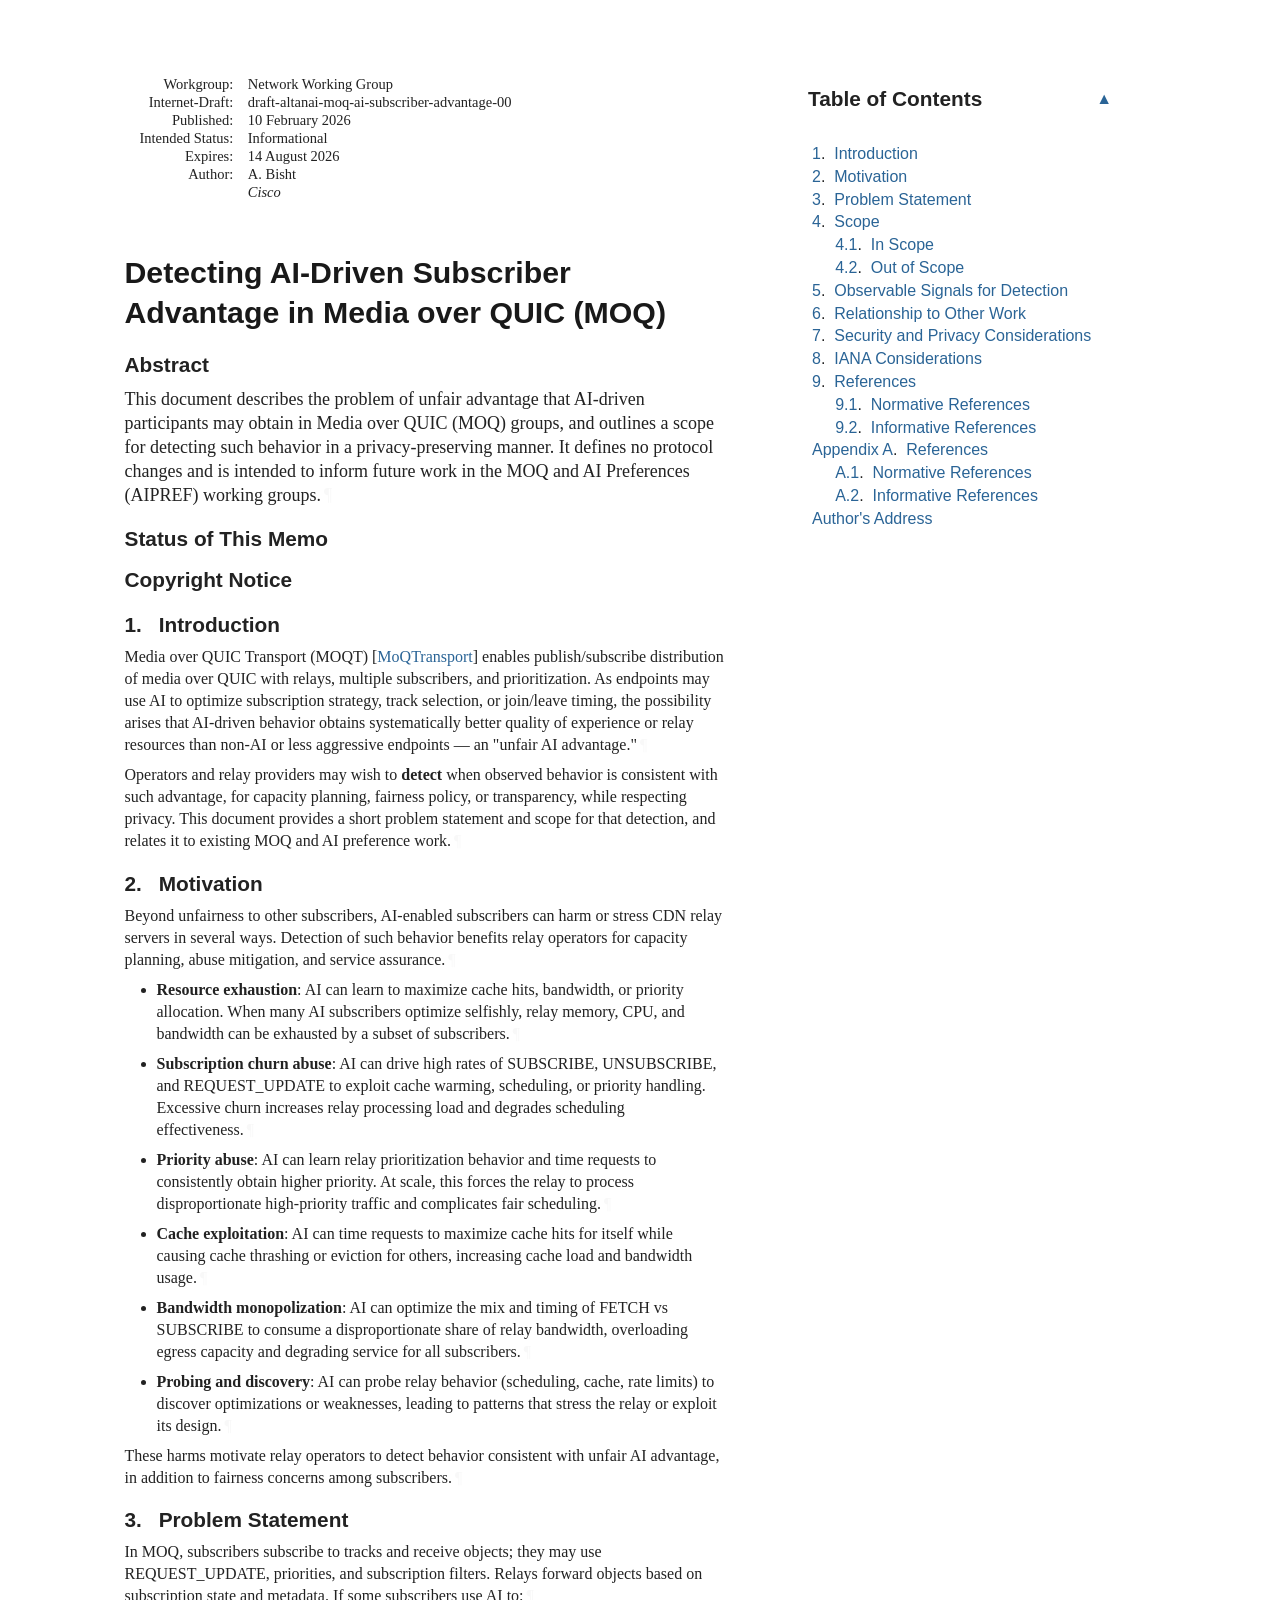
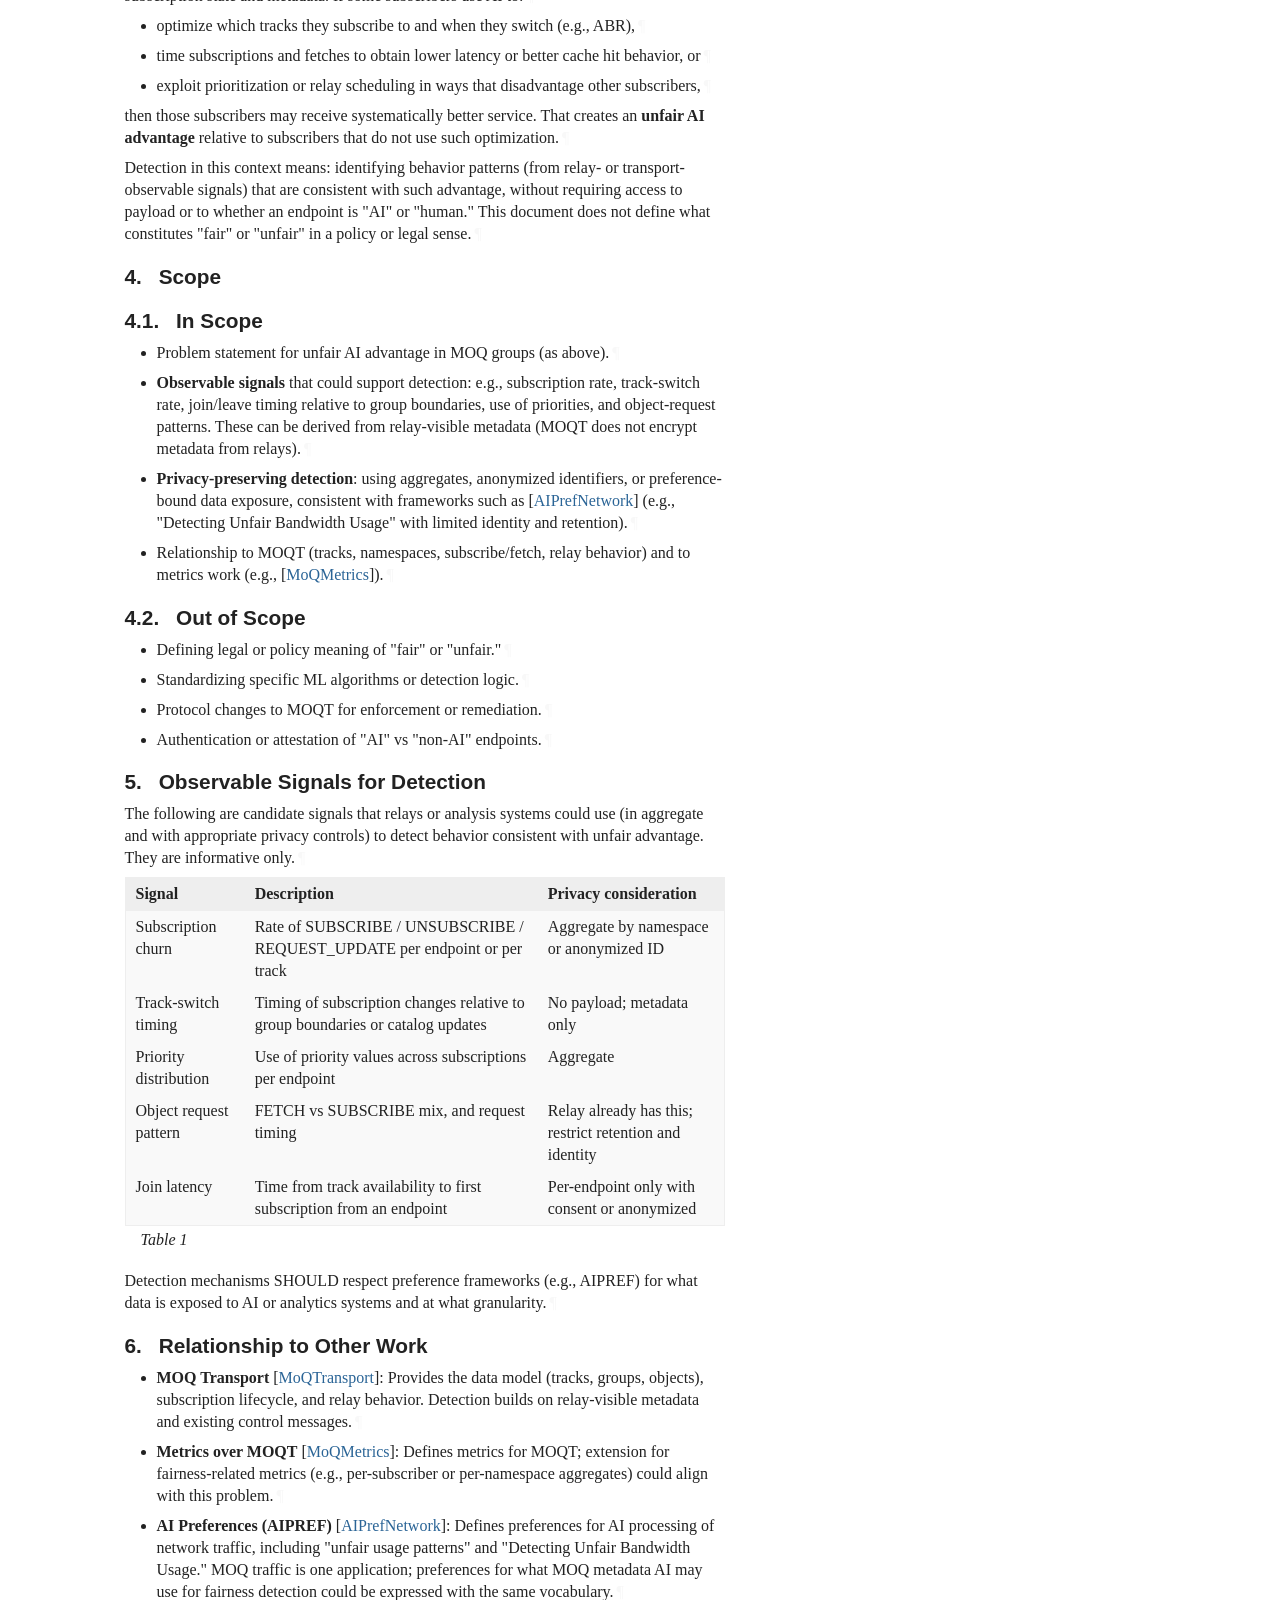
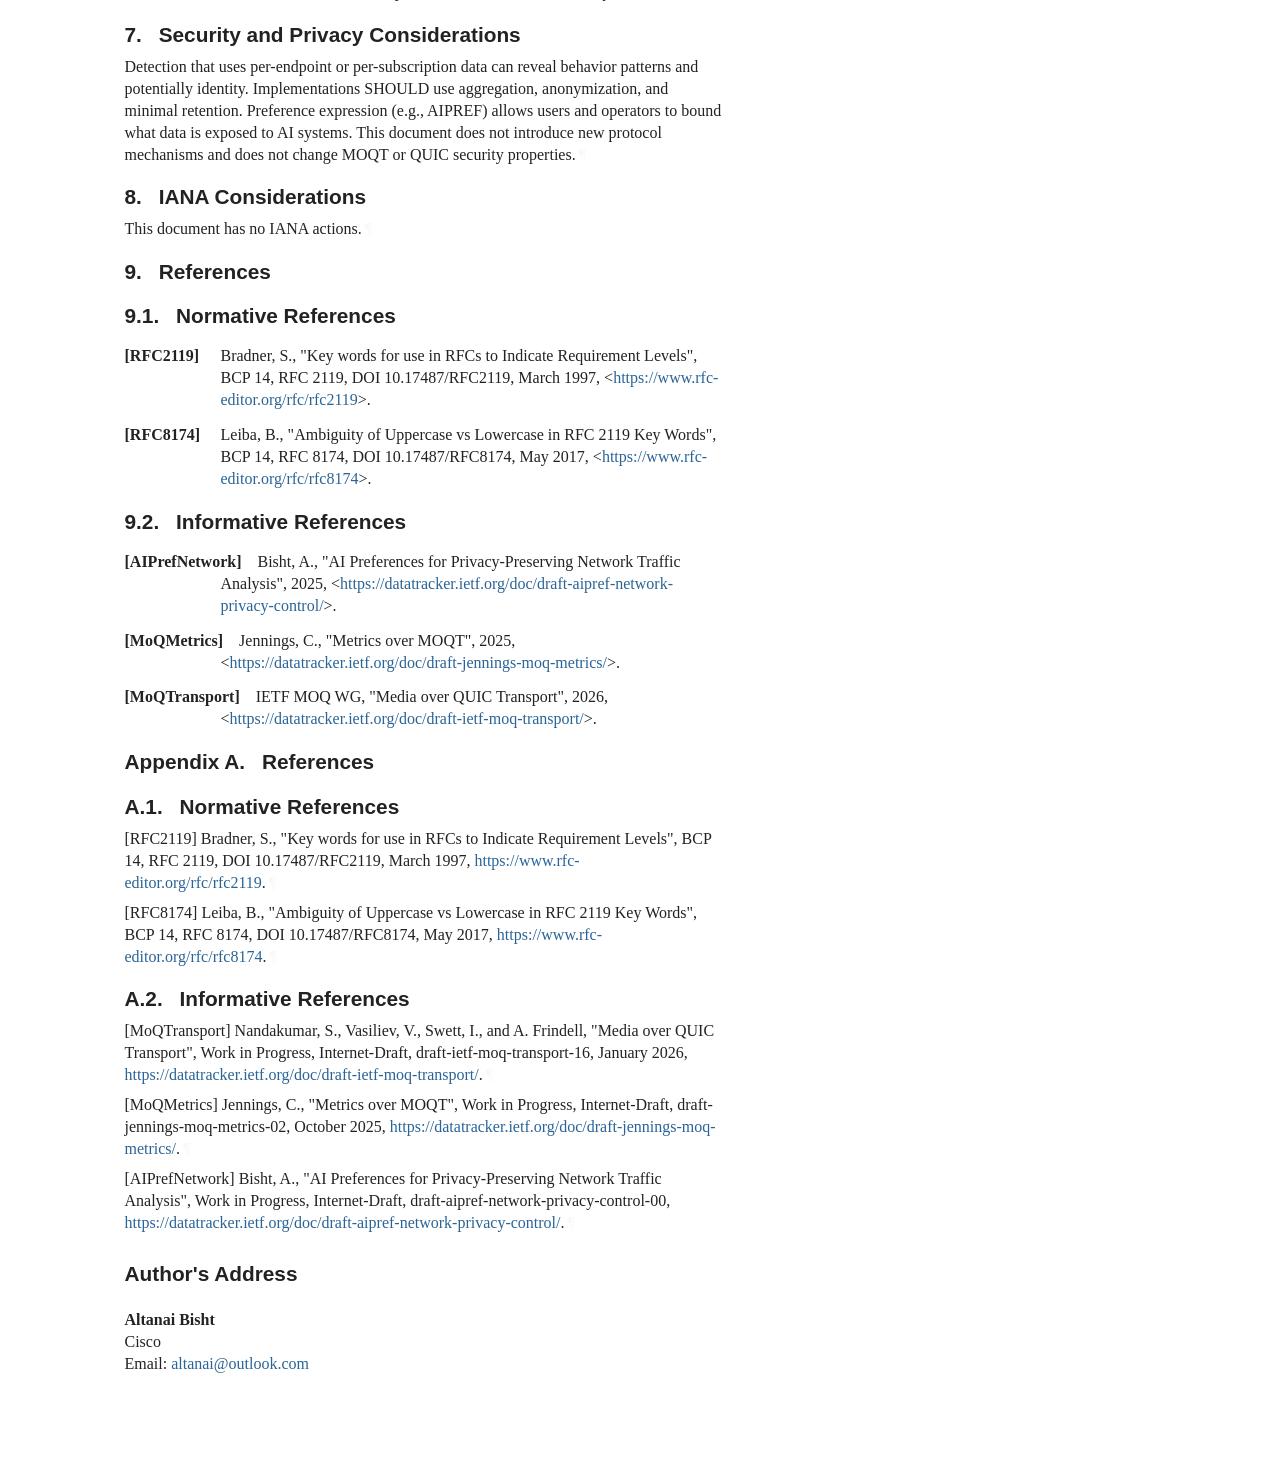
==== draft-altanai-moq-ai-subscriber-advantage.html @ 0e9ff520 "Script updating gh-pages from 00706e1. [ci skip]" ====
<!DOCTYPE html>
<html lang="en" class="Internet-Draft">
<head>
<meta charset="utf-8">
<meta content="Common,Latin" name="scripts">
<meta content="initial-scale=1.0" name="viewport">
<title>Detecting AI-Driven Subscriber Advantage in Media over QUIC (MOQ)</title>
<meta content="Altanai Bisht" name="author">
<meta content="
       This document describes the problem of unfair advantage that AI-driven participants may obtain in Media over QUIC (MOQ) groups, and outlines a scope for detecting such behavior in a privacy-preserving manner. It defines no protocol changes and is intended to inform future work in the MOQ and AI Preferences (AIPREF) working groups. 
    " name="description">
<meta content="xml2rfc 3.31.0" name="generator">
<meta content="MOQ" name="keyword">
<meta content="fairness" name="keyword">
<meta content="AI" name="keyword">
<meta content="media transport" name="keyword">
<meta content="draft-altanai-moq-ai-subscriber-advantage-00" name="ietf.draft">
<!-- Generator version information:
  xml2rfc 3.31.0
    Python 3.12.12
    ConfigArgParse 1.7
    google-i18n-address 3.1.1
    intervaltree 3.2.1
    Jinja2 3.1.6
    lxml 6.0.2
    platformdirs 4.5.1
    pycountry 24.6.1
    PyYAML 6.0.3
    requests 2.32.5
    wcwidth 0.3.0
-->
<link href="draft-altanai-moq-ai-subscriber-advantage.xml" rel="alternate" type="application/rfc+xml">
<link href="#copyright" rel="license">
<style type="text/css">@font-face {
  font-family: 'Lora';
  font-style: italic;
  font-weight: 400;
  font-display: swap;
  src: local('Lora Italic'), local('Lora-Italic'), url('https://martinthomson.github.io/rfc-css/fonts/lora-italic-cyrillic-ext.woff2') format('woff2');
  unicode-range: U+0460-052F, U+1C80-1C88, U+20B4, U+2DE0-2DFF, U+A640-A69F, U+FE2E-FE2F;
}
@font-face {
  font-family: 'Lora';
  font-style: italic;
  font-weight: 400;
  font-display: swap;
  src: local('Lora Italic'), local('Lora-Italic'), url('https://martinthomson.github.io/rfc-css/fonts/lora-italic-cyrillic-ext.woff2') format('woff2');
  unicode-range: U+0400-045F, U+0490-0491, U+04B0-04B1, U+2116;
}
@font-face {
  font-family: 'Lora';
  font-style: italic;
  font-weight: 400;
  font-display: swap;
  src: local('Lora Italic'), local('Lora-Italic'), url('https://martinthomson.github.io/rfc-css/fonts/lora-italic-vietnamese.woff2') format('woff2');
  unicode-range: U+0102-0103, U+0110-0111, U+1EA0-1EF9, U+20AB;
}
@font-face {
  font-family: 'Lora';
  font-style: italic;
  font-weight: 400;
  font-display: swap;
  src: local('Lora Italic'), local('Lora-Italic'), url('https://martinthomson.github.io/rfc-css/fonts/lora-italic-latin-ext.woff2') format('woff2');
  unicode-range: U+0100-024F, U+0259, U+1E00-1EFF, U+2020, U+20A0-20AB, U+20AD-20CF, U+2113, U+2C60-2C7F, U+A720-A7FF;
}

@font-face {
  font-family: 'Lora';
  font-style: italic;
  font-weight: 400;
  font-display: swap;
  src: local('Lora Italic'), local('Lora-Italic'), url('https://martinthomson.github.io/rfc-css/fonts/lora-italic-latin.woff2') format('woff2');
  unicode-range: U+0000-00FF, U+0131, U+0152-0153, U+02BB-02BC, U+02C6, U+02DA, U+02DC, U+2000-206F, U+2074, U+20AC, U+2122, U+2191, U+2193, U+2212, U+2215, U+FEFF, U+FFFD;
}
@font-face {
  font-family: 'Lora';
  font-style: normal;
  font-weight: 400;
  font-display: swap;
  src: local('Lora Regular'), local('Lora-Regular'), url('https://martinthomson.github.io/rfc-css/fonts/lora-regular-cyrillic-ext.woff2') format('woff2');
  unicode-range: U+0460-052F, U+1C80-1C88, U+20B4, U+2DE0-2DFF, U+A640-A69F, U+FE2E-FE2F;
}
@font-face {
  font-family: 'Lora';
  font-style: normal;
  font-weight: 400;
  font-display: swap;
  src: local('Lora Regular'), local('Lora-Regular'), url('https://martinthomson.github.io/rfc-css/fonts/lora-regular-cyrillic.woff2') format('woff2');
  unicode-range: U+0400-045F, U+0490-0491, U+04B0-04B1, U+2116;
}
@font-face {
  font-family: 'Lora';
  font-style: normal;
  font-weight: 400;
  font-display: swap;
  src: local('Lora Regular'), local('Lora-Regular'), url('https://martinthomson.github.io/rfc-css/fonts/lora-regular-vietnamese.woff2') format('woff2');
  unicode-range: U+0102-0103, U+0110-0111, U+1EA0-1EF9, U+20AB;
}
@font-face {
  font-family: 'Lora';
  font-style: normal;
  font-weight: 400;
  font-display: swap;
  src: local('Lora Regular'), local('Lora-Regular'), url('https://martinthomson.github.io/rfc-css/fonts/lora-regular-latin-ext.woff2') format('woff2');
  unicode-range: U+0100-024F, U+0259, U+1E00-1EFF, U+2020, U+20A0-20AB, U+20AD-20CF, U+2113, U+2C60-2C7F, U+A720-A7FF;
}
@font-face {
  font-family: 'Lora';
  font-style: normal;
  font-weight: 400;
  font-display: swap;
  src: local('Lora Regular'), local('Lora-Regular'), url('https://martinthomson.github.io/rfc-css/fonts/lora-regular-latin.woff2') format('woff2');
  unicode-range: U+0000-00FF, U+0131, U+0152-0153, U+02BB-02BC, U+02C6, U+02DA, U+02DC, U+2000-206F, U+2074, U+20AC, U+2122, U+2191, U+2193, U+2212, U+2215, U+FEFF, U+FFFD;
}

@font-face {
  font-family: 'Lora';
  font-style: normal;
  font-weight: 700;
  font-display: swap;
  src: local('Lora Bold'), local('Lora-Bold'), url('https://martinthomson.github.io/rfc-css/fonts/lora-bold-cyrillic-ext.woff2') format('woff2');
  unicode-range: U+0460-052F, U+1C80-1C88, U+20B4, U+2DE0-2DFF, U+A640-A69F, U+FE2E-FE2F;
}
@font-face {
  font-family: 'Lora';
  font-style: normal;
  font-weight: 700;
  font-display: swap;
  src: local('Lora Bold'), local('Lora-Bold'), url('https://martinthomson.github.io/rfc-css/fonts/lora-bold-cyrillic.woff2') format('woff2');
  unicode-range: U+0400-045F, U+0490-0491, U+04B0-04B1, U+2116;
}
@font-face {
  font-family: 'Lora';
  font-style: normal;
  font-weight: 700;
  font-display: swap;
  src: local('Lora Bold'), local('Lora-Bold'), url('https://martinthomson.github.io/rfc-css/fonts/lora-bold-vietnamese.woff2') format('woff2');
  unicode-range: U+0102-0103, U+0110-0111, U+1EA0-1EF9, U+20AB;
}
@font-face {
  font-family: 'Lora';
  font-style: normal;
  font-weight: 700;
  font-display: swap;
  src: local('Lora Bold'), local('Lora-Bold'), url('https://martinthomson.github.io/rfc-css/fonts/lora-bold-latin-ext.woff2') format('woff2');
  unicode-range: U+0100-024F, U+0259, U+1E00-1EFF, U+2020, U+20A0-20AB, U+20AD-20CF, U+2113, U+2C60-2C7F, U+A720-A7FF;
}
@font-face {
  font-family: 'Lora';
  font-style: normal;
  font-weight: 700;
  font-display: swap;
  src: local('Lora Bold'), local('Lora-Bold'), url('https://martinthomson.github.io/rfc-css/fonts/lora-bold-latin.woff2') format('woff2');
  unicode-range: U+0000-00FF, U+0131, U+0152-0153, U+02BB-02BC, U+02C6, U+02DA, U+02DC, U+2000-206F, U+2074, U+20AC, U+2122, U+2191, U+2193, U+2212, U+2215, U+FEFF, U+FFFD;
}
@font-face {
  font-family: 'Lora';
  font-style: normal;
  font-weight: 600;
  font-display: swap;
  src: local('Lora SemiBold'), local('Lora-SemiBold'), url('https://martinthomson.github.io/rfc-css/fonts/lora-semibold-latin.woff2') format('woff2');
  unicode-range: U+0000-00FF, U+0131, U+0152-0153, U+02BB-02BC, U+02C6, U+02DA, U+02DC, U+2000-206F, U+2074, U+20AC, U+2122, U+2191, U+2193, U+2212, U+2215, U+FEFF, U+FFFD;
}

@font-face {
  font-family: 'Oxygen Mono';
  font-style: normal;
  font-weight: 400;
  font-display: swap;
  src: local('Oxygen Mono'), local('OxygenMono-Regular'), url('https://martinthomson.github.io/rfc-css/fonts/oxygenmono-regular-latin-ext.woff2') format('woff2');
  unicode-range: U+0100-02BA, U+02BD-02C5, U+02C7-02CC, U+02CE-02D7, U+02DD-02FF, U+0304, U+0308, U+0329, U+1D00-1DBF, U+1E00-1E9F, U+1EF2-1EFF, U+2020, U+20A0-20AB, U+20AD-20C0, U+2113, U+2C60-2C7F, U+A720-A7FF;
}
@font-face {
  font-family: 'Oxygen Mono';
  font-style: normal;
  font-weight: 400;
  font-display: swap;
  src: local('Oxygen Mono'), local('OxygenMono-Regular'), url('https://martinthomson.github.io/rfc-css/fonts/oxygenmono-regular-latin.woff2') format('woff2');
  unicode-range: U+0000-00FF, U+0131, U+0152-0153, U+02BB-02BC, U+02C6, U+02DA, U+02DC, U+0304, U+0308, U+0329, U+2000-206F, U+20AC, U+2122, U+2191, U+2193, U+2212, U+2215, U+FEFF, U+FFFD;
}
}

@font-face {
  font-family: 'Sofia Sans Semi Condensed';
  font-style: italic;
  font-weight: 1 1000;
  src: url('https://martinthomson.github.io/rfc-css/fonts/sofiasanssemicondensed-italic-cyrillic-ext.woff2') format('woff2');
  unicode-range: U+0460-052F, U+1C80-1C8A, U+20B4, U+2DE0-2DFF, U+A640-A69F, U+FE2E-FE2F;
}
@font-face {
  font-family: 'Sofia Sans Semi Condensed';
  font-style: italic;
  font-weight: 1 1000;
  src: url('https://martinthomson.github.io/rfc-css/fonts/sofiasanssemicondensed-italic-cyrillic.woff2') format('woff2');
  unicode-range: U+0301, U+0400-045F, U+0490-0491, U+04B0-04B1, U+2116;
}
@font-face {
  font-family: 'Sofia Sans Semi Condensed';
  font-style: italic;
  font-weight: 1 1000;
  src: url('https://martinthomson.github.io/rfc-css/fonts/sofiasanssemicondensed-italic-greek.woff2') format('woff2');
  unicode-range: U+0370-0377, U+037A-037F, U+0384-038A, U+038C, U+038E-03A1, U+03A3-03FF;
}
@font-face {
  font-family: 'Sofia Sans Semi Condensed';
  font-style: italic;
  font-weight: 1 1000;
  src: url('https://martinthomson.github.io/rfc-css/fonts/sofiasanssemicondensed-italic-latin-ext.woff2') format('woff2');
  unicode-range: U+0100-02BA, U+02BD-02C5, U+02C7-02CC, U+02CE-02D7, U+02DD-02FF, U+0304, U+0308, U+0329, U+1D00-1DBF, U+1E00-1E9F, U+1EF2-1EFF, U+2020, U+20A0-20AB, U+20AD-20C0, U+2113, U+2C60-2C7F, U+A720-A7FF;
}
@font-face {
  font-family: 'Sofia Sans Semi Condensed';
  font-style: italic;
  font-weight: 1 1000;
  src: url('https://martinthomson.github.io/rfc-css/fonts/sofiasanssemicondensed-italic-latin.woff2') format('woff2');
  unicode-range: U+0000-00FF, U+0131, U+0152-0153, U+02BB-02BC, U+02C6, U+02DA, U+02DC, U+0304, U+0308, U+0329, U+2000-206F, U+20AC, U+2122, U+2191, U+2193, U+2212, U+2215, U+FEFF, U+FFFD;
}
@font-face {
  font-family: 'Sofia Sans Semi Condensed';
  font-style: normal;
  font-weight: 1 1000;
  src: url('https://martinthomson.github.io/rfc-css/fonts/sofiasanssemicondensed-regular-cyrillic-ext.woff2') format('woff2');
  unicode-range: U+0460-052F, U+1C80-1C8A, U+20B4, U+2DE0-2DFF, U+A640-A69F, U+FE2E-FE2F;
}
@font-face {
  font-family: 'Sofia Sans Semi Condensed';
  font-style: normal;
  font-weight: 1 1000;
  src: url('https://martinthomson.github.io/rfc-css/fonts/sofiasanssemicondensed-regular-cyrillic.woff2') format('woff2');
  unicode-range: U+0301, U+0400-045F, U+0490-0491, U+04B0-04B1, U+2116;
}
@font-face {
  font-family: 'Sofia Sans Semi Condensed';
  font-style: normal;
  font-weight: 1 1000;
  src: url('https://martinthomson.github.io/rfc-css/fonts/sofiasanssemicondensed-regular-greek.woff2') format('woff2');
  unicode-range: U+0370-0377, U+037A-037F, U+0384-038A, U+038C, U+038E-03A1, U+03A3-03FF;
}
@font-face {
  font-family: 'Sofia Sans Semi Condensed';
  font-style: normal;
  font-weight: 1 1000;
  src: url('https://martinthomson.github.io/rfc-css/fonts/sofiasanssemicondensed-regular-latin-ext.woff2') format('woff2');
  unicode-range: U+0100-02BA, U+02BD-02C5, U+02C7-02CC, U+02CE-02D7, U+02DD-02FF, U+0304, U+0308, U+0329, U+1D00-1DBF, U+1E00-1E9F, U+1EF2-1EFF, U+2020, U+20A0-20AB, U+20AD-20C0, U+2113, U+2C60-2C7F, U+A720-A7FF;
}
@font-face {
  font-family: 'Sofia Sans Semi Condensed';
  font-style: normal;
  font-weight: 1 1000;
  src: url('https://martinthomson.github.io/rfc-css/fonts/sofiasanssemicondensed-regular-latin.woff2') format('woff2');
  unicode-range: U+0000-00FF, U+0131, U+0152-0153, U+02BB-02BC, U+02C6, U+02DA, U+02DC, U+0304, U+0308, U+0329, U+2000-206F, U+20AC, U+2122, U+2191, U+2193, U+2212, U+2215, U+FEFF, U+FFFD;
}

:root {
  color-scheme: light dark;
  --background-color: #fff;
  --text-color: #222;
  --title-color: #191919;
  --link-color: #2a6496;
  --highlight-color: #f9f9f9;
  --line-color: #eee;
  --pilcrow-weak: #ddd;
  --pilcrow-strong: #bbb;
  --small-font-size: 14.5px;
  --font-mono: 'Oxygen Mono', monospace;
  --font-title: "Sofia Sans Semi Condensed", sans-serif;
  scrollbar-color: #bbb #eee;
}
body {
  max-width: 600px;
  margin: 75px auto;
  padding: 0 5px;
  color: var(--text-color);
  background-color: var(--background-color);
  font: 16px/22px "Lora", serif;
  scroll-behavior: smooth;
}

.ears {
  display: none;
}

/* headings */
section {
  clear: both;
}
.section-number {
  padding-right: 0.5em;
}
h1, h2, h3, h4, h5, h6 {
  font-family: var(--font-title);
  font-weight: 680;
  margin: 0.8em 0 0.3em;
  font-size-adjust: 0.5;
  color: var(--title-color);
}
h1#title {
  font-size: 32px;
  line-height: 40px;
  clear: both;
}
h1#title, h1#rfcnum {
  margin: 1.5em 0 0.2em;
}
h1#rfcnum + h1#title {
  margin: 0.2em 0;
}

h1, h2, h3 {
  font-size: 22px;
  line-height: 27px;
}
h4, h5, h6 {
  font-size: 20px;
  line-height: 24px;
}

/* general structure */
.author {
  padding-bottom: 0.3em;
  vertical-align: top;
}
#abstract+p {
  font-size: 18px;
  line-height: 24px;
}
#abstract+p code, #abstract+p samp, #abstract+p tt {
  font-size: 16px;
  line-height: 0;
}

p {
  padding: 0;
  margin: 0.5em 0;
  text-align: left;
}
div {
  margin: 0;
}
.alignRight.art-text {
  background-color: var(--highlight-color);
  border: 1px solid var(--line-color);
  border-radius: 3px;
  padding: 0.5em 1em 0;
  margin-bottom: 0.5em;
}
.alignRight.art-text pre {
  padding: 0;
  width: auto;
}
.alignRight {
  margin: 1em 0;
}
.alignRight > *:first-child {
  border: none;
  margin: 0;
  float: right;
  clear: both;
}
.alignRight > *:nth-child(2) {
  clear: both;
  display: block;
  border: none;
}
svg {
  display: block;
}
/* font-family isn't space-separated, but =~ will have to do */
svg[font-family~="monospace" i], svg [font-family~="monospace" i] {
  font-family: var(--font-mono);
}
.alignCenter.art-text {
  background-color: var(--highlight-color);
  border: 1px solid var(--line-color);
  border-radius: 3px;
  padding: 0.5em 1em 0;
  margin-bottom: 0.5em;
}
.alignCenter.art-text pre {
  padding: 0;
  width: auto;
}
.alignCenter {
  margin: 1em 0;
}
.alignCenter > *:first-child {
  border: none;
  /* this isn't optimal, but it's an existence proof.  PrinceXML doesn't
     support flexbox yet.
  */
  display: table;
  margin: 0 auto;
}

/* lists */
ol, ul {
  padding: 0;
  margin: 0 0 0.5em 2em;
  & :is(ol, ul) {
    margin-left: 1em;
  }
}
li {
  margin: 0 0 0.25em 0;
}
ul.empty, .ulEmpty {
  list-style-type: none;
  & li {
    margin-top: 0.5em;
  }
}
:is(ul, ol).compact, .ulCompact, .olCompact {
  margin: 0 0 0 2em;
  & li {
    margin: 0;
    & :first-child { margin-top: 0; }
    & :last-child { margin-bottom: 0; }
  }
}

/* definition lists */
dl {
  clear: left;
  --indent: 3ch;
  /* --indent: attr(indent ch); not supported in any browser, but we can dream */
  &.olPercent {
    --indent: 5ch;
    & > dt {
      min-width: calc(var(--indent) - 2ch);
    }
  }
  &.olPercent > dt {
    float: none;
  }

  dl > dd > & {
    margin-top: 0.5em;
    margin-bottom: 0;
  }
}
dl:not(.dlNewline) > dt {
  float: left;
  margin-right: 2ch;
  min-width: 8ch;
}
dl > dd {
  margin-bottom: .8em;
  margin-left: var(--indent) !important; /* stupid element overrides */
  min-height: 2ex;
}
:is(dl.compact, .dlCompact) > dd {
  margin-bottom: 0;
  & > :is(:first-child, .break:first-child + *) {
    margin-top: 0;
  }
  & > :is(:last-child) {
    margin-bottom: 0;
  }
}
:is(dd, span).break {
  display: none;
}

/* links */
a, a[href].selfRef:hover {
  text-decoration: none;
}
a[href] {
  color: var(--link-color);
}
a[href].selfRef, .iref + a[href].internal {
  color: var(--text-color);
}
a[href]:hover {
  text-decoration: underline;
}
a[href].selfRef:hover {
  background-color: var(--highlight-color);
}
a.xref:is(.cite, .auto), :is(#status-of-memo, #copyright) a {
  white-space: nowrap;
}

/* Figures */
tt, code, pre {
  background-color: var(--highlight-color);
  font: 14px/22px var(--font-mono);
}
tt, code {
  /* changing the font for inline elements leads to different ascender
     and descender heights; as we want to retain baseline alignment,
     remove leading to avoid altering the final height of lines
     note: this fails if these blocks take an entire line,
     a different solution would be great */
  line-height: 0;
}
:is(h1, h2, h3, h4, h5, h6) :is(tt, code) {
  font-size: 84%;
}
pre {
  border: 1px solid var(--line-color);
  font-size: 13.5px;
  line-height: 16px;
  letter-spacing: -0.2px;
  margin: 5px;
  padding: 5px;
}
img {
  max-width: 100%;
}
figure {
  margin: 0.5em 0;
  padding: 0;
}
figure blockquote {
  margin: 0.8em 0.4em 0.4em;
}
figcaption, caption {
  font-style: italic;
  margin: 0.5em 1.5em;
  text-align: left;
  caption-side: bottom;
}
@media screen {
  /* Auto-collapse boilerplate. */
  :is(#status-of-memo, #copyright) p {
    margin: -2px 0;
    max-height: 0;
    transition: max-height 2s ease, margin 0.5s ease 0.5s;
    overflow: hidden;
  }
  :is(#status-of-memo, #copyright):hover p,
  :is(#status-of-memo, #copyright) h2:target ~ p {
    margin: 0.5em 0;
    max-height: 500px;
    overflow: auto;
  }
  pre, svg {
    display: inline-block;
    /* In the horizontal direction, sometimes people make over-sized figures.
       Scrollbars for those is therefore necessary: auto adds them as necessary..
       In the vertical direction, the line-height can combine with the font
       asender/descender height to produce scrollbars: hidden avoids that. */
    overflow: auto hidden;
  }
  pre {
    max-width: 100%;
    width: calc(100% - 22px - 1em);
  }
  svg {
    max-width: calc(100% - 22px - 1em);
  }
  figure pre {
    display: block;
    width: calc(100% - 25px);
  }
  :is(pre, svg) + .pilcrow {
    display: inline-block;
    vertical-align: text-bottom;
    padding-bottom: 8px;
  }
}

/* aside, blockquote */
aside, blockquote {
  margin-left: 0;
  padding: 0 2em;
  font-style: italic;
}
blockquote {
  margin: 1em 0;
  border-left: 2px var(--pilcrow-strong) solid;
}
cite {
  display: block;
  text-align: right;
  font-style: italic;
}

/* tables */
table {
  width: auto;
  max-width: 100%;
  margin: 0 0 1em;
  border-collapse: collapse;
}
table.right {
  margin-left: auto;
}
table.center {
  margin-left: auto;
  margin-right: auto;
}
table.left {
  margin-right: auto;
}
table .text-left {
  text-align: left;
}
table .text-center {
  text-align: center;
}
table .text-right {
  text-align: right;
}

thead, tbody {
  border: 1px solid var(--line-color);
}
th, td {
  text-align: left;
  vertical-align: top;
  padding: 5px 10px;
}
th {
  background-color: var(--line-color);
}
:is(tr:nth-child(2n), thead+tbody > tr:nth-child(2n+1)) > td {
  background-color: var(--background-color);
}
:is(tr:nth-child(2n+1), thead+tbody > tr:nth-child(2n)) > td {
  background-color: var(--highlight-color);
}
table caption {
  margin: 0;
  padding: 3px 0 3px 1em;
}
table p {
  margin: 0;
}

/* pilcrow */
a.pilcrow {
  margin-left: 3px;
  opacity: 0.2;
  user-select: none;
  &[href] {
    color: var(--pilcrow-weak);
    &:hover { text-decoration: none; }
  }
}
@media not print {
  :hover > a.pilcrow, a.pilcrow:focus {
    opacity: 1;
  }
  a.pilcrow[href]:hover {
    color: var(--pilcrow-strong);
    background-color: transparent;
  }
}
@media print {
  a.pilcrow {
    display: none;
  }
}

/* misc */
hr {
  border: 0;
  border-top: 1px solid var(--line-color);
}
.bcp14 {
  font-variant: small-caps;
  font-weight: 600;
  font-size: var(--small-font-size);
}
.role {
  font-variant: all-small-caps;
}
sub, sup {
  line-height: 1;
  font-size: 80%;
}

/* info block */
#identifiers {
  margin: 0;
  font-size: var(--small-font-size);
  line-height: 18px;
  --identifier-width: 15ch;
  & dt {
    width: var(--identifier-width);
    min-width: var(--identifier-width);
    clear: left;
    float: left;
    text-align: right;
    margin-right: 1ch;
  }
  & dd {
    margin: 0;
    margin-left: calc(1em + var(--identifier-width)) !important;
    min-width: 5em;
  }
  & .authors {
    & .author {
      display: inline-block;
      margin-right: 1.5em;
    }
    & .org {
      font-style: italic;
    }
  }
}

/* The prepared/rendered info at the very bottom of the page */
.docInfo {
  color: #999;
  font-size: 0.9em;
  font-style: italic;
  margin-top: 2em;
}
.docInfo .prepared {
  float: right;
}

/* table of contents */
#toc {
  padding: 0.75em 0 2em 0;
  margin-bottom: 1em;

  & nav {
    & ul {
      margin: 0 0.5em 0 0;
      padding: 0;
      list-style: none;
    }
    & li {
      line-height: 1.3em;
      margin: 2px 0;
      padding-left: 1.2em;
      text-indent: -1.2em;
    }
  }
  & a.xref {
    white-space: normal;
  }
}

.references {
  & > dt {
    text-align: right;
    font-weight: bold;
    min-width: 10ch;
    margin-right: 1.5ch;
    &:target::before {
      content: "⇒";
      margin: 0 10px 0 -25px;
    }
  }
  & > dd {
    margin-left: 12ch !important;
    overflow: visible;
    & .refInstance {
      margin-bottom: 0.8em;
    }
    & .ascii {
      margin-bottom: 0.25em;
    }
  }
}

#rfc\.index\.index + ul {
  margin-left: 0;
}

/* authors */
address.vcard {
  font-style: normal;
  max-width: 20em;
  margin: 1em auto 1em 0;

  & .nameRole {
    font-weight: 700;
    margin-left: 0;
  }
  & .label {
    margin: 0.5em 0;
  }
  & .type {
    display: none;
  }
  & .alternative-contact {
    margin: 0.5em 0 0.25em 0;
  }
  & .non-ascii {
    margin: 0 0 0 2em;
  }
  & div.left {
    text-align: left;
  }
  & div.right {
    text-align: right;
  }
}

hr.addr {
  border-top: 1px dashed;
  margin: 0;
  color: #ddd;
  max-width: calc(100% - 16px);
}
@media (min-width: 500px) {
  #authors-addresses > section {
    column-count: 2;
    column-gap: 20px;
  }
  #authors-addresses > section > h2 {
    column-span: all;
  }
  /* hack for break-inside: avoid-column */
  #authors-addresses address {
    display: inline-block;
    break-inside: avoid-column;
  }
}

/* Comments */
.rfcEditorRemove p:first-of-type {
  font-style: italic;
}
.cref {
  background-color: rgba(249, 232, 105, 0.3);
  padding: 2px 4px;
}
.crefSource {
  font-style: italic;
}

@media screen {
  #toc nav {
    font-family: var(--font-title);
    font-weight: 360;
    & > ul { margin-bottom: 2em; }
    & ul {
      margin: 0 0 0 4px;
      & :is(p, li) {
        margin: 2px 0;
      }
    }
  }
  #toc a.toplink {
    float: right;
  }
}
@media not screen {
  #toc a.toplink {
    display: none;
  }
}


/* TOC layout for smaller screens */
@media screen and (max-width: 929px) {
  #toc {
    position: fixed;
    z-index: 2;
    top: 0;
    right: 0;
    padding: 1px 0 0 0;
    margin: 0;
    border-bottom: 1px solid #ccc;
    opacity: 0.6;
  }
  #toc h2 {
    margin: 0;
    padding: 2px 0 2px 6px;
    padding-right: 1em;
    font-size: 18px;
    line-height: 24px;
    min-width: 190px;
    text-align: right;
    background-color: #444;
    color: white;
    cursor: pointer;
    &::before { /* css hamburger */
      float: right;
      position: relative;
      width: 1em;
      height: 1px;
      left: -164px;
      margin: 8px 0 0 0;
      background: white none repeat scroll 0 0;
      box-shadow: 0 4px 0 0 white, 0 8px 0 0 white;
      content: "";
    }
  }
  #toc nav {
    display: none;
    background-color: var(--background-color);
    padding: 0.5em 1em 1em;
    overflow: auto;
    overscroll-behavior: contain;
    height: calc(100vh - 48px);
    border-left: 1px solid #ddd;
  }
  #toc.active {
    opacity: 1;
    & nav { display: block; }
  }
  /* Make the collapsed ToC header render white on gray also when it's a link */
  #toc h2 a,
  #toc h2 a:is(:link, :focus, :hover),
  #toc a.toplink,
  #toc a.toplink:hover {
    color: white;
    background-color: #444;
    text-decoration: none;
  }
  #toc a.toplink {
    margin: 2px 0.5em 0;
  }
}

/* TOC layout for wide screens */
@media screen and (min-width: 930px) {
  body {
    padding-right: 360px;
    padding-right: calc(min(180px + 20%, 500px));
  }
  #toc {
    position: fixed;
    bottom: 0;
    right: 0;
    right: calc(50vw - 480px);
    width: 312px;
    margin: 0;
    padding: 0;
    z-index: 1;
  }
  #toc h2 {
    margin: 0;
    padding: 0.25em 1em 1em 0;
  }
  #toc nav {
    display: block;
    height: calc(90vh - 84px);
    bottom: 0;
    padding: 0.5em 0 2em;
    overflow: auto;
    overscroll-behavior: contain;
    scrollbar-width: thin;
  }
  img { /* future proofing */
    max-width: 100%;
    height: auto;
  }
  #toc a.toplink {
    margin: 8px 0.5em 0;
  }
}

/* pagination */
@media print {
  body {
    width: 100%;
  }
  p {
    orphans: 3;
    widows: 3;
  }
  #n-copyright-notice {
    border-bottom: none;
  }
  #toc, #n-introduction {
    page-break-before: always;
  }
  #toc {
    border-top: none;
    padding-top: 0;
  }
  figure, pre, .vcard {
    page-break-inside: avoid;
  }
  h1, h2, h3, h4, h5, h6 {
    page-break-after: avoid;
  }
  :is(h2, h3, h4, h5, h6)+*, dd {
    page-break-before: avoid;
  }
  pre {
    white-space: pre-wrap;
    word-wrap: break-word;
    font-size: 10pt;
  }
  table {
    border: 1px solid #ddd;
  }
  td {
    border-top: 1px solid #ddd;
  }
}

@page :first {
  padding-top: 0;
  @top-left {
    content: normal;
    border: none;
  }
  @top-center {
    content: normal;
    border: none;
  }
  @top-right {
    content: normal;
    border: none;
  }
}

@page {
  size: A4;
  margin-bottom: 45mm;
  padding-top: 20px;
}

/* Dark mode. */
@media (prefers-color-scheme: dark) {
:root {
  --background-color: #121212;
  --text-color: #f0f0f0;
  --title-color: #fff;
  --link-color: #4da4f0;
  --highlight-color: #282828;
  --line-color: #444;
  --pilcrow-weak: #444;
  --pilcrow-strong: #666;
  scrollbar-color: #777 #333;
}
}

/* SVG Trick: a prefix match works because only black and white are allowed */
svg :is([stroke="black"], [stroke^="#000"]) {
  stroke: var(--text-color);
}
svg :is([stroke="white"], [stroke^="#fff"]) {
  stroke: var(--background-color);
}
svg :is([fill="black"], [fill^="#000"], :not([fill])) {
  fill: var(--text-color);
}
svg :is([fill="white"], [fill^="#fff"]) {
  fill: var(--background-color);
}
</style>

</head>
<body class="xml2rfc">
<table class="ears">
<thead><tr>
<td class="left">Internet-Draft</td>
<td class="center">MOQ AI Subscriber Advantage</td>
<td class="right">February 2026</td>
</tr></thead>
<tfoot><tr>
<td class="left">Bisht</td>
<td class="center">Expires 14 August 2026</td>
<td class="right">[Page]</td>
</tr></tfoot>
</table>
<div id="external-metadata" class="document-information"></div>
<div id="internal-metadata" class="document-information">
<dl id="identifiers">
<dt class="label-workgroup">Workgroup:</dt>
<dd class="workgroup">Network Working Group</dd>
<dt class="label-internet-draft">Internet-Draft:</dt>
<dd class="internet-draft">draft-altanai-moq-ai-subscriber-advantage-00</dd>
<dt class="label-published">Published:</dt>
<dd class="published">
<time datetime="2026-02-10" class="published">10 February 2026</time>
    </dd>
<dt class="label-intended-status">Intended Status:</dt>
<dd class="intended-status">Informational</dd>
<dt class="label-expires">Expires:</dt>
<dd class="expires"><time datetime="2026-08-14">14 August 2026</time></dd>
<dt class="label-authors">Author:</dt>
<dd class="authors">
<div class="author">
      <div class="author-name">A. Bisht</div>
<div class="org">Cisco</div>
</div>
</dd>
</dl>
</div>
<h1 id="title">Detecting AI-Driven Subscriber Advantage in Media over QUIC (MOQ)</h1>
<section id="section-abstract">
      <h2 id="abstract"><a href="#abstract" class="selfRef">Abstract</a></h2>
<p id="section-abstract-1">This document describes the problem of unfair advantage that AI-driven participants may obtain in Media over QUIC (MOQ) groups, and outlines a scope for detecting such behavior in a privacy-preserving manner. It defines no protocol changes and is intended to inform future work in the MOQ and AI Preferences (AIPREF) working groups.<a href="#section-abstract-1" class="pilcrow">¶</a></p>
</section>
<div id="status-of-memo">
<section id="section-boilerplate.1">
        <h2 id="name-status-of-this-memo">
<a href="#name-status-of-this-memo" class="section-name selfRef">Status of This Memo</a>
        </h2>
<p id="section-boilerplate.1-1">
        This Internet-Draft is submitted in full conformance with the
        provisions of BCP 78 and BCP 79.<a href="#section-boilerplate.1-1" class="pilcrow">¶</a></p>
<p id="section-boilerplate.1-2">
        Internet-Drafts are working documents of the Internet Engineering Task
        Force (IETF). Note that other groups may also distribute working
        documents as Internet-Drafts. The list of current Internet-Drafts is
        at <span><a href="https://datatracker.ietf.org/drafts/current/">https://datatracker.ietf.org/drafts/current/</a></span>.<a href="#section-boilerplate.1-2" class="pilcrow">¶</a></p>
<p id="section-boilerplate.1-3">
        Internet-Drafts are draft documents valid for a maximum of six months
        and may be updated, replaced, or obsoleted by other documents at any
        time. It is inappropriate to use Internet-Drafts as reference
        material or to cite them other than as "work in progress."<a href="#section-boilerplate.1-3" class="pilcrow">¶</a></p>
<p id="section-boilerplate.1-4">
        This Internet-Draft will expire on 14 August 2026.<a href="#section-boilerplate.1-4" class="pilcrow">¶</a></p>
</section>
</div>
<div id="copyright">
<section id="section-boilerplate.2">
        <h2 id="name-copyright-notice">
<a href="#name-copyright-notice" class="section-name selfRef">Copyright Notice</a>
        </h2>
<p id="section-boilerplate.2-1">
            Copyright (c) 2026 IETF Trust and the persons identified as the
            document authors. All rights reserved.<a href="#section-boilerplate.2-1" class="pilcrow">¶</a></p>
<p id="section-boilerplate.2-2">
            This document is subject to BCP 78 and the IETF Trust's Legal
            Provisions Relating to IETF Documents
            (<span><a href="https://trustee.ietf.org/license-info">https://trustee.ietf.org/license-info</a></span>) in effect on the date of
            publication of this document. Please review these documents
            carefully, as they describe your rights and restrictions with
            respect to this document. Code Components extracted from this
            document must include Revised BSD License text as described in
            Section 4.e of the Trust Legal Provisions and are provided without
            warranty as described in the Revised BSD License.<a href="#section-boilerplate.2-2" class="pilcrow">¶</a></p>
</section>
</div>
<div id="toc">
<section id="section-toc.1">
        <a href="#" onclick="scroll(0,0)" class="toplink">▲</a><h2 id="name-table-of-contents">
<a href="#name-table-of-contents" class="section-name selfRef">Table of Contents</a>
        </h2>
<nav class="toc"><ul class="compact toc ulBare ulEmpty">
<li class="compact toc ulBare ulEmpty" id="section-toc.1-1.1">
            <p id="section-toc.1-1.1.1" class="keepWithNext"><a href="#section-1" class="auto internal xref">1</a>.  <a href="#name-introduction" class="internal xref">Introduction</a></p>
</li>
          <li class="compact toc ulBare ulEmpty" id="section-toc.1-1.2">
            <p id="section-toc.1-1.2.1" class="keepWithNext"><a href="#section-2" class="auto internal xref">2</a>.  <a href="#name-motivation" class="internal xref">Motivation</a></p>
</li>
          <li class="compact toc ulBare ulEmpty" id="section-toc.1-1.3">
            <p id="section-toc.1-1.3.1" class="keepWithNext"><a href="#section-3" class="auto internal xref">3</a>.  <a href="#name-problem-statement" class="internal xref">Problem Statement</a></p>
</li>
          <li class="compact toc ulBare ulEmpty" id="section-toc.1-1.4">
            <p id="section-toc.1-1.4.1"><a href="#section-4" class="auto internal xref">4</a>.  <a href="#name-scope" class="internal xref">Scope</a></p>
<ul class="compact toc ulBare ulEmpty">
<li class="compact toc ulBare ulEmpty" id="section-toc.1-1.4.2.1">
                <p id="section-toc.1-1.4.2.1.1"><a href="#section-4.1" class="auto internal xref">4.1</a>.  <a href="#name-in-scope" class="internal xref">In Scope</a></p>
</li>
              <li class="compact toc ulBare ulEmpty" id="section-toc.1-1.4.2.2">
                <p id="section-toc.1-1.4.2.2.1"><a href="#section-4.2" class="auto internal xref">4.2</a>.  <a href="#name-out-of-scope" class="internal xref">Out of Scope</a></p>
</li>
            </ul>
</li>
          <li class="compact toc ulBare ulEmpty" id="section-toc.1-1.5">
            <p id="section-toc.1-1.5.1"><a href="#section-5" class="auto internal xref">5</a>.  <a href="#name-observable-signals-for-dete" class="internal xref">Observable Signals for Detection</a></p>
</li>
          <li class="compact toc ulBare ulEmpty" id="section-toc.1-1.6">
            <p id="section-toc.1-1.6.1"><a href="#section-6" class="auto internal xref">6</a>.  <a href="#name-relationship-to-other-work" class="internal xref">Relationship to Other Work</a></p>
</li>
          <li class="compact toc ulBare ulEmpty" id="section-toc.1-1.7">
            <p id="section-toc.1-1.7.1"><a href="#section-7" class="auto internal xref">7</a>.  <a href="#name-security-and-privacy-consid" class="internal xref">Security and Privacy Considerations</a></p>
</li>
          <li class="compact toc ulBare ulEmpty" id="section-toc.1-1.8">
            <p id="section-toc.1-1.8.1"><a href="#section-8" class="auto internal xref">8</a>.  <a href="#name-iana-considerations" class="internal xref">IANA Considerations</a></p>
</li>
          <li class="compact toc ulBare ulEmpty" id="section-toc.1-1.9">
            <p id="section-toc.1-1.9.1"><a href="#section-9" class="auto internal xref">9</a>.  <a href="#name-references" class="internal xref">References</a></p>
<ul class="compact toc ulBare ulEmpty">
<li class="compact toc ulBare ulEmpty" id="section-toc.1-1.9.2.1">
                <p id="section-toc.1-1.9.2.1.1"><a href="#section-9.1" class="auto internal xref">9.1</a>.  <a href="#name-normative-references" class="internal xref">Normative References</a></p>
</li>
              <li class="compact toc ulBare ulEmpty" id="section-toc.1-1.9.2.2">
                <p id="section-toc.1-1.9.2.2.1"><a href="#section-9.2" class="auto internal xref">9.2</a>.  <a href="#name-informative-references" class="internal xref">Informative References</a></p>
</li>
            </ul>
</li>
          <li class="compact toc ulBare ulEmpty" id="section-toc.1-1.10">
            <p id="section-toc.1-1.10.1"><a href="#appendix-A" class="auto internal xref">Appendix A</a>.  <a href="#name-references-2" class="internal xref">References</a></p>
<ul class="compact toc ulBare ulEmpty">
<li class="compact toc ulBare ulEmpty" id="section-toc.1-1.10.2.1">
                <p id="section-toc.1-1.10.2.1.1"><a href="#appendix-A.1" class="auto internal xref">A.1</a>.  <a href="#name-normative-references-2" class="internal xref">Normative References</a></p>
</li>
              <li class="compact toc ulBare ulEmpty" id="section-toc.1-1.10.2.2">
                <p id="section-toc.1-1.10.2.2.1"><a href="#appendix-A.2" class="auto internal xref">A.2</a>.  <a href="#name-informative-references-2" class="internal xref">Informative References</a></p>
</li>
            </ul>
</li>
          <li class="compact toc ulBare ulEmpty" id="section-toc.1-1.11">
            <p id="section-toc.1-1.11.1"><a href="#appendix-B" class="auto internal xref"></a><a href="#name-authors-address" class="internal xref">Author's Address</a></p>
</li>
        </ul>
</nav>
</section>
</div>
<div id="introduction">
<section id="section-1">
      <h2 id="name-introduction">
<a href="#section-1" class="section-number selfRef">1. </a><a href="#name-introduction" class="section-name selfRef">Introduction</a>
      </h2>
<p id="section-1-1">Media over QUIC Transport (MOQT) <span>[<a href="#MoQTransport" class="cite xref">MoQTransport</a>]</span> enables publish/subscribe distribution of media over QUIC with relays, multiple subscribers, and prioritization. As endpoints may use AI to optimize subscription strategy, track selection, or join/leave timing, the possibility arises that AI-driven behavior obtains systematically better quality of experience or relay resources than non-AI or less aggressive endpoints — an "unfair AI advantage."<a href="#section-1-1" class="pilcrow">¶</a></p>
<p id="section-1-2">Operators and relay providers may wish to <strong>detect</strong> when observed behavior is consistent with such advantage, for capacity planning, fairness policy, or transparency, while respecting privacy. This document provides a short problem statement and scope for that detection, and relates it to existing MOQ and AI preference work.<a href="#section-1-2" class="pilcrow">¶</a></p>
</section>
</div>
<div id="motivation">
<section id="section-2">
      <h2 id="name-motivation">
<a href="#section-2" class="section-number selfRef">2. </a><a href="#name-motivation" class="section-name selfRef">Motivation</a>
      </h2>
<p id="section-2-1">Beyond unfairness to other subscribers, AI-enabled subscribers can harm or stress CDN relay servers in several ways. Detection of such behavior benefits relay operators for capacity planning, abuse mitigation, and service assurance.<a href="#section-2-1" class="pilcrow">¶</a></p>
<ul class="normal">
<li class="normal" id="section-2-2.1">
          <p id="section-2-2.1.1"><strong>Resource exhaustion</strong>: AI can learn to maximize cache hits, bandwidth, or priority allocation. When many AI subscribers optimize selfishly, relay memory, CPU, and bandwidth can be exhausted by a subset of subscribers.<a href="#section-2-2.1.1" class="pilcrow">¶</a></p>
</li>
        <li class="normal" id="section-2-2.2">
          <p id="section-2-2.2.1"><strong>Subscription churn abuse</strong>: AI can drive high rates of SUBSCRIBE, UNSUBSCRIBE, and REQUEST_UPDATE to exploit cache warming, scheduling, or priority handling. Excessive churn increases relay processing load and degrades scheduling effectiveness.<a href="#section-2-2.2.1" class="pilcrow">¶</a></p>
</li>
        <li class="normal" id="section-2-2.3">
          <p id="section-2-2.3.1"><strong>Priority abuse</strong>: AI can learn relay prioritization behavior and time requests to consistently obtain higher priority. At scale, this forces the relay to process disproportionate high-priority traffic and complicates fair scheduling.<a href="#section-2-2.3.1" class="pilcrow">¶</a></p>
</li>
        <li class="normal" id="section-2-2.4">
          <p id="section-2-2.4.1"><strong>Cache exploitation</strong>: AI can time requests to maximize cache hits for itself while causing cache thrashing or eviction for others, increasing cache load and bandwidth usage.<a href="#section-2-2.4.1" class="pilcrow">¶</a></p>
</li>
        <li class="normal" id="section-2-2.5">
          <p id="section-2-2.5.1"><strong>Bandwidth monopolization</strong>: AI can optimize the mix and timing of FETCH vs SUBSCRIBE to consume a disproportionate share of relay bandwidth, overloading egress capacity and degrading service for all subscribers.<a href="#section-2-2.5.1" class="pilcrow">¶</a></p>
</li>
        <li class="normal" id="section-2-2.6">
          <p id="section-2-2.6.1"><strong>Probing and discovery</strong>: AI can probe relay behavior (scheduling, cache, rate limits) to discover optimizations or weaknesses, leading to patterns that stress the relay or exploit its design.<a href="#section-2-2.6.1" class="pilcrow">¶</a></p>
</li>
      </ul>
<p id="section-2-3">These harms motivate relay operators to detect behavior consistent with unfair AI advantage, in addition to fairness concerns among subscribers.<a href="#section-2-3" class="pilcrow">¶</a></p>
</section>
</div>
<div id="problem-statement">
<section id="section-3">
      <h2 id="name-problem-statement">
<a href="#section-3" class="section-number selfRef">3. </a><a href="#name-problem-statement" class="section-name selfRef">Problem Statement</a>
      </h2>
<p id="section-3-1">In MOQ, subscribers subscribe to tracks and receive objects; they may use REQUEST_UPDATE, priorities, and subscription filters. Relays forward objects based on subscription state and metadata. If some subscribers use AI to:<a href="#section-3-1" class="pilcrow">¶</a></p>
<ul class="normal">
<li class="normal" id="section-3-2.1">
          <p id="section-3-2.1.1">optimize which tracks they subscribe to and when they switch (e.g., ABR),<a href="#section-3-2.1.1" class="pilcrow">¶</a></p>
</li>
        <li class="normal" id="section-3-2.2">
          <p id="section-3-2.2.1">time subscriptions and fetches to obtain lower latency or better cache hit behavior, or<a href="#section-3-2.2.1" class="pilcrow">¶</a></p>
</li>
        <li class="normal" id="section-3-2.3">
          <p id="section-3-2.3.1">exploit prioritization or relay scheduling in ways that disadvantage other subscribers,<a href="#section-3-2.3.1" class="pilcrow">¶</a></p>
</li>
      </ul>
<p id="section-3-3">then those subscribers may receive systematically better service. That creates an <strong>unfair AI advantage</strong> relative to subscribers that do not use such optimization.<a href="#section-3-3" class="pilcrow">¶</a></p>
<p id="section-3-4">Detection in this context means: identifying behavior patterns (from relay- or transport-observable signals) that are consistent with such advantage, without requiring access to payload or to whether an endpoint is "AI" or "human." This document does not define what constitutes "fair" or "unfair" in a policy or legal sense.<a href="#section-3-4" class="pilcrow">¶</a></p>
</section>
</div>
<div id="scope">
<section id="section-4">
      <h2 id="name-scope">
<a href="#section-4" class="section-number selfRef">4. </a><a href="#name-scope" class="section-name selfRef">Scope</a>
      </h2>
<div id="in-scope">
<section id="section-4.1">
        <h3 id="name-in-scope">
<a href="#section-4.1" class="section-number selfRef">4.1. </a><a href="#name-in-scope" class="section-name selfRef">In Scope</a>
        </h3>
<ul class="normal">
<li class="normal" id="section-4.1-1.1">
            <p id="section-4.1-1.1.1">Problem statement for unfair AI advantage in MOQ groups (as above).<a href="#section-4.1-1.1.1" class="pilcrow">¶</a></p>
</li>
          <li class="normal" id="section-4.1-1.2">
            <p id="section-4.1-1.2.1"><strong>Observable signals</strong> that could support detection: e.g., subscription rate, track-switch rate, join/leave timing relative to group boundaries, use of priorities, and object-request patterns. These can be derived from relay-visible metadata (MOQT does not encrypt metadata from relays).<a href="#section-4.1-1.2.1" class="pilcrow">¶</a></p>
</li>
          <li class="normal" id="section-4.1-1.3">
            <p id="section-4.1-1.3.1"><strong>Privacy-preserving detection</strong>: using aggregates, anonymized identifiers, or preference-bound data exposure, consistent with frameworks such as <span>[<a href="#AIPrefNetwork" class="cite xref">AIPrefNetwork</a>]</span> (e.g., "Detecting Unfair Bandwidth Usage" with limited identity and retention).<a href="#section-4.1-1.3.1" class="pilcrow">¶</a></p>
</li>
          <li class="normal" id="section-4.1-1.4">
            <p id="section-4.1-1.4.1">Relationship to MOQT (tracks, namespaces, subscribe/fetch, relay behavior) and to metrics work (e.g., <span>[<a href="#MoQMetrics" class="cite xref">MoQMetrics</a>]</span>).<a href="#section-4.1-1.4.1" class="pilcrow">¶</a></p>
</li>
        </ul>
</section>
</div>
<div id="out-of-scope">
<section id="section-4.2">
        <h3 id="name-out-of-scope">
<a href="#section-4.2" class="section-number selfRef">4.2. </a><a href="#name-out-of-scope" class="section-name selfRef">Out of Scope</a>
        </h3>
<ul class="normal">
<li class="normal" id="section-4.2-1.1">
            <p id="section-4.2-1.1.1">Defining legal or policy meaning of "fair" or "unfair."<a href="#section-4.2-1.1.1" class="pilcrow">¶</a></p>
</li>
          <li class="normal" id="section-4.2-1.2">
            <p id="section-4.2-1.2.1">Standardizing specific ML algorithms or detection logic.<a href="#section-4.2-1.2.1" class="pilcrow">¶</a></p>
</li>
          <li class="normal" id="section-4.2-1.3">
            <p id="section-4.2-1.3.1">Protocol changes to MOQT for enforcement or remediation.<a href="#section-4.2-1.3.1" class="pilcrow">¶</a></p>
</li>
          <li class="normal" id="section-4.2-1.4">
            <p id="section-4.2-1.4.1">Authentication or attestation of "AI" vs "non-AI" endpoints.<a href="#section-4.2-1.4.1" class="pilcrow">¶</a></p>
</li>
        </ul>
</section>
</div>
</section>
</div>
<div id="observable-signals-for-detection">
<section id="section-5">
      <h2 id="name-observable-signals-for-dete">
<a href="#section-5" class="section-number selfRef">5. </a><a href="#name-observable-signals-for-dete" class="section-name selfRef">Observable Signals for Detection</a>
      </h2>
<p id="section-5-1">The following are candidate signals that relays or analysis systems could use (in aggregate and with appropriate privacy controls) to detect behavior consistent with unfair advantage. They are informative only.<a href="#section-5-1" class="pilcrow">¶</a></p>
<table class="center" id="table-1">
        <caption><a href="#table-1" class="selfRef">Table 1</a></caption>
<thead>
          <tr>
            <th class="text-left" rowspan="1" colspan="1">Signal</th>
            <th class="text-left" rowspan="1" colspan="1">Description</th>
            <th class="text-left" rowspan="1" colspan="1">Privacy consideration</th>
          </tr>
        </thead>
        <tbody>
          <tr>
            <td class="text-left" rowspan="1" colspan="1">Subscription churn</td>
            <td class="text-left" rowspan="1" colspan="1">Rate of SUBSCRIBE / UNSUBSCRIBE / REQUEST_UPDATE per endpoint or per track</td>
            <td class="text-left" rowspan="1" colspan="1">Aggregate by namespace or anonymized ID</td>
          </tr>
          <tr>
            <td class="text-left" rowspan="1" colspan="1">Track-switch timing</td>
            <td class="text-left" rowspan="1" colspan="1">Timing of subscription changes relative to group boundaries or catalog updates</td>
            <td class="text-left" rowspan="1" colspan="1">No payload; metadata only</td>
          </tr>
          <tr>
            <td class="text-left" rowspan="1" colspan="1">Priority distribution</td>
            <td class="text-left" rowspan="1" colspan="1">Use of priority values across subscriptions per endpoint</td>
            <td class="text-left" rowspan="1" colspan="1">Aggregate</td>
          </tr>
          <tr>
            <td class="text-left" rowspan="1" colspan="1">Object request pattern</td>
            <td class="text-left" rowspan="1" colspan="1">FETCH vs SUBSCRIBE mix, and request timing</td>
            <td class="text-left" rowspan="1" colspan="1">Relay already has this; restrict retention and identity</td>
          </tr>
          <tr>
            <td class="text-left" rowspan="1" colspan="1">Join latency</td>
            <td class="text-left" rowspan="1" colspan="1">Time from track availability to first subscription from an endpoint</td>
            <td class="text-left" rowspan="1" colspan="1">Per-endpoint only with consent or anonymized</td>
          </tr>
        </tbody>
      </table>
<p id="section-5-3">Detection mechanisms SHOULD respect preference frameworks (e.g., AIPREF) for what data is exposed to AI or analytics systems and at what granularity.<a href="#section-5-3" class="pilcrow">¶</a></p>
</section>
</div>
<div id="relationship-to-other-work">
<section id="section-6">
      <h2 id="name-relationship-to-other-work">
<a href="#section-6" class="section-number selfRef">6. </a><a href="#name-relationship-to-other-work" class="section-name selfRef">Relationship to Other Work</a>
      </h2>
<ul class="normal">
<li class="normal" id="section-6-1.1">
          <p id="section-6-1.1.1"><strong>MOQ Transport</strong> <span>[<a href="#MoQTransport" class="cite xref">MoQTransport</a>]</span>: Provides the data model (tracks, groups, objects), subscription lifecycle, and relay behavior. Detection builds on relay-visible metadata and existing control messages.<a href="#section-6-1.1.1" class="pilcrow">¶</a></p>
</li>
        <li class="normal" id="section-6-1.2">
          <p id="section-6-1.2.1"><strong>Metrics over MOQT</strong> <span>[<a href="#MoQMetrics" class="cite xref">MoQMetrics</a>]</span>: Defines metrics for MOQT; extension for fairness-related metrics (e.g., per-subscriber or per-namespace aggregates) could align with this problem.<a href="#section-6-1.2.1" class="pilcrow">¶</a></p>
</li>
        <li class="normal" id="section-6-1.3">
          <p id="section-6-1.3.1"><strong>AI Preferences (AIPREF)</strong> <span>[<a href="#AIPrefNetwork" class="cite xref">AIPrefNetwork</a>]</span>: Defines preferences for AI processing of network traffic, including "unfair usage patterns" and "Detecting Unfair Bandwidth Usage." MOQ traffic is one application; preferences for what MOQ metadata AI may use for fairness detection could be expressed with the same vocabulary.<a href="#section-6-1.3.1" class="pilcrow">¶</a></p>
</li>
      </ul>
</section>
</div>
<div id="security-and-privacy-considerations">
<section id="section-7">
      <h2 id="name-security-and-privacy-consid">
<a href="#section-7" class="section-number selfRef">7. </a><a href="#name-security-and-privacy-consid" class="section-name selfRef">Security and Privacy Considerations</a>
      </h2>
<p id="section-7-1">Detection that uses per-endpoint or per-subscription data can reveal behavior patterns and potentially identity. Implementations SHOULD use aggregation, anonymization, and minimal retention. Preference expression (e.g., AIPREF) allows users and operators to bound what data is exposed to AI systems. This document does not introduce new protocol mechanisms and does not change MOQT or QUIC security properties.<a href="#section-7-1" class="pilcrow">¶</a></p>
</section>
</div>
<div id="iana-considerations">
<section id="section-8">
      <h2 id="name-iana-considerations">
<a href="#section-8" class="section-number selfRef">8. </a><a href="#name-iana-considerations" class="section-name selfRef">IANA Considerations</a>
      </h2>
<p id="section-8-1">This document has no IANA actions.<a href="#section-8-1" class="pilcrow">¶</a></p>
</section>
</div>
<div id="sec-combined-references">
<section id="section-9">
      <h2 id="name-references">
<a href="#section-9" class="section-number selfRef">9. </a><a href="#name-references" class="section-name selfRef">References</a>
      </h2>
<div id="sec-normative-references">
<section id="section-9.1">
        <h3 id="name-normative-references">
<a href="#section-9.1" class="section-number selfRef">9.1. </a><a href="#name-normative-references" class="section-name selfRef">Normative References</a>
        </h3>
<dl class="references">
<dt id="RFC2119">[RFC2119]</dt>
        <dd>
<span class="refAuthor">Bradner, S.</span>, <span class="refTitle">"Key words for use in RFCs to Indicate Requirement Levels"</span>, <span class="seriesInfo">BCP 14</span>, <span class="seriesInfo">RFC 2119</span>, <span class="seriesInfo">DOI 10.17487/RFC2119</span>, <time datetime="1997-03" class="refDate">March 1997</time>, <span>&lt;<a href="https://www.rfc-editor.org/rfc/rfc2119">https://www.rfc-editor.org/rfc/rfc2119</a>&gt;</span>. </dd>
<dd class="break"></dd>
<dt id="RFC8174">[RFC8174]</dt>
      <dd>
<span class="refAuthor">Leiba, B.</span>, <span class="refTitle">"Ambiguity of Uppercase vs Lowercase in RFC 2119 Key Words"</span>, <span class="seriesInfo">BCP 14</span>, <span class="seriesInfo">RFC 8174</span>, <span class="seriesInfo">DOI 10.17487/RFC8174</span>, <time datetime="2017-05" class="refDate">May 2017</time>, <span>&lt;<a href="https://www.rfc-editor.org/rfc/rfc8174">https://www.rfc-editor.org/rfc/rfc8174</a>&gt;</span>. </dd>
<dd class="break"></dd>
</dl>
</section>
</div>
<div id="sec-informative-references">
<section id="section-9.2">
        <h3 id="name-informative-references">
<a href="#section-9.2" class="section-number selfRef">9.2. </a><a href="#name-informative-references" class="section-name selfRef">Informative References</a>
        </h3>
<dl class="references">
<dt id="AIPrefNetwork">[AIPrefNetwork]</dt>
        <dd>
<span class="refAuthor">Bisht, A.</span>, <span class="refTitle">"AI Preferences for Privacy-Preserving Network Traffic Analysis"</span>, <time datetime="2025" class="refDate">2025</time>, <span>&lt;<a href="https://datatracker.ietf.org/doc/draft-aipref-network-privacy-control/">https://datatracker.ietf.org/doc/draft-aipref-network-privacy-control/</a>&gt;</span>. </dd>
<dd class="break"></dd>
<dt id="MoQMetrics">[MoQMetrics]</dt>
        <dd>
<span class="refAuthor">Jennings, C.</span>, <span class="refTitle">"Metrics over MOQT"</span>, <time datetime="2025" class="refDate">2025</time>, <span>&lt;<a href="https://datatracker.ietf.org/doc/draft-jennings-moq-metrics/">https://datatracker.ietf.org/doc/draft-jennings-moq-metrics/</a>&gt;</span>. </dd>
<dd class="break"></dd>
<dt id="MoQTransport">[MoQTransport]</dt>
      <dd>
<span class="refAuthor">IETF MOQ WG</span>, <span class="refTitle">"Media over QUIC Transport"</span>, <time datetime="2026" class="refDate">2026</time>, <span>&lt;<a href="https://datatracker.ietf.org/doc/draft-ietf-moq-transport/">https://datatracker.ietf.org/doc/draft-ietf-moq-transport/</a>&gt;</span>. </dd>
<dd class="break"></dd>
</dl>
</section>
</div>
</section>
</div>
<div id="references">
<section id="appendix-A">
      <h2 id="name-references-2">
<a href="#appendix-A" class="section-number selfRef">Appendix A. </a><a href="#name-references-2" class="section-name selfRef">References</a>
      </h2>
<div id="normative-references">
<section id="appendix-A.1">
        <h3 id="name-normative-references-2">
<a href="#appendix-A.1" class="section-number selfRef">A.1. </a><a href="#name-normative-references-2" class="section-name selfRef">Normative References</a>
        </h3>
<p id="appendix-A.1-1">[RFC2119] Bradner, S., "Key words for use in RFCs to Indicate Requirement Levels", BCP 14, RFC 2119, DOI 10.17487/RFC2119, March 1997, <a href="https://www.rfc-editor.org/rfc/rfc2119">https://www.rfc-editor.org/rfc/rfc2119</a>.<a href="#appendix-A.1-1" class="pilcrow">¶</a></p>
<p id="appendix-A.1-2">[RFC8174] Leiba, B., "Ambiguity of Uppercase vs Lowercase in RFC 2119 Key Words", BCP 14, RFC 8174, DOI 10.17487/RFC8174, May 2017, <a href="https://www.rfc-editor.org/rfc/rfc8174">https://www.rfc-editor.org/rfc/rfc8174</a>.<a href="#appendix-A.1-2" class="pilcrow">¶</a></p>
</section>
</div>
<div id="informative-references">
<section id="appendix-A.2">
        <h3 id="name-informative-references-2">
<a href="#appendix-A.2" class="section-number selfRef">A.2. </a><a href="#name-informative-references-2" class="section-name selfRef">Informative References</a>
        </h3>
<p id="appendix-A.2-1">[MoQTransport] Nandakumar, S., Vasiliev, V., Swett, I., and A. Frindell, "Media over QUIC Transport", Work in Progress, Internet-Draft, draft-ietf-moq-transport-16, January 2026, <a href="https://datatracker.ietf.org/doc/draft-ietf-moq-transport/">https://datatracker.ietf.org/doc/draft-ietf-moq-transport/</a>.<a href="#appendix-A.2-1" class="pilcrow">¶</a></p>
<p id="appendix-A.2-2">[MoQMetrics] Jennings, C., "Metrics over MOQT", Work in Progress, Internet-Draft, draft-jennings-moq-metrics-02, October 2025, <a href="https://datatracker.ietf.org/doc/draft-jennings-moq-metrics/">https://datatracker.ietf.org/doc/draft-jennings-moq-metrics/</a>.<a href="#appendix-A.2-2" class="pilcrow">¶</a></p>
<p id="appendix-A.2-3">[AIPrefNetwork] Bisht, A., "AI Preferences for Privacy-Preserving Network Traffic Analysis", Work in Progress, Internet-Draft, draft-aipref-network-privacy-control-00, <a href="https://datatracker.ietf.org/doc/draft-aipref-network-privacy-control/">https://datatracker.ietf.org/doc/draft-aipref-network-privacy-control/</a>.<a href="#appendix-A.2-3" class="pilcrow">¶</a></p>
</section>
</div>
</section>
</div>
<div id="authors-addresses">
<section id="appendix-B">
      <h2 id="name-authors-address">
<a href="#name-authors-address" class="section-name selfRef">Author's Address</a>
      </h2>
<address class="vcard">
        <div dir="auto" class="left"><span class="fn nameRole">Altanai Bisht</span></div>
<div dir="auto" class="left"><span class="org">Cisco</span></div>
<div class="email">
<span>Email:</span>
<a href="mailto:altanai@outlook.com" class="email">altanai@outlook.com</a>
</div>
</address>
</section>
</div>
<script>const toc = document.getElementById("toc");
toc.querySelector("h2").addEventListener("click", e => {
  toc.classList.toggle("active");
});
toc.querySelector("nav").addEventListener("click", e => {
  toc.classList.remove("active");
});
</script>
</body>
</html>
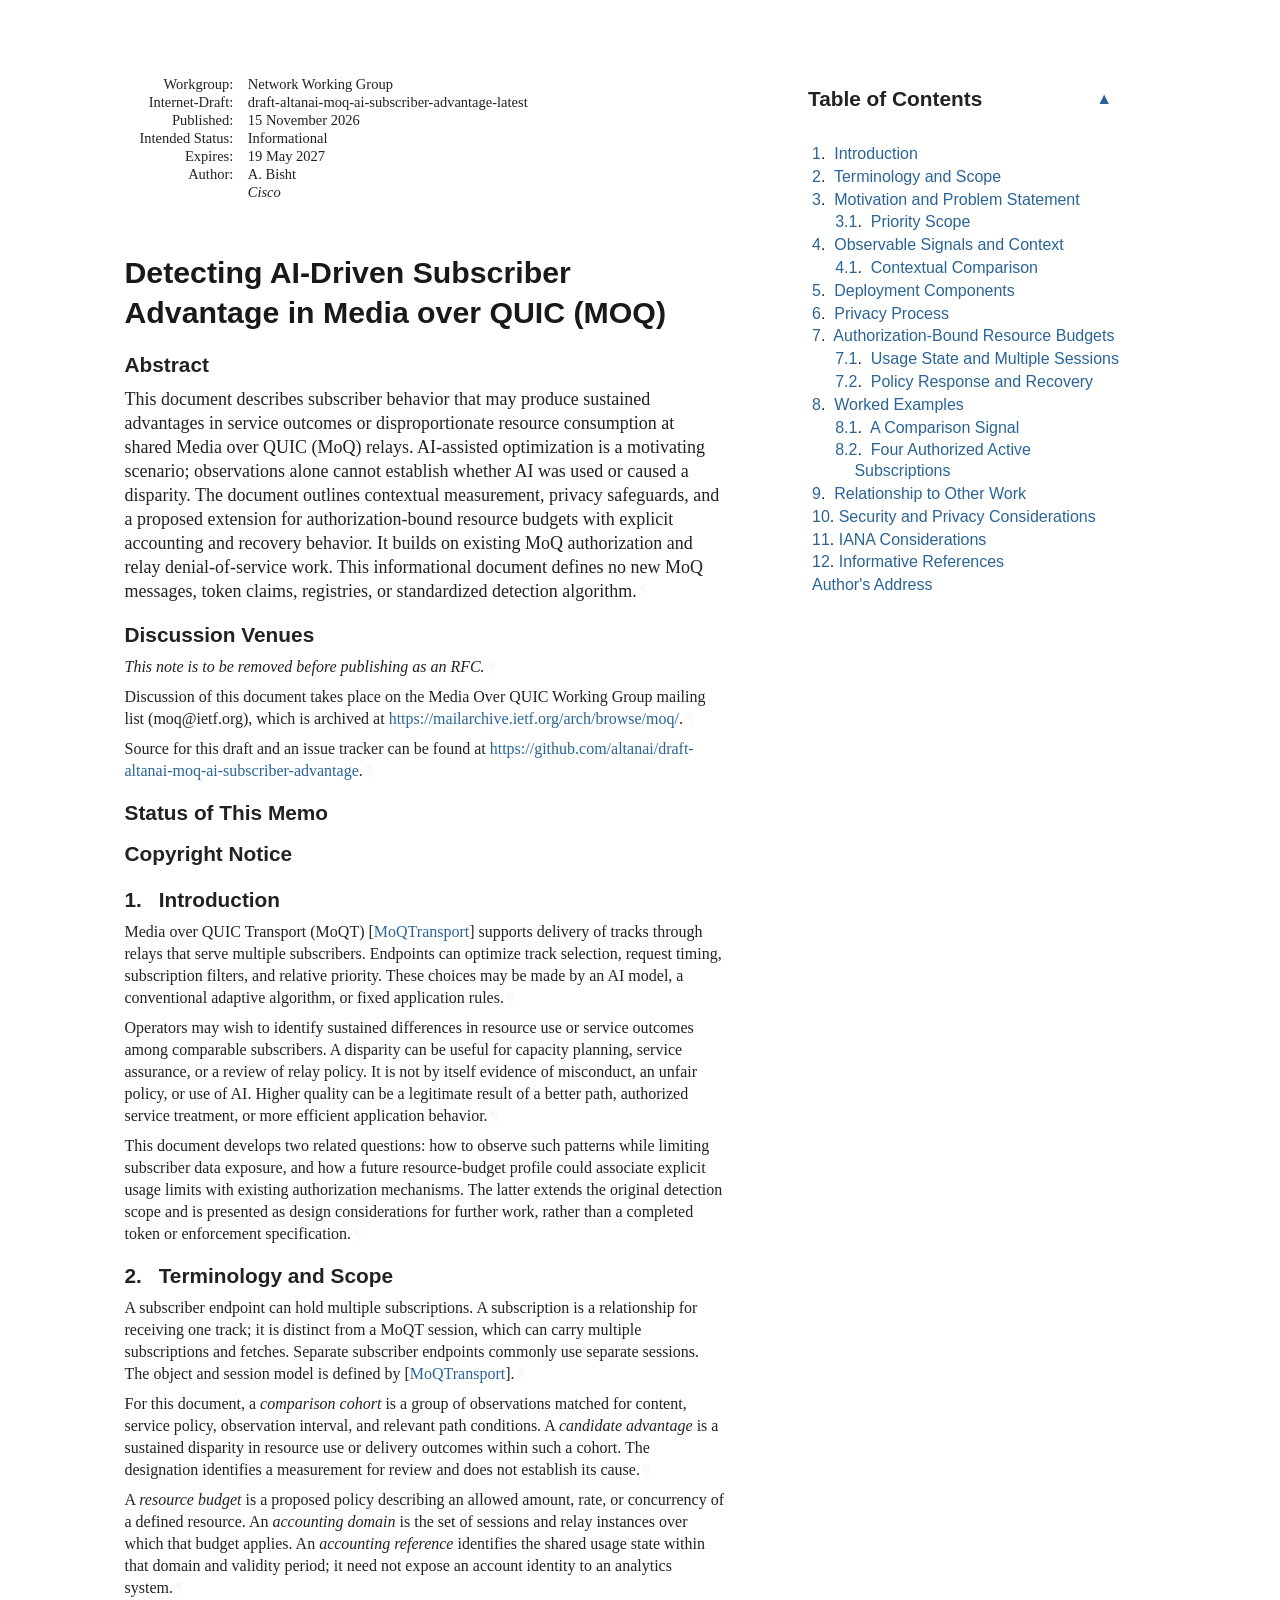
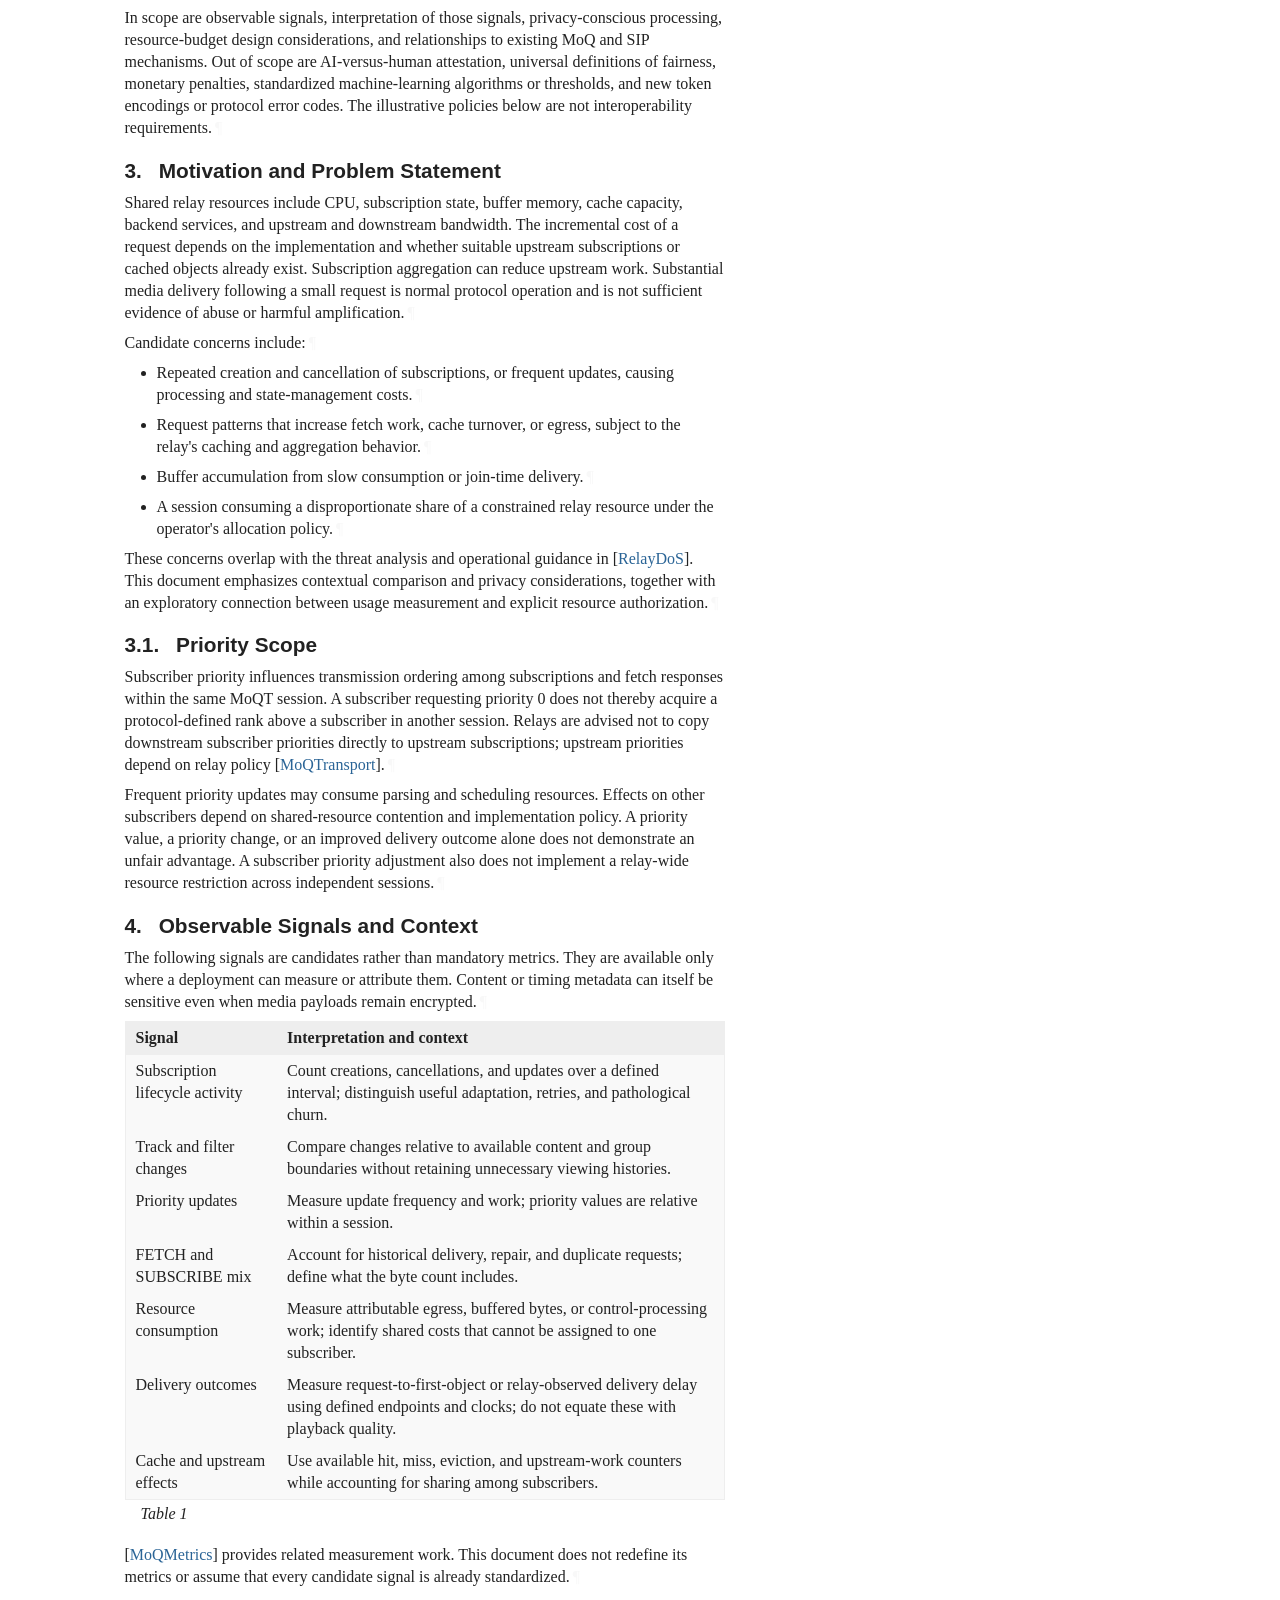
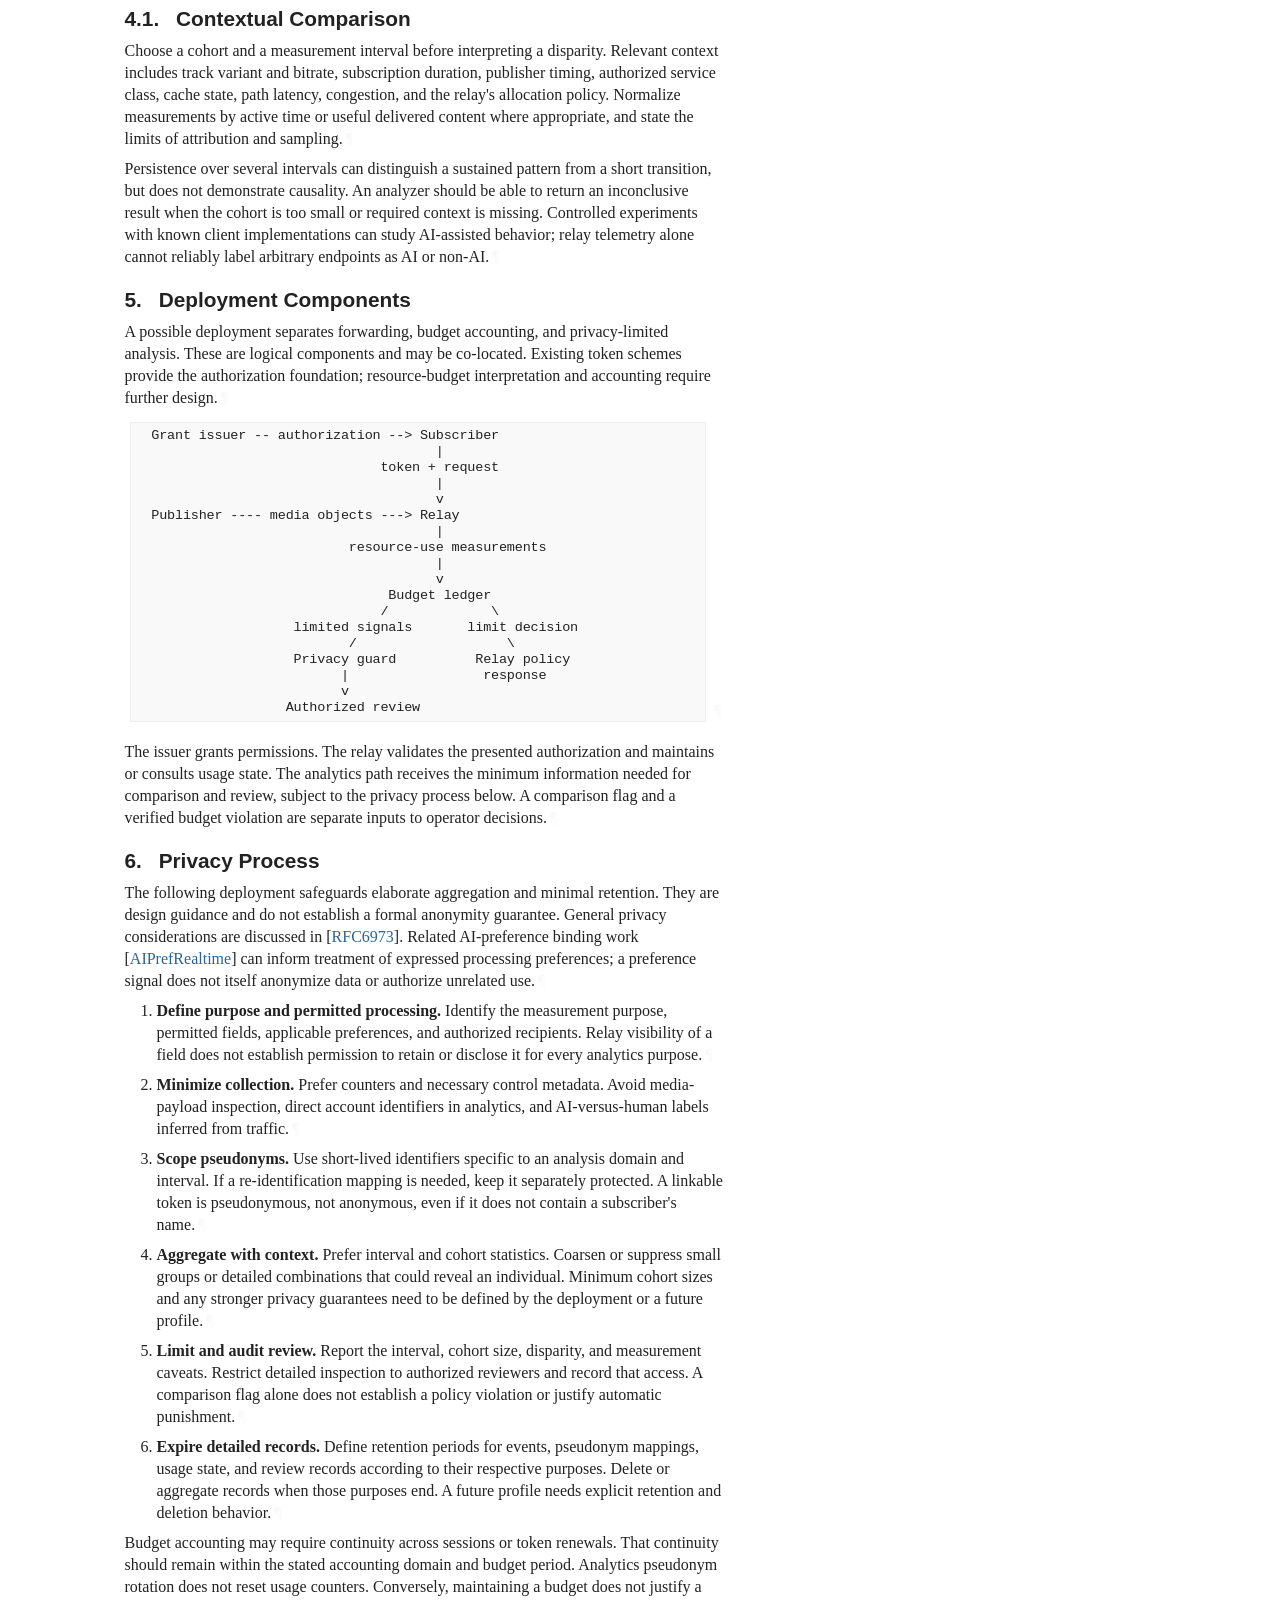
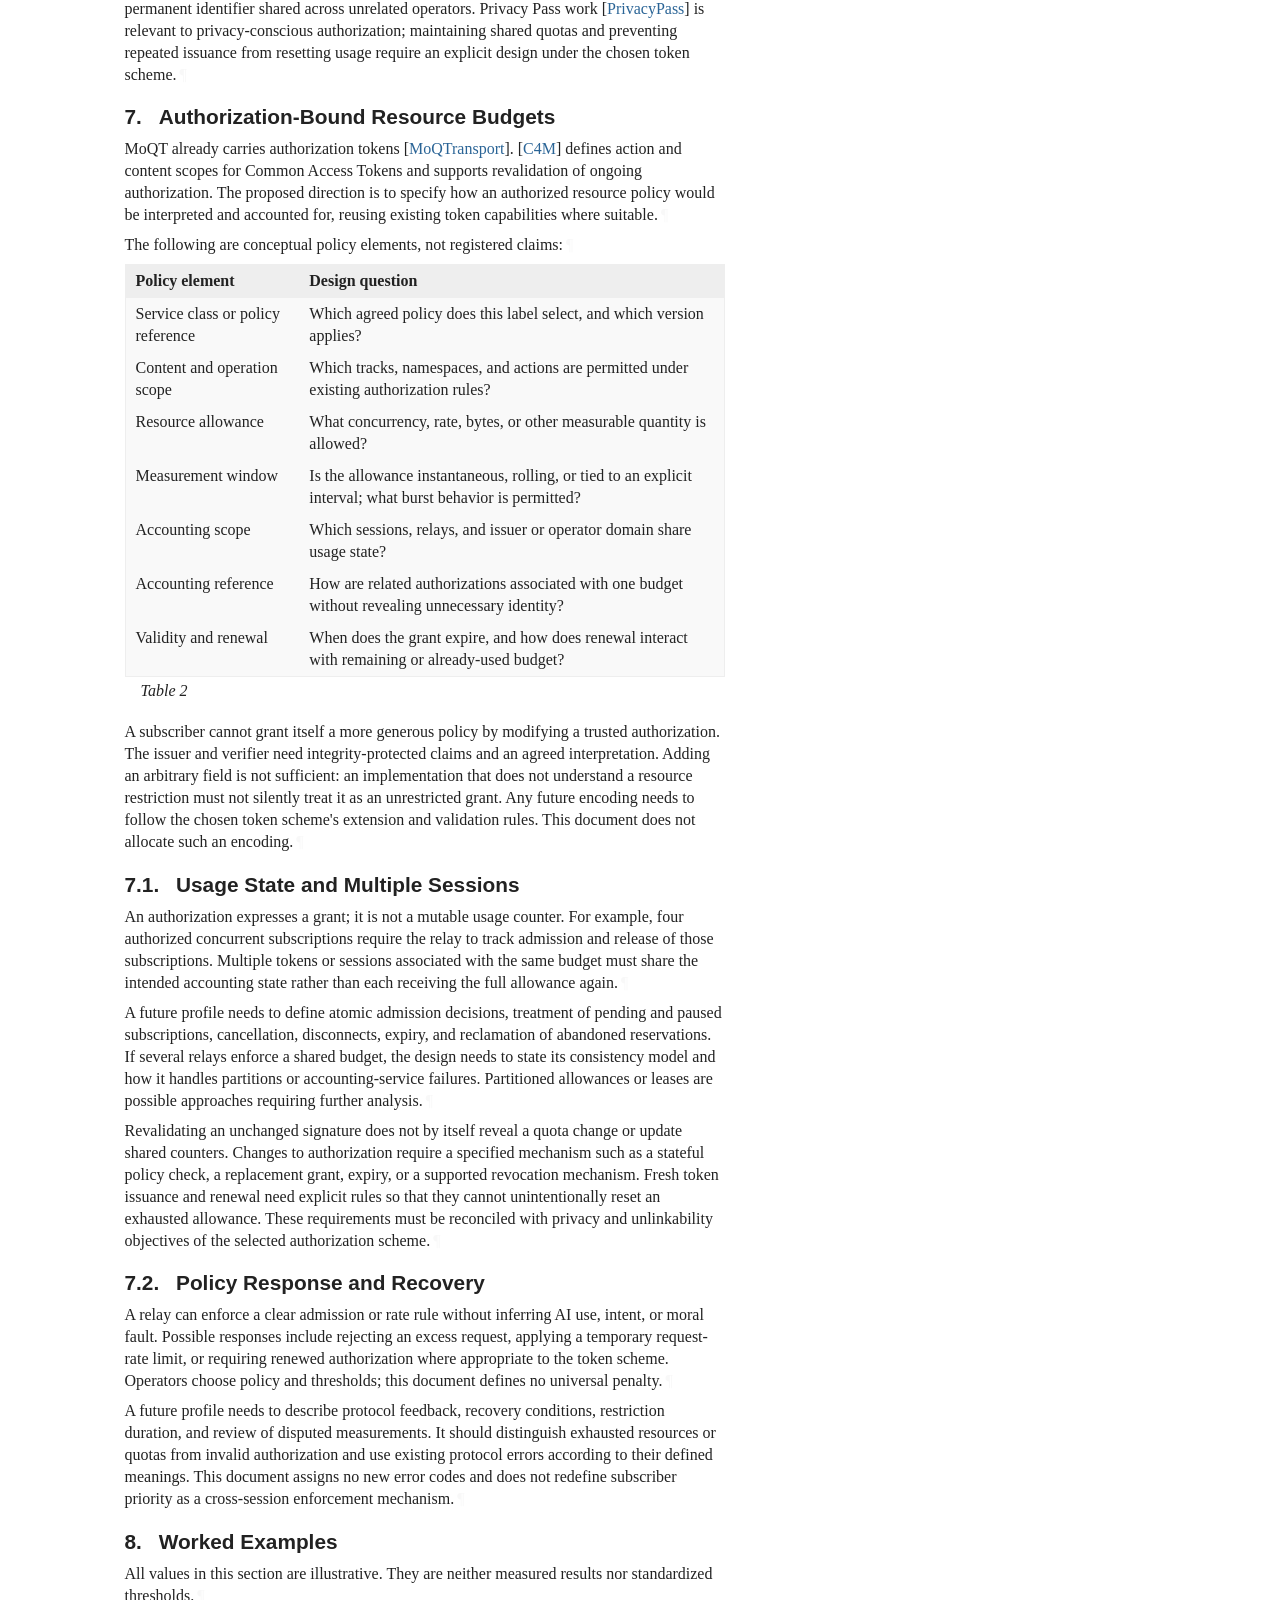
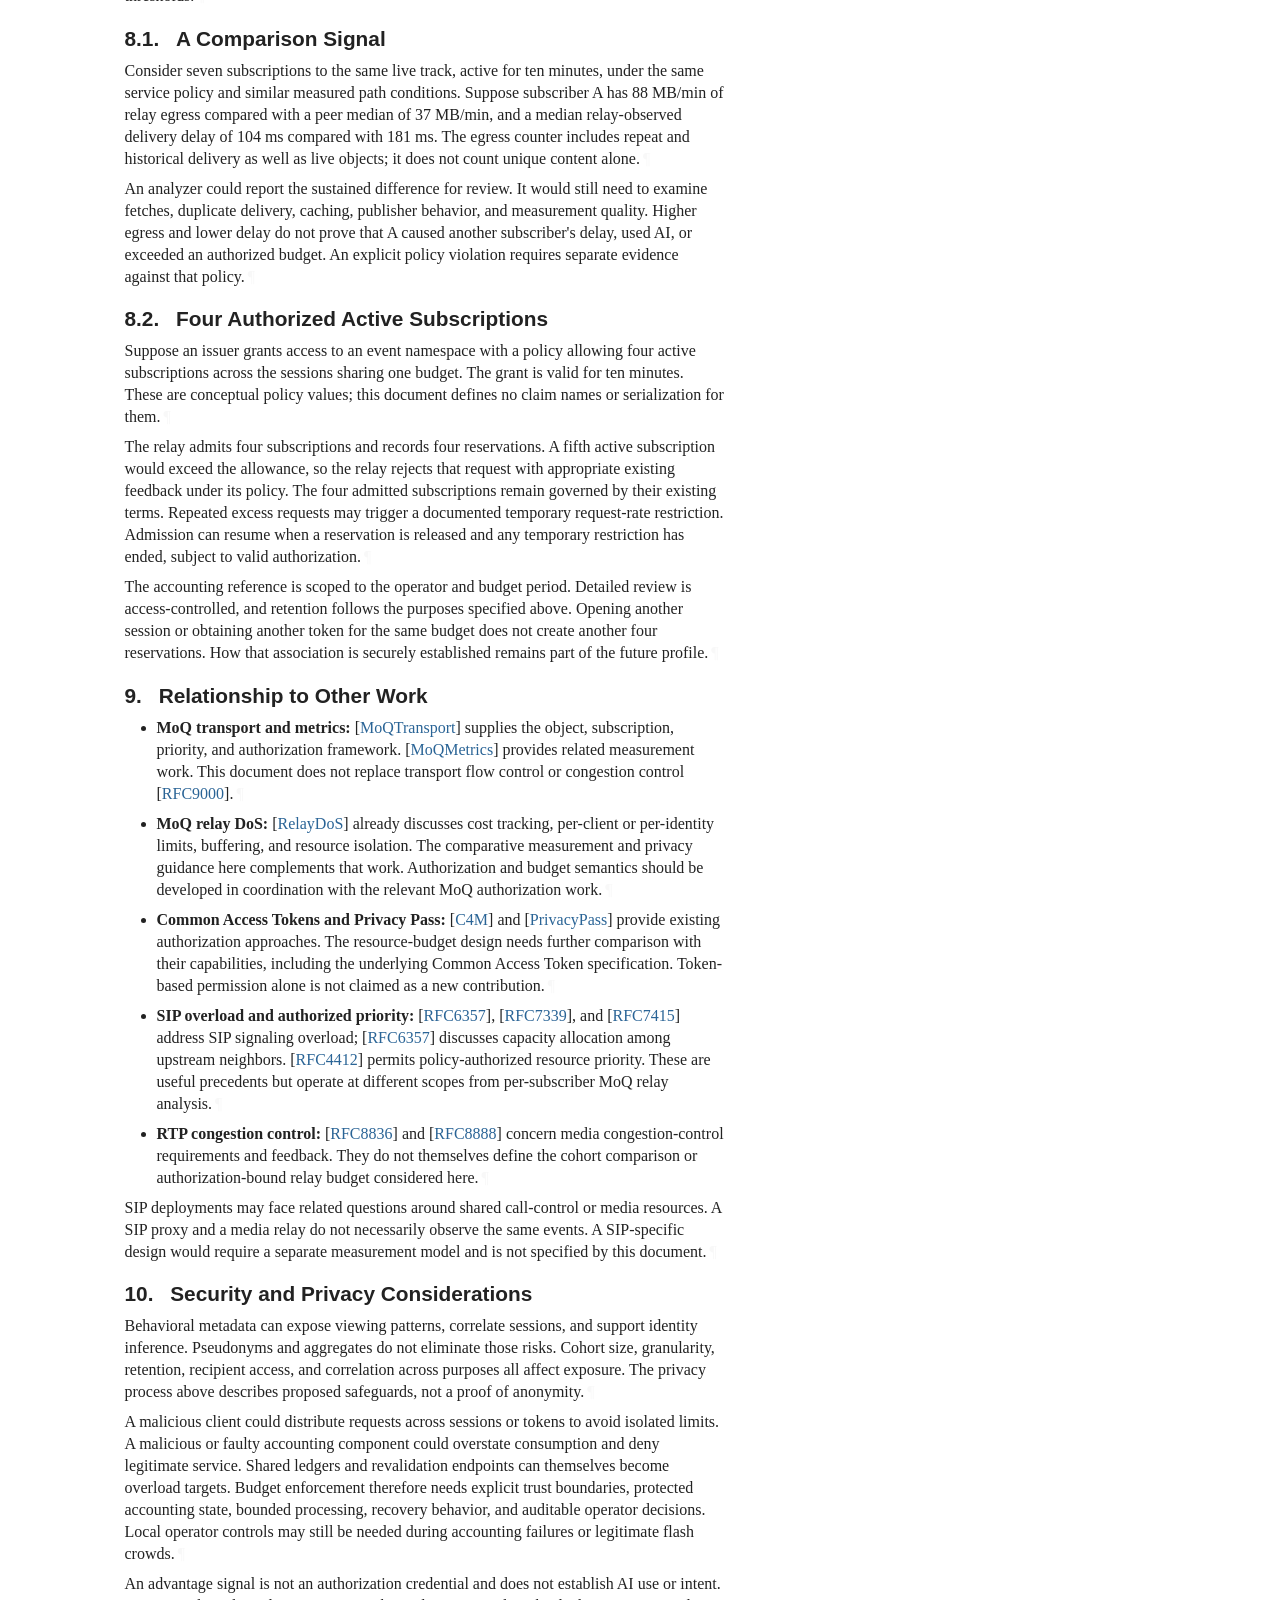
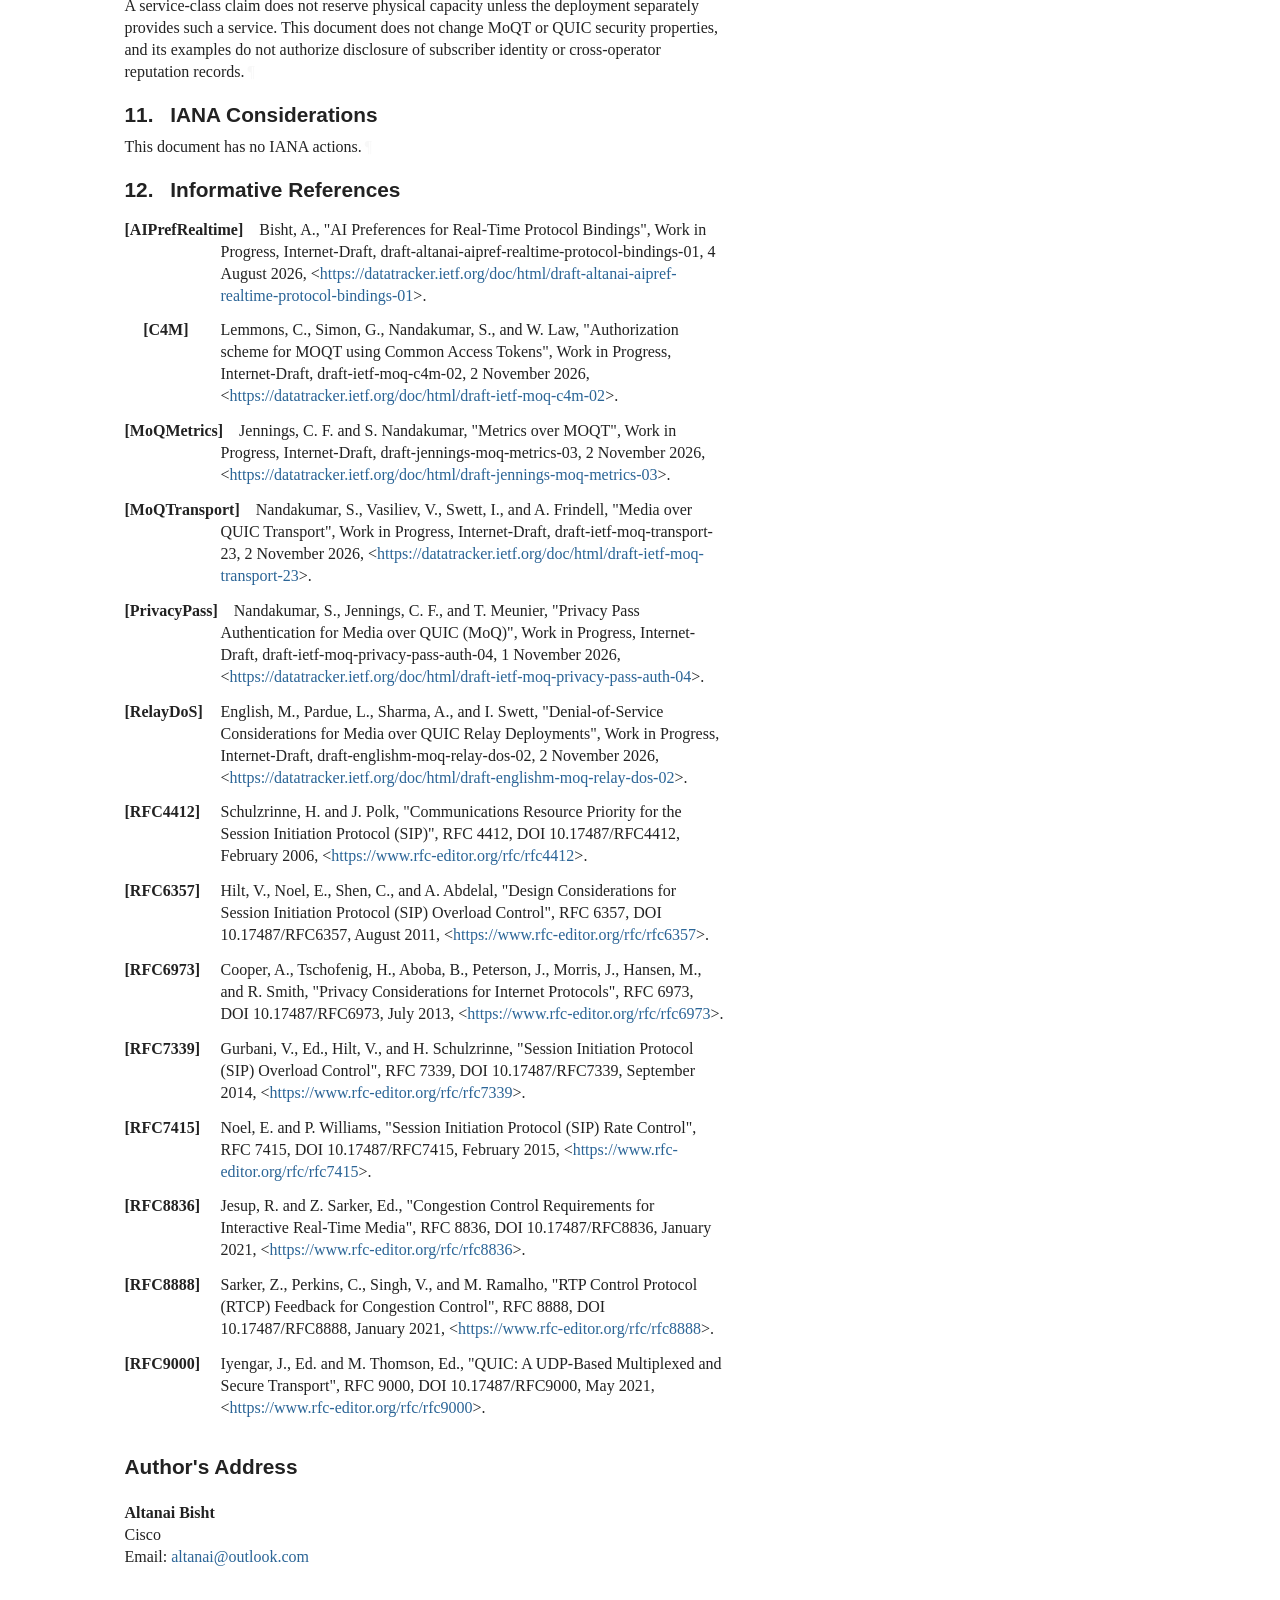
==== commit 7b3573c3: "Script updating gh-pages from d19333d. [ci skip]" ====
--- a/draft-altanai-moq-ai-subscriber-advantage.html
+++ b/draft-altanai-moq-ai-subscriber-advantage.html
@@ -7,27 +7,38 @@
 <title>Detecting AI-Driven Subscriber Advantage in Media over QUIC (MOQ)</title>
 <meta content="Altanai Bisht" name="author">
 <meta content="
-       This document describes the problem of unfair advantage that AI-driven participants may obtain in Media over QUIC (MOQ) groups, and outlines a scope for detecting such behavior in a privacy-preserving manner. It defines no protocol changes and is intended to inform future work in the MOQ and AI Preferences (AIPREF) working groups. 
+       This document describes subscriber behavior that may produce sustained
+advantages in service outcomes or disproportionate resource consumption
+at shared Media over QUIC (MoQ) relays. AI-assisted optimization is a
+motivating scenario; observations alone cannot establish whether AI was
+used or caused a disparity. The document outlines contextual measurement,
+privacy safeguards, and a proposed extension for authorization-bound
+resource budgets with explicit accounting and recovery behavior. It
+builds on existing MoQ authorization and relay denial-of-service work.
+This informational document defines no new MoQ messages, token claims,
+registries, or standardized detection algorithm. 
     " name="description">
-<meta content="xml2rfc 3.31.0" name="generator">
+<meta content="xml2rfc 3.35.0" name="generator">
 <meta content="MOQ" name="keyword">
 <meta content="fairness" name="keyword">
 <meta content="AI" name="keyword">
-<meta content="media transport" name="keyword">
-<meta content="draft-altanai-moq-ai-subscriber-advantage-00" name="ietf.draft">
+<meta content="authorization" name="keyword">
+<meta content="resource budgets" name="keyword">
+<meta content="draft-altanai-moq-ai-subscriber-advantage-latest" name="ietf.draft">
 <!-- Generator version information:
-  xml2rfc 3.31.0
-    Python 3.12.12
-    ConfigArgParse 1.7
+  xml2rfc 3.35.0
+    Python 3.14.10
+    ConfigArgParse 1.9.0
     google-i18n-address 3.1.1
     intervaltree 3.2.1
     Jinja2 3.1.6
-    lxml 6.0.2
-    platformdirs 4.5.1
+    lxml 6.1.1
+    natsort 8.4.0
+    platformdirs 4.14.3
     pycountry 24.6.1
     PyYAML 6.0.3
-    requests 2.32.5
-    wcwidth 0.3.0
+    requests 2.33.1
+    wcwidth 0.9.4
 -->
 <link href="draft-altanai-moq-ai-subscriber-advantage.xml" rel="alternate" type="application/rfc+xml">
 <link href="#copyright" rel="license">
@@ -63,7 +74,6 @@
   src: local('Lora Italic'), local('Lora-Italic'), url('https://martinthomson.github.io/rfc-css/fonts/lora-italic-latin-ext.woff2') format('woff2');
   unicode-range: U+0100-024F, U+0259, U+1E00-1EFF, U+2020, U+20A0-20AB, U+20AD-20CF, U+2113, U+2C60-2C7F, U+A720-A7FF;
 }
-
 @font-face {
   font-family: 'Lora';
   font-style: italic;
@@ -112,7 +122,6 @@
   src: local('Lora Regular'), local('Lora-Regular'), url('https://martinthomson.github.io/rfc-css/fonts/lora-regular-latin.woff2') format('woff2');
   unicode-range: U+0000-00FF, U+0131, U+0152-0153, U+02BB-02BC, U+02C6, U+02DA, U+02DC, U+2000-206F, U+2074, U+20AC, U+2122, U+2191, U+2193, U+2212, U+2215, U+FEFF, U+FFFD;
 }
-
 @font-face {
   font-family: 'Lora';
   font-style: normal;
@@ -177,7 +186,6 @@
   font-display: swap;
   src: local('Oxygen Mono'), local('OxygenMono-Regular'), url('https://martinthomson.github.io/rfc-css/fonts/oxygenmono-regular-latin.woff2') format('woff2');
   unicode-range: U+0000-00FF, U+0131, U+0152-0153, U+02BB-02BC, U+02C6, U+02DA, U+02DC, U+0304, U+0308, U+0329, U+2000-206F, U+20AC, U+2122, U+2191, U+2193, U+2212, U+2215, U+FEFF, U+FFFD;
-}
 }
 
 @font-face {
@@ -294,16 +302,19 @@
   font-size-adjust: 0.5;
   color: var(--title-color);
 }
-h1#title {
-  font-size: 32px;
-  line-height: 40px;
-  clear: both;
-}
-h1#title, h1#rfcnum {
-  margin: 1.5em 0 0.2em;
-}
-h1#rfcnum + h1#title {
-  margin: 0.2em 0;
+h1 {
+  &#title {
+    font-size: 32px;
+    line-height: 40px;
+    clear: both;
+    margin: 1.5em 0 0.2em;
+  }
+  &#rfcnum {
+    margin: 1.5em 0 0.2em;
+    & + h1#title {
+      margin: 0.2em 0;
+    }
+  }
 }
 
 h1, h2, h3 {
@@ -323,10 +334,10 @@
 #abstract+p {
   font-size: 18px;
   line-height: 24px;
-}
-#abstract+p code, #abstract+p samp, #abstract+p tt {
-  font-size: 16px;
-  line-height: 0;
+  & code, & samp, & tt {
+    font-size: 16px;
+    line-height: 0;
+  }
 }
 
 p {
@@ -337,59 +348,59 @@
 div {
   margin: 0;
 }
-.alignRight.art-text {
-  background-color: var(--highlight-color);
-  border: 1px solid var(--line-color);
-  border-radius: 3px;
-  padding: 0.5em 1em 0;
-  margin-bottom: 0.5em;
-}
-.alignRight.art-text pre {
-  padding: 0;
-  width: auto;
-}
 .alignRight {
   margin: 1em 0;
-}
-.alignRight > *:first-child {
-  border: none;
-  margin: 0;
-  float: right;
-  clear: both;
-}
-.alignRight > *:nth-child(2) {
-  clear: both;
-  display: block;
-  border: none;
+  &.art-text {
+    background-color: var(--highlight-color);
+    border: 1px solid var(--line-color);
+    border-radius: 3px;
+    padding: 0.5em 1em 0;
+    margin-bottom: 0.5em;
+    & pre {
+      padding: 0;
+      width: auto;
+    }
+  }
+  & > *:first-child {
+    border: none;
+    margin: 0;
+    float: right;
+    clear: both;
+  }
+  & > *:nth-child(2) {
+    clear: both;
+    display: block;
+    border: none;
+  }
 }
 svg {
   display: block;
-}
-/* font-family isn't space-separated, but =~ will have to do */
-svg[font-family~="monospace" i], svg [font-family~="monospace" i] {
-  font-family: var(--font-mono);
-}
-.alignCenter.art-text {
-  background-color: var(--highlight-color);
-  border: 1px solid var(--line-color);
-  border-radius: 3px;
-  padding: 0.5em 1em 0;
-  margin-bottom: 0.5em;
-}
-.alignCenter.art-text pre {
-  padding: 0;
-  width: auto;
+  /* font-family isn't space-separated, but =~ will have to do */
+  &[font-family~="monospace" i], & [font-family~="monospace" i] {
+    font-family: var(--font-mono);
+  }
 }
 .alignCenter {
   margin: 1em 0;
-}
-.alignCenter > *:first-child {
-  border: none;
-  /* this isn't optimal, but it's an existence proof.  PrinceXML doesn't
-     support flexbox yet.
-  */
-  display: table;
-  margin: 0 auto;
+  &.art-text {
+    background-color: var(--highlight-color);
+    border: 1px solid var(--line-color);
+    border-radius: 3px;
+    padding: 0.5em 1em 0;
+    margin-bottom: 0.5em;
+    & pre {
+      padding: 0;
+      width: auto;
+    }
+  }
+  & > *:first-child {
+    border: none;
+    /* this isn't optimal, but it's an existence proof.  PrinceXML doesn't
+       support flexbox yet.
+    */
+    display: table;
+    margin: 0 auto;
+  }
 }
 
 /* lists */
@@ -427,26 +438,25 @@
     --indent: 5ch;
     & > dt {
       min-width: calc(var(--indent) - 2ch);
-    }
-  }
-  &.olPercent > dt {
-    float: none;
+      float: none;
+    }
   }
 
   dl > dd > & {
     margin-top: 0.5em;
     margin-bottom: 0;
   }
-}
-dl:not(.dlNewline) > dt {
-  float: left;
-  margin-right: 2ch;
-  min-width: 8ch;
-}
-dl > dd {
-  margin-bottom: .8em;
-  margin-left: var(--indent) !important; /* stupid element overrides */
-  min-height: 2ex;
+
+  &:not(.dlNewline) > dt {
+    float: left;
+    margin-right: 2ch;
+    min-width: 8ch;
+  }
+  & > dd {
+    margin-bottom: .8em;
+    margin-left: var(--indent) !important; /* stupid element overrides */
+    min-height: 2ex;
+  }
 }
 :is(dl.compact, .dlCompact) > dd {
   margin-bottom: 0;
@@ -462,20 +472,22 @@
 }
 
 /* links */
-a, a[href].selfRef:hover {
+a {
   text-decoration: none;
-}
-a[href] {
-  color: var(--link-color);
-}
-a[href].selfRef, .iref + a[href].internal {
+  &[href] {
+    color: var(--link-color);
+    &:hover { text-decoration: underline; }
+    &.selfRef {
+      color: var(--text-color);
+      &:hover {
+        text-decoration: none;
+        background-color: var(--highlight-color);
+      }
+    }
+  }
+}
+.iref + a[href].internal {
   color: var(--text-color);
-}
-a[href]:hover {
-  text-decoration: underline;
-}
-a[href].selfRef:hover {
-  background-color: var(--highlight-color);
 }
 a.xref:is(.cite, .auto), :is(#status-of-memo, #copyright) a {
   white-space: nowrap;
@@ -511,9 +523,9 @@
 figure {
   margin: 0.5em 0;
   padding: 0;
-}
-figure blockquote {
-  margin: 0.8em 0.4em 0.4em;
+  & blockquote {
+    margin: 0.8em 0.4em 0.4em;
+  }
 }
 figcaption, caption {
   font-style: italic;
@@ -523,17 +535,19 @@
 }
 @media screen {
   /* Auto-collapse boilerplate. */
-  :is(#status-of-memo, #copyright) p {
-    margin: -2px 0;
-    max-height: 0;
-    transition: max-height 2s ease, margin 0.5s ease 0.5s;
-    overflow: hidden;
-  }
-  :is(#status-of-memo, #copyright):hover p,
-  :is(#status-of-memo, #copyright) h2:target ~ p {
-    margin: 0.5em 0;
-    max-height: 500px;
-    overflow: auto;
+  :is(#status-of-memo, #copyright) {
+    & p {
+      margin: -2px 0;
+      max-height: 0;
+      transition: max-height 2s ease, margin 0.5s ease 0.5s;
+      overflow: hidden;
+    }
+    &:hover p,
+    & h2:target ~ p {
+      margin: 0.5em 0;
+      max-height: 500px;
+      overflow: auto;
+    }
   }
   pre, svg {
     display: inline-block;
@@ -583,25 +597,17 @@
   max-width: 100%;
   margin: 0 0 1em;
   border-collapse: collapse;
-}
-table.right {
-  margin-left: auto;
-}
-table.center {
-  margin-left: auto;
-  margin-right: auto;
-}
-table.left {
-  margin-right: auto;
-}
-table .text-left {
-  text-align: left;
-}
-table .text-center {
-  text-align: center;
-}
-table .text-right {
-  text-align: right;
+  &.right { margin-left: auto; }
+  &.center { margin-left: auto; margin-right: auto; }
+  &.left { margin-right: auto; }
+  & .text-left { text-align: left; }
+  & .text-center { text-align: center; }
+  & .text-right { text-align: right; }
+  & caption {
+    margin: 0;
+    padding: 3px 0 3px 1em;
+  }
+  & p { margin: 0; }
 }
 
 thead, tbody {
@@ -620,13 +626,6 @@
 }
 :is(tr:nth-child(2n+1), thead+tbody > tr:nth-child(2n)) > td {
   background-color: var(--highlight-color);
-}
-table caption {
-  margin: 0;
-  padding: 3px 0 3px 1em;
-}
-table p {
-  margin: 0;
 }
 
 /* pilcrow */
@@ -638,18 +637,16 @@
     color: var(--pilcrow-weak);
     &:hover { text-decoration: none; }
   }
-}
-@media not print {
-  :hover > a.pilcrow, a.pilcrow:focus {
-    opacity: 1;
-  }
-  a.pilcrow[href]:hover {
-    color: var(--pilcrow-strong);
-    background-color: transparent;
-  }
-}
-@media print {
-  a.pilcrow {
+  @media not print {
+    :hover > &, &:focus {
+      opacity: 1;
+    }
+    &[href]:hover {
+      color: var(--pilcrow-strong);
+      background-color: transparent;
+    }
+  }
+  @media print {
     display: none;
   }
 }
@@ -708,9 +705,9 @@
   font-size: 0.9em;
   font-style: italic;
   margin-top: 2em;
-}
-.docInfo .prepared {
-  float: right;
+  & .prepared {
+    float: right;
+  }
 }
 
 /* table of contents */
@@ -800,23 +797,27 @@
   max-width: calc(100% - 16px);
 }
 @media (min-width: 500px) {
-  #authors-addresses > section {
-    column-count: 2;
-    column-gap: 20px;
-  }
-  #authors-addresses > section > h2 {
-    column-span: all;
-  }
-  /* hack for break-inside: avoid-column */
-  #authors-addresses address {
-    display: inline-block;
-    break-inside: avoid-column;
+  #authors-addresses {
+    & > section {
+      column-count: 2;
+      column-gap: 20px;
+    }
+    & > section > h2 {
+      column-span: all;
+    }
+    /* hack for break-inside: avoid-column */
+    & address {
+      display: inline-block;
+      break-inside: avoid-column;
+    }
   }
 }
 
 /* Comments */
-.rfcEditorRemove p:first-of-type {
-  font-style: italic;
+.rfcEditorRemove {
+  & p:first-of-type {
+    font-style: italic;
+  }
 }
 .cref {
   background-color: rgba(249, 232, 105, 0.3);
@@ -827,19 +828,21 @@
 }
 
 @media screen {
-  #toc nav {
-    font-family: var(--font-title);
-    font-weight: 360;
-    & > ul { margin-bottom: 2em; }
-    & ul {
-      margin: 0 0 0 4px;
-      & :is(p, li) {
-        margin: 2px 0;
+  #toc {
+    & nav {
+      font-family: var(--font-title);
+      font-weight: 360;
+      & > ul { margin-bottom: 2em; }
+      & ul {
+        margin: 0 0 0 4px;
+        & :is(p, li) {
+          margin: 2px 0;
+        }
       }
     }
-  }
-  #toc a.toplink {
-    float: right;
+    & a.toplink {
+      float: right;
+    }
   }
 }
 @media not screen {
@@ -860,54 +863,54 @@
     margin: 0;
     border-bottom: 1px solid #ccc;
     opacity: 0.6;
-  }
-  #toc h2 {
-    margin: 0;
-    padding: 2px 0 2px 6px;
-    padding-right: 1em;
-    font-size: 18px;
-    line-height: 24px;
-    min-width: 190px;
-    text-align: right;
-    background-color: #444;
-    color: white;
-    cursor: pointer;
-    &::before { /* css hamburger */
-      float: right;
-      position: relative;
-      width: 1em;
-      height: 1px;
-      left: -164px;
-      margin: 8px 0 0 0;
-      background: white none repeat scroll 0 0;
-      box-shadow: 0 4px 0 0 white, 0 8px 0 0 white;
-      content: "";
-    }
-  }
-  #toc nav {
-    display: none;
-    background-color: var(--background-color);
-    padding: 0.5em 1em 1em;
-    overflow: auto;
-    overscroll-behavior: contain;
-    height: calc(100vh - 48px);
-    border-left: 1px solid #ddd;
-  }
-  #toc.active {
-    opacity: 1;
-    & nav { display: block; }
-  }
-  /* Make the collapsed ToC header render white on gray also when it's a link */
-  #toc h2 a,
-  #toc h2 a:is(:link, :focus, :hover),
-  #toc a.toplink,
-  #toc a.toplink:hover {
-    color: white;
-    background-color: #444;
-    text-decoration: none;
-  }
-  #toc a.toplink {
-    margin: 2px 0.5em 0;
+    & h2 {
+      margin: 0;
+      padding: 2px 0 2px 6px;
+      padding-right: 1em;
+      font-size: 18px;
+      line-height: 24px;
+      min-width: 190px;
+      text-align: right;
+      background-color: #444;
+      color: white;
+      cursor: pointer;
+      &::before { /* css hamburger */
+        float: right;
+        position: relative;
+        width: 1em;
+        height: 1px;
+        left: -164px;
+        margin: 8px 0 0 0;
+        background: white none repeat scroll 0 0;
+        box-shadow: 0 4px 0 0 white, 0 8px 0 0 white;
+        content: "";
+      }
+    }
+    & nav {
+      display: none;
+      background-color: var(--background-color);
+      padding: 0.5em 1em 1em;
+      overflow: auto;
+      overscroll-behavior: contain;
+      height: calc(100vh - 48px);
+      border-left: 1px solid #ddd;
+    }
+    &.active {
+      opacity: 1;
+      & nav { display: block; }
+    }
+    /* Make the collapsed ToC header render white on gray also when it's a link */
+    & h2 a,
+    & h2 a:is(:link, :focus, :hover),
+    & a.toplink,
+    & a.toplink:hover {
+      color: white;
+      background-color: #444;
+      text-decoration: none;
+    }
+    & a.toplink {
+      margin: 2px 0.5em 0;
+    }
   }
 }
 
@@ -926,26 +929,26 @@
     margin: 0;
     padding: 0;
     z-index: 1;
-  }
-  #toc h2 {
-    margin: 0;
-    padding: 0.25em 1em 1em 0;
-  }
-  #toc nav {
-    display: block;
-    height: calc(90vh - 84px);
-    bottom: 0;
-    padding: 0.5em 0 2em;
-    overflow: auto;
-    overscroll-behavior: contain;
-    scrollbar-width: thin;
+    & h2 {
+      margin: 0;
+      padding: 0.25em 1em 1em 0;
+    }
+    & nav {
+      display: block;
+      height: calc(90vh - 84px);
+      bottom: 0;
+      padding: 0.5em 0 2em;
+      overflow: auto;
+      overscroll-behavior: contain;
+      scrollbar-width: thin;
+    }
+    & a.toplink {
+      margin: 8px 0.5em 0;
+    }
   }
   img { /* future proofing */
     max-width: 100%;
     height: auto;
-  }
-  #toc a.toplink {
-    margin: 8px 0.5em 0;
   }
 }
 
@@ -961,12 +964,13 @@
   #n-copyright-notice {
     border-bottom: none;
   }
-  #toc, #n-introduction {
+  #toc {
     page-break-before: always;
-  }
-  #toc {
     border-top: none;
     padding-top: 0;
+  }
+  #n-introduction {
+    page-break-before: always;
   }
   figure, pre, .vcard {
     page-break-inside: avoid;
@@ -1028,17 +1032,19 @@
 }
 
 /* SVG Trick: a prefix match works because only black and white are allowed */
-svg :is([stroke="black"], [stroke^="#000"]) {
-  stroke: var(--text-color);
-}
-svg :is([stroke="white"], [stroke^="#fff"]) {
-  stroke: var(--background-color);
-}
-svg :is([fill="black"], [fill^="#000"], :not([fill])) {
-  fill: var(--text-color);
-}
-svg :is([fill="white"], [fill^="#fff"]) {
-  fill: var(--background-color);
+svg {
+  & :is([stroke="black"], [stroke^="#000"]) {
+    stroke: var(--text-color);
+  }
+  & :is([stroke="white"], [stroke^="#fff"]) {
+    stroke: var(--background-color);
+  }
+  & :is([fill="black"], [fill^="#000"], :not([fill], [fill] *)) {
+    fill: var(--text-color);
+  }
+  & :is([fill="white"], [fill^="#fff"]) {
+    fill: var(--background-color);
+  }
 }
 </style>
 
@@ -1047,12 +1053,12 @@
 <table class="ears">
 <thead><tr>
 <td class="left">Internet-Draft</td>
-<td class="center">MOQ AI Subscriber Advantage</td>
-<td class="right">February 2026</td>
+<td class="center">MOQ Subscriber Advantage</td>
+<td class="right">November 2026</td>
 </tr></thead>
 <tfoot><tr>
 <td class="left">Bisht</td>
-<td class="center">Expires 14 August 2026</td>
+<td class="center">Expires 19 May 2027</td>
 <td class="right">[Page]</td>
 </tr></tfoot>
 </table>
@@ -1062,15 +1068,15 @@
 <dt class="label-workgroup">Workgroup:</dt>
 <dd class="workgroup">Network Working Group</dd>
 <dt class="label-internet-draft">Internet-Draft:</dt>
-<dd class="internet-draft">draft-altanai-moq-ai-subscriber-advantage-00</dd>
+<dd class="internet-draft">draft-altanai-moq-ai-subscriber-advantage-latest</dd>
 <dt class="label-published">Published:</dt>
 <dd class="published">
-<time datetime="2026-02-10" class="published">10 February 2026</time>
+<time datetime="2026-11-15" class="published">15 November 2026</time>
     </dd>
 <dt class="label-intended-status">Intended Status:</dt>
 <dd class="intended-status">Informational</dd>
 <dt class="label-expires">Expires:</dt>
-<dd class="expires"><time datetime="2026-08-14">14 August 2026</time></dd>
+<dd class="expires"><time datetime="2027-05-19">19 May 2027</time></dd>
 <dt class="label-authors">Author:</dt>
 <dd class="authors">
 <div class="author">
@@ -1083,7 +1089,27 @@
 <h1 id="title">Detecting AI-Driven Subscriber Advantage in Media over QUIC (MOQ)</h1>
 <section id="section-abstract">
       <h2 id="abstract"><a href="#abstract" class="selfRef">Abstract</a></h2>
-<p id="section-abstract-1">This document describes the problem of unfair advantage that AI-driven participants may obtain in Media over QUIC (MOQ) groups, and outlines a scope for detecting such behavior in a privacy-preserving manner. It defines no protocol changes and is intended to inform future work in the MOQ and AI Preferences (AIPREF) working groups.<a href="#section-abstract-1" class="pilcrow">¶</a></p>
+<p id="section-abstract-1">This document describes subscriber behavior that may produce sustained
+advantages in service outcomes or disproportionate resource consumption
+at shared Media over QUIC (MoQ) relays. AI-assisted optimization is a
+motivating scenario; observations alone cannot establish whether AI was
+used or caused a disparity. The document outlines contextual measurement,
+privacy safeguards, and a proposed extension for authorization-bound
+resource budgets with explicit accounting and recovery behavior. It
+builds on existing MoQ authorization and relay denial-of-service work.
+This informational document defines no new MoQ messages, token claims,
+registries, or standardized detection algorithm.<a href="#section-abstract-1" class="pilcrow">¶</a></p>
+</section>
+<section class="note rfcEditorRemove" id="section-note.1">
+      <h2 id="name-discussion-venues">
+<a href="#name-discussion-venues" class="section-name selfRef">Discussion Venues</a>
+      </h2>
+<p id="section-note.1-1">This note is to be removed before publishing as an RFC.<a href="#section-note.1-1" class="pilcrow">¶</a></p>
+<p id="section-note.1-2">Discussion of this document takes place on the
+    Media Over QUIC Working Group mailing list (moq@ietf.org),
+    which is archived at <span><a href="https://mailarchive.ietf.org/arch/browse/moq/">https://mailarchive.ietf.org/arch/browse/moq/</a></span>.<a href="#section-note.1-2" class="pilcrow">¶</a></p>
+<p id="section-note.1-3">Source for this draft and an issue tracker can be found at
+    <span><a href="https://github.com/altanai/draft-altanai-moq-ai-subscriber-advantage">https://github.com/altanai/draft-altanai-moq-ai-subscriber-advantage</a></span>.<a href="#section-note.1-3" class="pilcrow">¶</a></p>
 </section>
 <div id="status-of-memo">
 <section id="section-boilerplate.1">
@@ -1104,7 +1130,7 @@
         time. It is inappropriate to use Internet-Drafts as reference
         material or to cite them other than as "work in progress."<a href="#section-boilerplate.1-3" class="pilcrow">¶</a></p>
 <p id="section-boilerplate.1-4">
-        This Internet-Draft will expire on 14 August 2026.<a href="#section-boilerplate.1-4" class="pilcrow">¶</a></p>
+        This Internet-Draft will expire on 19 May 2027.<a href="#section-boilerplate.1-4" class="pilcrow">¶</a></p>
 </section>
 </div>
 <div id="copyright">
@@ -1137,58 +1163,66 @@
             <p id="section-toc.1-1.1.1" class="keepWithNext"><a href="#section-1" class="auto internal xref">1</a>.  <a href="#name-introduction" class="internal xref">Introduction</a></p>
 </li>
           <li class="compact toc ulBare ulEmpty" id="section-toc.1-1.2">
-            <p id="section-toc.1-1.2.1" class="keepWithNext"><a href="#section-2" class="auto internal xref">2</a>.  <a href="#name-motivation" class="internal xref">Motivation</a></p>
+            <p id="section-toc.1-1.2.1" class="keepWithNext"><a href="#section-2" class="auto internal xref">2</a>.  <a href="#name-terminology-and-scope" class="internal xref">Terminology and Scope</a></p>
 </li>
           <li class="compact toc ulBare ulEmpty" id="section-toc.1-1.3">
-            <p id="section-toc.1-1.3.1" class="keepWithNext"><a href="#section-3" class="auto internal xref">3</a>.  <a href="#name-problem-statement" class="internal xref">Problem Statement</a></p>
+            <p id="section-toc.1-1.3.1"><a href="#section-3" class="auto internal xref">3</a>.  <a href="#name-motivation-and-problem-stat" class="internal xref">Motivation and Problem Statement</a></p>
+<ul class="compact toc ulBare ulEmpty">
+<li class="compact toc ulBare ulEmpty" id="section-toc.1-1.3.2.1">
+                <p id="section-toc.1-1.3.2.1.1" class="keepWithNext"><a href="#section-3.1" class="auto internal xref">3.1</a>.  <a href="#name-priority-scope" class="internal xref">Priority Scope</a></p>
+</li>
+            </ul>
 </li>
           <li class="compact toc ulBare ulEmpty" id="section-toc.1-1.4">
-            <p id="section-toc.1-1.4.1"><a href="#section-4" class="auto internal xref">4</a>.  <a href="#name-scope" class="internal xref">Scope</a></p>
+            <p id="section-toc.1-1.4.1"><a href="#section-4" class="auto internal xref">4</a>.  <a href="#name-observable-signals-and-cont" class="internal xref">Observable Signals and Context</a></p>
 <ul class="compact toc ulBare ulEmpty">
 <li class="compact toc ulBare ulEmpty" id="section-toc.1-1.4.2.1">
-                <p id="section-toc.1-1.4.2.1.1"><a href="#section-4.1" class="auto internal xref">4.1</a>.  <a href="#name-in-scope" class="internal xref">In Scope</a></p>
-</li>
-              <li class="compact toc ulBare ulEmpty" id="section-toc.1-1.4.2.2">
-                <p id="section-toc.1-1.4.2.2.1"><a href="#section-4.2" class="auto internal xref">4.2</a>.  <a href="#name-out-of-scope" class="internal xref">Out of Scope</a></p>
+                <p id="section-toc.1-1.4.2.1.1"><a href="#section-4.1" class="auto internal xref">4.1</a>.  <a href="#name-contextual-comparison" class="internal xref">Contextual Comparison</a></p>
 </li>
             </ul>
 </li>
           <li class="compact toc ulBare ulEmpty" id="section-toc.1-1.5">
-            <p id="section-toc.1-1.5.1"><a href="#section-5" class="auto internal xref">5</a>.  <a href="#name-observable-signals-for-dete" class="internal xref">Observable Signals for Detection</a></p>
+            <p id="section-toc.1-1.5.1"><a href="#section-5" class="auto internal xref">5</a>.  <a href="#name-deployment-components" class="internal xref">Deployment Components</a></p>
 </li>
           <li class="compact toc ulBare ulEmpty" id="section-toc.1-1.6">
-            <p id="section-toc.1-1.6.1"><a href="#section-6" class="auto internal xref">6</a>.  <a href="#name-relationship-to-other-work" class="internal xref">Relationship to Other Work</a></p>
+            <p id="section-toc.1-1.6.1"><a href="#section-6" class="auto internal xref">6</a>.  <a href="#name-privacy-process" class="internal xref">Privacy Process</a></p>
 </li>
           <li class="compact toc ulBare ulEmpty" id="section-toc.1-1.7">
-            <p id="section-toc.1-1.7.1"><a href="#section-7" class="auto internal xref">7</a>.  <a href="#name-security-and-privacy-consid" class="internal xref">Security and Privacy Considerations</a></p>
+            <p id="section-toc.1-1.7.1"><a href="#section-7" class="auto internal xref">7</a>.  <a href="#name-authorization-bound-resourc" class="internal xref">Authorization-Bound Resource Budgets</a></p>
+<ul class="compact toc ulBare ulEmpty">
+<li class="compact toc ulBare ulEmpty" id="section-toc.1-1.7.2.1">
+                <p id="section-toc.1-1.7.2.1.1"><a href="#section-7.1" class="auto internal xref">7.1</a>.  <a href="#name-usage-state-and-multiple-se" class="internal xref">Usage State and Multiple Sessions</a></p>
+</li>
+              <li class="compact toc ulBare ulEmpty" id="section-toc.1-1.7.2.2">
+                <p id="section-toc.1-1.7.2.2.1"><a href="#section-7.2" class="auto internal xref">7.2</a>.  <a href="#name-policy-response-and-recover" class="internal xref">Policy Response and Recovery</a></p>
+</li>
+            </ul>
 </li>
           <li class="compact toc ulBare ulEmpty" id="section-toc.1-1.8">
-            <p id="section-toc.1-1.8.1"><a href="#section-8" class="auto internal xref">8</a>.  <a href="#name-iana-considerations" class="internal xref">IANA Considerations</a></p>
+            <p id="section-toc.1-1.8.1"><a href="#section-8" class="auto internal xref">8</a>.  <a href="#name-worked-examples" class="internal xref">Worked Examples</a></p>
+<ul class="compact toc ulBare ulEmpty">
+<li class="compact toc ulBare ulEmpty" id="section-toc.1-1.8.2.1">
+                <p id="section-toc.1-1.8.2.1.1"><a href="#section-8.1" class="auto internal xref">8.1</a>.  <a href="#name-a-comparison-signal" class="internal xref">A Comparison Signal</a></p>
+</li>
+              <li class="compact toc ulBare ulEmpty" id="section-toc.1-1.8.2.2">
+                <p id="section-toc.1-1.8.2.2.1"><a href="#section-8.2" class="auto internal xref">8.2</a>.  <a href="#name-four-authorized-active-subs" class="internal xref">Four Authorized Active Subscriptions</a></p>
+</li>
+            </ul>
 </li>
           <li class="compact toc ulBare ulEmpty" id="section-toc.1-1.9">
-            <p id="section-toc.1-1.9.1"><a href="#section-9" class="auto internal xref">9</a>.  <a href="#name-references" class="internal xref">References</a></p>
-<ul class="compact toc ulBare ulEmpty">
-<li class="compact toc ulBare ulEmpty" id="section-toc.1-1.9.2.1">
-                <p id="section-toc.1-1.9.2.1.1"><a href="#section-9.1" class="auto internal xref">9.1</a>.  <a href="#name-normative-references" class="internal xref">Normative References</a></p>
-</li>
-              <li class="compact toc ulBare ulEmpty" id="section-toc.1-1.9.2.2">
-                <p id="section-toc.1-1.9.2.2.1"><a href="#section-9.2" class="auto internal xref">9.2</a>.  <a href="#name-informative-references" class="internal xref">Informative References</a></p>
-</li>
-            </ul>
+            <p id="section-toc.1-1.9.1"><a href="#section-9" class="auto internal xref">9</a>.  <a href="#name-relationship-to-other-work" class="internal xref">Relationship to Other Work</a></p>
 </li>
           <li class="compact toc ulBare ulEmpty" id="section-toc.1-1.10">
-            <p id="section-toc.1-1.10.1"><a href="#appendix-A" class="auto internal xref">Appendix A</a>.  <a href="#name-references-2" class="internal xref">References</a></p>
-<ul class="compact toc ulBare ulEmpty">
-<li class="compact toc ulBare ulEmpty" id="section-toc.1-1.10.2.1">
-                <p id="section-toc.1-1.10.2.1.1"><a href="#appendix-A.1" class="auto internal xref">A.1</a>.  <a href="#name-normative-references-2" class="internal xref">Normative References</a></p>
-</li>
-              <li class="compact toc ulBare ulEmpty" id="section-toc.1-1.10.2.2">
-                <p id="section-toc.1-1.10.2.2.1"><a href="#appendix-A.2" class="auto internal xref">A.2</a>.  <a href="#name-informative-references-2" class="internal xref">Informative References</a></p>
-</li>
-            </ul>
+            <p id="section-toc.1-1.10.1"><a href="#section-10" class="auto internal xref">10</a>. <a href="#name-security-and-privacy-consid" class="internal xref">Security and Privacy Considerations</a></p>
 </li>
           <li class="compact toc ulBare ulEmpty" id="section-toc.1-1.11">
-            <p id="section-toc.1-1.11.1"><a href="#appendix-B" class="auto internal xref"></a><a href="#name-authors-address" class="internal xref">Author's Address</a></p>
+            <p id="section-toc.1-1.11.1"><a href="#section-11" class="auto internal xref">11</a>. <a href="#name-iana-considerations" class="internal xref">IANA Considerations</a></p>
+</li>
+          <li class="compact toc ulBare ulEmpty" id="section-toc.1-1.12">
+            <p id="section-toc.1-1.12.1"><a href="#section-12" class="auto internal xref">12</a>. <a href="#name-informative-references" class="internal xref">Informative References</a></p>
+</li>
+          <li class="compact toc ulBare ulEmpty" id="section-toc.1-1.13">
+            <p id="section-toc.1-1.13.1"><a href="#appendix-A" class="auto internal xref"></a><a href="#name-authors-address" class="internal xref">Author's Address</a></p>
 </li>
         </ul>
 </nav>
@@ -1199,262 +1233,579 @@
       <h2 id="name-introduction">
 <a href="#section-1" class="section-number selfRef">1. </a><a href="#name-introduction" class="section-name selfRef">Introduction</a>
       </h2>
-<p id="section-1-1">Media over QUIC Transport (MOQT) <span>[<a href="#MoQTransport" class="cite xref">MoQTransport</a>]</span> enables publish/subscribe distribution of media over QUIC with relays, multiple subscribers, and prioritization. As endpoints may use AI to optimize subscription strategy, track selection, or join/leave timing, the possibility arises that AI-driven behavior obtains systematically better quality of experience or relay resources than non-AI or less aggressive endpoints — an "unfair AI advantage."<a href="#section-1-1" class="pilcrow">¶</a></p>
-<p id="section-1-2">Operators and relay providers may wish to <strong>detect</strong> when observed behavior is consistent with such advantage, for capacity planning, fairness policy, or transparency, while respecting privacy. This document provides a short problem statement and scope for that detection, and relates it to existing MOQ and AI preference work.<a href="#section-1-2" class="pilcrow">¶</a></p>
-</section>
-</div>
-<div id="motivation">
+<p id="section-1-1">Media over QUIC Transport (MoQT) <span>[<a href="#MoQTransport" class="cite xref">MoQTransport</a>]</span> supports delivery of
+tracks through relays that serve multiple subscribers. Endpoints can
+optimize track selection, request timing, subscription filters, and
+relative priority. These choices may be made by an AI model, a
+conventional adaptive algorithm, or fixed application rules.<a href="#section-1-1" class="pilcrow">¶</a></p>
+<p id="section-1-2">Operators may wish to identify sustained differences in resource use
+or service outcomes among comparable subscribers. A disparity can be
+useful for capacity planning, service assurance, or a review of relay
+policy. It is not by itself evidence of misconduct, an unfair policy,
+or use of AI. Higher quality can be a legitimate result of a better path,
+authorized service treatment, or more efficient application behavior.<a href="#section-1-2" class="pilcrow">¶</a></p>
+<p id="section-1-3">This document develops two related questions: how to observe such
+patterns while limiting subscriber data exposure, and how a future
+resource-budget profile could associate explicit usage limits with
+existing authorization mechanisms. The latter extends the original
+detection scope and is presented as design considerations for further
+work, rather than a completed token or enforcement specification.<a href="#section-1-3" class="pilcrow">¶</a></p>
+</section>
+</div>
+<div id="terminology-and-scope">
 <section id="section-2">
-      <h2 id="name-motivation">
-<a href="#section-2" class="section-number selfRef">2. </a><a href="#name-motivation" class="section-name selfRef">Motivation</a>
+      <h2 id="name-terminology-and-scope">
+<a href="#section-2" class="section-number selfRef">2. </a><a href="#name-terminology-and-scope" class="section-name selfRef">Terminology and Scope</a>
       </h2>
-<p id="section-2-1">Beyond unfairness to other subscribers, AI-enabled subscribers can harm or stress CDN relay servers in several ways. Detection of such behavior benefits relay operators for capacity planning, abuse mitigation, and service assurance.<a href="#section-2-1" class="pilcrow">¶</a></p>
+<p id="section-2-1">A subscriber endpoint can hold multiple subscriptions. A subscription
+is a relationship for receiving one track; it is distinct from a MoQT
+session, which can carry multiple subscriptions and fetches. Separate
+subscriber endpoints commonly use separate sessions. The object and
+session model is defined by <span>[<a href="#MoQTransport" class="cite xref">MoQTransport</a>]</span>.<a href="#section-2-1" class="pilcrow">¶</a></p>
+<p id="section-2-2">For this document, a <em>comparison cohort</em> is a group of observations
+matched for content, service policy, observation interval, and relevant
+path conditions. A <em>candidate advantage</em> is a sustained disparity in
+resource use or delivery outcomes within such a cohort. The designation
+identifies a measurement for review and does not establish its cause.<a href="#section-2-2" class="pilcrow">¶</a></p>
+<p id="section-2-3">A <em>resource budget</em> is a proposed policy describing an allowed amount,
+rate, or concurrency of a defined resource. An <em>accounting domain</em> is the
+set of sessions and relay instances over which that budget applies.
+An <em>accounting reference</em> identifies the shared usage state within that
+domain and validity period; it need not expose an account identity to an
+analytics system.<a href="#section-2-3" class="pilcrow">¶</a></p>
+<p id="section-2-4">In scope are observable signals, interpretation of those signals,
+privacy-conscious processing, resource-budget design considerations,
+and relationships to existing MoQ and SIP mechanisms. Out of scope are
+AI-versus-human attestation, universal definitions of fairness, monetary
+penalties, standardized machine-learning algorithms or thresholds, and
+new token encodings or protocol error codes. The illustrative policies
+below are not interoperability requirements.<a href="#section-2-4" class="pilcrow">¶</a></p>
+</section>
+</div>
+<div id="motivation-and-problem-statement">
+<section id="section-3">
+      <h2 id="name-motivation-and-problem-stat">
+<a href="#section-3" class="section-number selfRef">3. </a><a href="#name-motivation-and-problem-stat" class="section-name selfRef">Motivation and Problem Statement</a>
+      </h2>
+<p id="section-3-1">Shared relay resources include CPU, subscription state, buffer memory,
+cache capacity, backend services, and upstream and downstream bandwidth.
+The incremental cost of a request depends on the implementation and
+whether suitable upstream subscriptions or cached objects already exist.
+Subscription aggregation can reduce upstream work. Substantial media
+delivery following a small request is normal protocol operation and is
+not sufficient evidence of abuse or harmful amplification.<a href="#section-3-1" class="pilcrow">¶</a></p>
+<p id="section-3-2">Candidate concerns include:<a href="#section-3-2" class="pilcrow">¶</a></p>
 <ul class="normal">
-<li class="normal" id="section-2-2.1">
-          <p id="section-2-2.1.1"><strong>Resource exhaustion</strong>: AI can learn to maximize cache hits, bandwidth, or priority allocation. When many AI subscribers optimize selfishly, relay memory, CPU, and bandwidth can be exhausted by a subset of subscribers.<a href="#section-2-2.1.1" class="pilcrow">¶</a></p>
-</li>
-        <li class="normal" id="section-2-2.2">
-          <p id="section-2-2.2.1"><strong>Subscription churn abuse</strong>: AI can drive high rates of SUBSCRIBE, UNSUBSCRIBE, and REQUEST_UPDATE to exploit cache warming, scheduling, or priority handling. Excessive churn increases relay processing load and degrades scheduling effectiveness.<a href="#section-2-2.2.1" class="pilcrow">¶</a></p>
-</li>
-        <li class="normal" id="section-2-2.3">
-          <p id="section-2-2.3.1"><strong>Priority abuse</strong>: AI can learn relay prioritization behavior and time requests to consistently obtain higher priority. At scale, this forces the relay to process disproportionate high-priority traffic and complicates fair scheduling.<a href="#section-2-2.3.1" class="pilcrow">¶</a></p>
-</li>
-        <li class="normal" id="section-2-2.4">
-          <p id="section-2-2.4.1"><strong>Cache exploitation</strong>: AI can time requests to maximize cache hits for itself while causing cache thrashing or eviction for others, increasing cache load and bandwidth usage.<a href="#section-2-2.4.1" class="pilcrow">¶</a></p>
-</li>
-        <li class="normal" id="section-2-2.5">
-          <p id="section-2-2.5.1"><strong>Bandwidth monopolization</strong>: AI can optimize the mix and timing of FETCH vs SUBSCRIBE to consume a disproportionate share of relay bandwidth, overloading egress capacity and degrading service for all subscribers.<a href="#section-2-2.5.1" class="pilcrow">¶</a></p>
-</li>
-        <li class="normal" id="section-2-2.6">
-          <p id="section-2-2.6.1"><strong>Probing and discovery</strong>: AI can probe relay behavior (scheduling, cache, rate limits) to discover optimizations or weaknesses, leading to patterns that stress the relay or exploit its design.<a href="#section-2-2.6.1" class="pilcrow">¶</a></p>
+<li class="normal" id="section-3-3.1">
+          <p id="section-3-3.1.1">Repeated creation and cancellation of subscriptions, or frequent
+updates, causing processing and state-management costs.<a href="#section-3-3.1.1" class="pilcrow">¶</a></p>
+</li>
+        <li class="normal" id="section-3-3.2">
+          <p id="section-3-3.2.1">Request patterns that increase fetch work, cache turnover, or egress,
+subject to the relay's caching and aggregation behavior.<a href="#section-3-3.2.1" class="pilcrow">¶</a></p>
+</li>
+        <li class="normal" id="section-3-3.3">
+          <p id="section-3-3.3.1">Buffer accumulation from slow consumption or join-time delivery.<a href="#section-3-3.3.1" class="pilcrow">¶</a></p>
+</li>
+        <li class="normal" id="section-3-3.4">
+          <p id="section-3-3.4.1">A session consuming a disproportionate share of a constrained relay
+resource under the operator's allocation policy.<a href="#section-3-3.4.1" class="pilcrow">¶</a></p>
 </li>
       </ul>
-<p id="section-2-3">These harms motivate relay operators to detect behavior consistent with unfair AI advantage, in addition to fairness concerns among subscribers.<a href="#section-2-3" class="pilcrow">¶</a></p>
-</section>
-</div>
-<div id="problem-statement">
-<section id="section-3">
-      <h2 id="name-problem-statement">
-<a href="#section-3" class="section-number selfRef">3. </a><a href="#name-problem-statement" class="section-name selfRef">Problem Statement</a>
+<p id="section-3-4">These concerns overlap with the threat analysis and operational guidance
+in <span>[<a href="#RelayDoS" class="cite xref">RelayDoS</a>]</span>. This document emphasizes contextual comparison and
+privacy considerations, together with an exploratory connection between
+usage measurement and explicit resource authorization.<a href="#section-3-4" class="pilcrow">¶</a></p>
+<div id="priority-scope">
+<section id="section-3.1">
+        <h3 id="name-priority-scope">
+<a href="#section-3.1" class="section-number selfRef">3.1. </a><a href="#name-priority-scope" class="section-name selfRef">Priority Scope</a>
+        </h3>
+<p id="section-3.1-1">Subscriber priority influences transmission ordering among subscriptions
+and fetch responses within the same MoQT session. A subscriber requesting
+priority 0 does not thereby acquire a protocol-defined rank above a
+subscriber in another session. Relays are advised not to copy downstream
+subscriber priorities directly to upstream subscriptions; upstream
+priorities depend on relay policy <span>[<a href="#MoQTransport" class="cite xref">MoQTransport</a>]</span>.<a href="#section-3.1-1" class="pilcrow">¶</a></p>
+<p id="section-3.1-2">Frequent priority updates may consume parsing and scheduling resources.
+Effects on other subscribers depend on shared-resource contention and
+implementation policy. A priority value, a priority change, or an improved
+delivery outcome alone does not demonstrate an unfair advantage. A
+subscriber priority adjustment also does not implement a relay-wide
+resource restriction across independent sessions.<a href="#section-3.1-2" class="pilcrow">¶</a></p>
+</section>
+</div>
+</section>
+</div>
+<div id="observable-signals-and-context">
+<section id="section-4">
+      <h2 id="name-observable-signals-and-cont">
+<a href="#section-4" class="section-number selfRef">4. </a><a href="#name-observable-signals-and-cont" class="section-name selfRef">Observable Signals and Context</a>
       </h2>
-<p id="section-3-1">In MOQ, subscribers subscribe to tracks and receive objects; they may use REQUEST_UPDATE, priorities, and subscription filters. Relays forward objects based on subscription state and metadata. If some subscribers use AI to:<a href="#section-3-1" class="pilcrow">¶</a></p>
-<ul class="normal">
-<li class="normal" id="section-3-2.1">
-          <p id="section-3-2.1.1">optimize which tracks they subscribe to and when they switch (e.g., ABR),<a href="#section-3-2.1.1" class="pilcrow">¶</a></p>
-</li>
-        <li class="normal" id="section-3-2.2">
-          <p id="section-3-2.2.1">time subscriptions and fetches to obtain lower latency or better cache hit behavior, or<a href="#section-3-2.2.1" class="pilcrow">¶</a></p>
-</li>
-        <li class="normal" id="section-3-2.3">
-          <p id="section-3-2.3.1">exploit prioritization or relay scheduling in ways that disadvantage other subscribers,<a href="#section-3-2.3.1" class="pilcrow">¶</a></p>
-</li>
-      </ul>
-<p id="section-3-3">then those subscribers may receive systematically better service. That creates an <strong>unfair AI advantage</strong> relative to subscribers that do not use such optimization.<a href="#section-3-3" class="pilcrow">¶</a></p>
-<p id="section-3-4">Detection in this context means: identifying behavior patterns (from relay- or transport-observable signals) that are consistent with such advantage, without requiring access to payload or to whether an endpoint is "AI" or "human." This document does not define what constitutes "fair" or "unfair" in a policy or legal sense.<a href="#section-3-4" class="pilcrow">¶</a></p>
-</section>
-</div>
-<div id="scope">
-<section id="section-4">
-      <h2 id="name-scope">
-<a href="#section-4" class="section-number selfRef">4. </a><a href="#name-scope" class="section-name selfRef">Scope</a>
-      </h2>
-<div id="in-scope">
-<section id="section-4.1">
-        <h3 id="name-in-scope">
-<a href="#section-4.1" class="section-number selfRef">4.1. </a><a href="#name-in-scope" class="section-name selfRef">In Scope</a>
-        </h3>
-<ul class="normal">
-<li class="normal" id="section-4.1-1.1">
-            <p id="section-4.1-1.1.1">Problem statement for unfair AI advantage in MOQ groups (as above).<a href="#section-4.1-1.1.1" class="pilcrow">¶</a></p>
-</li>
-          <li class="normal" id="section-4.1-1.2">
-            <p id="section-4.1-1.2.1"><strong>Observable signals</strong> that could support detection: e.g., subscription rate, track-switch rate, join/leave timing relative to group boundaries, use of priorities, and object-request patterns. These can be derived from relay-visible metadata (MOQT does not encrypt metadata from relays).<a href="#section-4.1-1.2.1" class="pilcrow">¶</a></p>
-</li>
-          <li class="normal" id="section-4.1-1.3">
-            <p id="section-4.1-1.3.1"><strong>Privacy-preserving detection</strong>: using aggregates, anonymized identifiers, or preference-bound data exposure, consistent with frameworks such as <span>[<a href="#AIPrefNetwork" class="cite xref">AIPrefNetwork</a>]</span> (e.g., "Detecting Unfair Bandwidth Usage" with limited identity and retention).<a href="#section-4.1-1.3.1" class="pilcrow">¶</a></p>
-</li>
-          <li class="normal" id="section-4.1-1.4">
-            <p id="section-4.1-1.4.1">Relationship to MOQT (tracks, namespaces, subscribe/fetch, relay behavior) and to metrics work (e.g., <span>[<a href="#MoQMetrics" class="cite xref">MoQMetrics</a>]</span>).<a href="#section-4.1-1.4.1" class="pilcrow">¶</a></p>
-</li>
-        </ul>
-</section>
-</div>
-<div id="out-of-scope">
-<section id="section-4.2">
-        <h3 id="name-out-of-scope">
-<a href="#section-4.2" class="section-number selfRef">4.2. </a><a href="#name-out-of-scope" class="section-name selfRef">Out of Scope</a>
-        </h3>
-<ul class="normal">
-<li class="normal" id="section-4.2-1.1">
-            <p id="section-4.2-1.1.1">Defining legal or policy meaning of "fair" or "unfair."<a href="#section-4.2-1.1.1" class="pilcrow">¶</a></p>
-</li>
-          <li class="normal" id="section-4.2-1.2">
-            <p id="section-4.2-1.2.1">Standardizing specific ML algorithms or detection logic.<a href="#section-4.2-1.2.1" class="pilcrow">¶</a></p>
-</li>
-          <li class="normal" id="section-4.2-1.3">
-            <p id="section-4.2-1.3.1">Protocol changes to MOQT for enforcement or remediation.<a href="#section-4.2-1.3.1" class="pilcrow">¶</a></p>
-</li>
-          <li class="normal" id="section-4.2-1.4">
-            <p id="section-4.2-1.4.1">Authentication or attestation of "AI" vs "non-AI" endpoints.<a href="#section-4.2-1.4.1" class="pilcrow">¶</a></p>
-</li>
-        </ul>
-</section>
-</div>
-</section>
-</div>
-<div id="observable-signals-for-detection">
-<section id="section-5">
-      <h2 id="name-observable-signals-for-dete">
-<a href="#section-5" class="section-number selfRef">5. </a><a href="#name-observable-signals-for-dete" class="section-name selfRef">Observable Signals for Detection</a>
-      </h2>
-<p id="section-5-1">The following are candidate signals that relays or analysis systems could use (in aggregate and with appropriate privacy controls) to detect behavior consistent with unfair advantage. They are informative only.<a href="#section-5-1" class="pilcrow">¶</a></p>
+<p id="section-4-1">The following signals are candidates rather than mandatory metrics.
+They are available only where a deployment can measure or attribute them.
+Content or timing metadata can itself be sensitive even when media
+payloads remain encrypted.<a href="#section-4-1" class="pilcrow">¶</a></p>
 <table class="center" id="table-1">
         <caption><a href="#table-1" class="selfRef">Table 1</a></caption>
 <thead>
           <tr>
             <th class="text-left" rowspan="1" colspan="1">Signal</th>
-            <th class="text-left" rowspan="1" colspan="1">Description</th>
-            <th class="text-left" rowspan="1" colspan="1">Privacy consideration</th>
+            <th class="text-left" rowspan="1" colspan="1">Interpretation and context</th>
           </tr>
         </thead>
         <tbody>
           <tr>
-            <td class="text-left" rowspan="1" colspan="1">Subscription churn</td>
-            <td class="text-left" rowspan="1" colspan="1">Rate of SUBSCRIBE / UNSUBSCRIBE / REQUEST_UPDATE per endpoint or per track</td>
-            <td class="text-left" rowspan="1" colspan="1">Aggregate by namespace or anonymized ID</td>
+            <td class="text-left" rowspan="1" colspan="1">Subscription lifecycle activity</td>
+            <td class="text-left" rowspan="1" colspan="1">Count creations, cancellations, and updates over a defined interval; distinguish useful adaptation, retries, and pathological churn.</td>
           </tr>
           <tr>
-            <td class="text-left" rowspan="1" colspan="1">Track-switch timing</td>
-            <td class="text-left" rowspan="1" colspan="1">Timing of subscription changes relative to group boundaries or catalog updates</td>
-            <td class="text-left" rowspan="1" colspan="1">No payload; metadata only</td>
+            <td class="text-left" rowspan="1" colspan="1">Track and filter changes</td>
+            <td class="text-left" rowspan="1" colspan="1">Compare changes relative to available content and group boundaries without retaining unnecessary viewing histories.</td>
           </tr>
           <tr>
-            <td class="text-left" rowspan="1" colspan="1">Priority distribution</td>
-            <td class="text-left" rowspan="1" colspan="1">Use of priority values across subscriptions per endpoint</td>
-            <td class="text-left" rowspan="1" colspan="1">Aggregate</td>
+            <td class="text-left" rowspan="1" colspan="1">Priority updates</td>
+            <td class="text-left" rowspan="1" colspan="1">Measure update frequency and work; priority values are relative within a session.</td>
           </tr>
           <tr>
-            <td class="text-left" rowspan="1" colspan="1">Object request pattern</td>
-            <td class="text-left" rowspan="1" colspan="1">FETCH vs SUBSCRIBE mix, and request timing</td>
-            <td class="text-left" rowspan="1" colspan="1">Relay already has this; restrict retention and identity</td>
+            <td class="text-left" rowspan="1" colspan="1">FETCH and SUBSCRIBE mix</td>
+            <td class="text-left" rowspan="1" colspan="1">Account for historical delivery, repair, and duplicate requests; define what the byte count includes.</td>
           </tr>
           <tr>
-            <td class="text-left" rowspan="1" colspan="1">Join latency</td>
-            <td class="text-left" rowspan="1" colspan="1">Time from track availability to first subscription from an endpoint</td>
-            <td class="text-left" rowspan="1" colspan="1">Per-endpoint only with consent or anonymized</td>
+            <td class="text-left" rowspan="1" colspan="1">Resource consumption</td>
+            <td class="text-left" rowspan="1" colspan="1">Measure attributable egress, buffered bytes, or control-processing work; identify shared costs that cannot be assigned to one subscriber.</td>
+          </tr>
+          <tr>
+            <td class="text-left" rowspan="1" colspan="1">Delivery outcomes</td>
+            <td class="text-left" rowspan="1" colspan="1">Measure request-to-first-object or relay-observed delivery delay using defined endpoints and clocks; do not equate these with playback quality.</td>
+          </tr>
+          <tr>
+            <td class="text-left" rowspan="1" colspan="1">Cache and upstream effects</td>
+            <td class="text-left" rowspan="1" colspan="1">Use available hit, miss, eviction, and upstream-work counters while accounting for sharing among subscribers.</td>
           </tr>
         </tbody>
       </table>
-<p id="section-5-3">Detection mechanisms SHOULD respect preference frameworks (e.g., AIPREF) for what data is exposed to AI or analytics systems and at what granularity.<a href="#section-5-3" class="pilcrow">¶</a></p>
+<p id="section-4-3"><span>[<a href="#MoQMetrics" class="cite xref">MoQMetrics</a>]</span> provides related measurement work. This document does not
+redefine its metrics or assume that every candidate signal is already
+standardized.<a href="#section-4-3" class="pilcrow">¶</a></p>
+<div id="contextual-comparison">
+<section id="section-4.1">
+        <h3 id="name-contextual-comparison">
+<a href="#section-4.1" class="section-number selfRef">4.1. </a><a href="#name-contextual-comparison" class="section-name selfRef">Contextual Comparison</a>
+        </h3>
+<p id="section-4.1-1">Choose a cohort and a measurement interval before interpreting a
+disparity. Relevant context includes track variant and bitrate,
+subscription duration, publisher timing, authorized service class,
+cache state, path latency, congestion, and the relay's allocation policy.
+Normalize measurements by active time or useful delivered content where
+appropriate, and state the limits of attribution and sampling.<a href="#section-4.1-1" class="pilcrow">¶</a></p>
+<p id="section-4.1-2">Persistence over several intervals can distinguish a sustained pattern
+from a short transition, but does not demonstrate causality. An analyzer
+should be able to return an inconclusive result when the cohort is too
+small or required context is missing. Controlled experiments with known
+client implementations can study AI-assisted behavior; relay telemetry
+alone cannot reliably label arbitrary endpoints as AI or non-AI.<a href="#section-4.1-2" class="pilcrow">¶</a></p>
+</section>
+</div>
+</section>
+</div>
+<div id="deployment-components">
+<section id="section-5">
+      <h2 id="name-deployment-components">
+<a href="#section-5" class="section-number selfRef">5. </a><a href="#name-deployment-components" class="section-name selfRef">Deployment Components</a>
+      </h2>
+<p id="section-5-1">A possible deployment separates forwarding, budget accounting, and
+privacy-limited analysis. These are logical components and may be
+co-located. Existing token schemes provide the authorization foundation;
+resource-budget interpretation and accounting require further design.<a href="#section-5-1" class="pilcrow">¶</a></p>
+<div class="alignLeft art-text artwork" id="section-5-2">
+<pre>
+  Grant issuer -- authorization --&gt; Subscriber
+                                      |
+                               token + request
+                                      |
+                                      v
+  Publisher ---- media objects ---&gt; Relay
+                                      |
+                           resource-use measurements
+                                      |
+                                      v
+                                Budget ledger
+                               /             \
+                    limited signals       limit decision
+                           /                   \
+                    Privacy guard          Relay policy
+                          |                 response
+                          v
+                   Authorized review
+</pre><a href="#section-5-2" class="pilcrow">¶</a>
+</div>
+<p id="section-5-3">The issuer grants permissions. The relay validates the presented
+authorization and maintains or consults usage state. The analytics path
+receives the minimum information needed for comparison and review,
+subject to the privacy process below. A comparison flag and a verified
+budget violation are separate inputs to operator decisions.<a href="#section-5-3" class="pilcrow">¶</a></p>
+</section>
+</div>
+<div id="privacy-process">
+<section id="section-6">
+      <h2 id="name-privacy-process">
+<a href="#section-6" class="section-number selfRef">6. </a><a href="#name-privacy-process" class="section-name selfRef">Privacy Process</a>
+      </h2>
+<p id="section-6-1">The following deployment safeguards elaborate aggregation and minimal
+retention. They are design guidance and do not establish a formal
+anonymity guarantee. General privacy considerations are discussed in
+<span>[<a href="#RFC6973" class="cite xref">RFC6973</a>]</span>. Related AI-preference binding work <span>[<a href="#AIPrefRealtime" class="cite xref">AIPrefRealtime</a>]</span> can
+inform treatment of expressed processing preferences; a preference
+signal does not itself anonymize data or authorize unrelated use.<a href="#section-6-1" class="pilcrow">¶</a></p>
+<ol start="1" type="1" class="normal type-1" id="section-6-2">
+<li id="section-6-2.1">
+          <p id="section-6-2.1.1"><strong>Define purpose and permitted processing.</strong> Identify the measurement
+purpose, permitted fields, applicable preferences, and authorized
+recipients. Relay visibility of a field does not establish permission
+to retain or disclose it for every analytics purpose.<a href="#section-6-2.1.1" class="pilcrow">¶</a></p>
+</li>
+        <li id="section-6-2.2">
+          <p id="section-6-2.2.1"><strong>Minimize collection.</strong> Prefer counters and necessary control
+metadata. Avoid media-payload inspection, direct account identifiers
+in analytics, and AI-versus-human labels inferred from traffic.<a href="#section-6-2.2.1" class="pilcrow">¶</a></p>
+</li>
+        <li id="section-6-2.3">
+          <p id="section-6-2.3.1"><strong>Scope pseudonyms.</strong> Use short-lived identifiers specific to an
+analysis domain and interval. If a re-identification mapping is
+needed, keep it separately protected. A linkable token is pseudonymous,
+not anonymous, even if it does not contain a subscriber's name.<a href="#section-6-2.3.1" class="pilcrow">¶</a></p>
+</li>
+        <li id="section-6-2.4">
+          <p id="section-6-2.4.1"><strong>Aggregate with context.</strong> Prefer interval and cohort statistics.
+Coarsen or suppress small groups or detailed combinations that could
+reveal an individual. Minimum cohort sizes and any stronger privacy
+guarantees need to be defined by the deployment or a future profile.<a href="#section-6-2.4.1" class="pilcrow">¶</a></p>
+</li>
+        <li id="section-6-2.5">
+          <p id="section-6-2.5.1"><strong>Limit and audit review.</strong> Report the interval, cohort size, disparity,
+and measurement caveats. Restrict detailed inspection to authorized
+reviewers and record that access. A comparison flag alone does not
+establish a policy violation or justify automatic punishment.<a href="#section-6-2.5.1" class="pilcrow">¶</a></p>
+</li>
+        <li id="section-6-2.6">
+          <p id="section-6-2.6.1"><strong>Expire detailed records.</strong> Define retention periods for events,
+pseudonym mappings, usage state, and review records according to their
+respective purposes. Delete or aggregate records when those purposes
+end. A future profile needs explicit retention and deletion behavior.<a href="#section-6-2.6.1" class="pilcrow">¶</a></p>
+</li>
+      </ol>
+<p id="section-6-3">Budget accounting may require continuity across sessions or token
+renewals. That continuity should remain within the stated accounting
+domain and budget period. Analytics pseudonym rotation does not reset
+usage counters. Conversely, maintaining a budget does not justify a
+permanent identifier shared across unrelated operators. Privacy Pass
+work <span>[<a href="#PrivacyPass" class="cite xref">PrivacyPass</a>]</span> is relevant to privacy-conscious authorization;
+maintaining shared quotas and preventing repeated issuance from resetting
+usage require an explicit design under the chosen token scheme.<a href="#section-6-3" class="pilcrow">¶</a></p>
+</section>
+</div>
+<div id="authorization-bound-resource-budgets">
+<section id="section-7">
+      <h2 id="name-authorization-bound-resourc">
+<a href="#section-7" class="section-number selfRef">7. </a><a href="#name-authorization-bound-resourc" class="section-name selfRef">Authorization-Bound Resource Budgets</a>
+      </h2>
+<p id="section-7-1">MoQT already carries authorization tokens <span>[<a href="#MoQTransport" class="cite xref">MoQTransport</a>]</span>. <span>[<a href="#C4M" class="cite xref">C4M</a>]</span>
+defines action and content scopes for Common Access Tokens and supports
+revalidation of ongoing authorization. The proposed direction is to
+specify how an authorized resource policy would be interpreted and
+accounted for, reusing existing token capabilities where suitable.<a href="#section-7-1" class="pilcrow">¶</a></p>
+<p id="section-7-2">The following are conceptual policy elements, not registered claims:<a href="#section-7-2" class="pilcrow">¶</a></p>
+<table class="center" id="table-2">
+        <caption><a href="#table-2" class="selfRef">Table 2</a></caption>
+<thead>
+          <tr>
+            <th class="text-left" rowspan="1" colspan="1">Policy element</th>
+            <th class="text-left" rowspan="1" colspan="1">Design question</th>
+          </tr>
+        </thead>
+        <tbody>
+          <tr>
+            <td class="text-left" rowspan="1" colspan="1">Service class or policy reference</td>
+            <td class="text-left" rowspan="1" colspan="1">Which agreed policy does this label select, and which version applies?</td>
+          </tr>
+          <tr>
+            <td class="text-left" rowspan="1" colspan="1">Content and operation scope</td>
+            <td class="text-left" rowspan="1" colspan="1">Which tracks, namespaces, and actions are permitted under existing authorization rules?</td>
+          </tr>
+          <tr>
+            <td class="text-left" rowspan="1" colspan="1">Resource allowance</td>
+            <td class="text-left" rowspan="1" colspan="1">What concurrency, rate, bytes, or other measurable quantity is allowed?</td>
+          </tr>
+          <tr>
+            <td class="text-left" rowspan="1" colspan="1">Measurement window</td>
+            <td class="text-left" rowspan="1" colspan="1">Is the allowance instantaneous, rolling, or tied to an explicit interval; what burst behavior is permitted?</td>
+          </tr>
+          <tr>
+            <td class="text-left" rowspan="1" colspan="1">Accounting scope</td>
+            <td class="text-left" rowspan="1" colspan="1">Which sessions, relays, and issuer or operator domain share usage state?</td>
+          </tr>
+          <tr>
+            <td class="text-left" rowspan="1" colspan="1">Accounting reference</td>
+            <td class="text-left" rowspan="1" colspan="1">How are related authorizations associated with one budget without revealing unnecessary identity?</td>
+          </tr>
+          <tr>
+            <td class="text-left" rowspan="1" colspan="1">Validity and renewal</td>
+            <td class="text-left" rowspan="1" colspan="1">When does the grant expire, and how does renewal interact with remaining or already-used budget?</td>
+          </tr>
+        </tbody>
+      </table>
+<p id="section-7-4">A subscriber cannot grant itself a more generous policy by modifying a
+trusted authorization. The issuer and verifier need integrity-protected
+claims and an agreed interpretation. Adding an arbitrary field is not
+sufficient: an implementation that does not understand a resource
+restriction must not silently treat it as an unrestricted grant.
+Any future encoding needs to follow the chosen token scheme's extension
+and validation rules. This document does not allocate such an encoding.<a href="#section-7-4" class="pilcrow">¶</a></p>
+<div id="usage-state-and-multiple-sessions">
+<section id="section-7.1">
+        <h3 id="name-usage-state-and-multiple-se">
+<a href="#section-7.1" class="section-number selfRef">7.1. </a><a href="#name-usage-state-and-multiple-se" class="section-name selfRef">Usage State and Multiple Sessions</a>
+        </h3>
+<p id="section-7.1-1">An authorization expresses a grant; it is not a mutable usage counter.
+For example, four authorized concurrent subscriptions require the relay
+to track admission and release of those subscriptions. Multiple tokens
+or sessions associated with the same budget must share the intended
+accounting state rather than each receiving the full allowance again.<a href="#section-7.1-1" class="pilcrow">¶</a></p>
+<p id="section-7.1-2">A future profile needs to define atomic admission decisions, treatment
+of pending and paused subscriptions, cancellation, disconnects, expiry,
+and reclamation of abandoned reservations. If several relays enforce a
+shared budget, the design needs to state its consistency model and how
+it handles partitions or accounting-service failures. Partitioned
+allowances or leases are possible approaches requiring further analysis.<a href="#section-7.1-2" class="pilcrow">¶</a></p>
+<p id="section-7.1-3">Revalidating an unchanged signature does not by itself reveal a quota
+change or update shared counters. Changes to authorization require a
+specified mechanism such as a stateful policy check, a replacement grant,
+expiry, or a supported revocation mechanism. Fresh token issuance and
+renewal need explicit rules so that they cannot unintentionally reset an
+exhausted allowance. These requirements must be reconciled with privacy
+and unlinkability objectives of the selected authorization scheme.<a href="#section-7.1-3" class="pilcrow">¶</a></p>
+</section>
+</div>
+<div id="policy-response-and-recovery">
+<section id="section-7.2">
+        <h3 id="name-policy-response-and-recover">
+<a href="#section-7.2" class="section-number selfRef">7.2. </a><a href="#name-policy-response-and-recover" class="section-name selfRef">Policy Response and Recovery</a>
+        </h3>
+<p id="section-7.2-1">A relay can enforce a clear admission or rate rule without inferring AI
+use, intent, or moral fault. Possible responses include rejecting an
+excess request, applying a temporary request-rate limit, or requiring
+renewed authorization where appropriate to the token scheme. Operators
+choose policy and thresholds; this document defines no universal penalty.<a href="#section-7.2-1" class="pilcrow">¶</a></p>
+<p id="section-7.2-2">A future profile needs to describe protocol feedback, recovery conditions,
+restriction duration, and review of disputed measurements. It should
+distinguish exhausted resources or quotas from invalid authorization and
+use existing protocol errors according to their defined meanings. This
+document assigns no new error codes and does not redefine subscriber
+priority as a cross-session enforcement mechanism.<a href="#section-7.2-2" class="pilcrow">¶</a></p>
+</section>
+</div>
+</section>
+</div>
+<div id="worked-examples">
+<section id="section-8">
+      <h2 id="name-worked-examples">
+<a href="#section-8" class="section-number selfRef">8. </a><a href="#name-worked-examples" class="section-name selfRef">Worked Examples</a>
+      </h2>
+<p id="section-8-1">All values in this section are illustrative. They are neither measured
+results nor standardized thresholds.<a href="#section-8-1" class="pilcrow">¶</a></p>
+<div id="a-comparison-signal">
+<section id="section-8.1">
+        <h3 id="name-a-comparison-signal">
+<a href="#section-8.1" class="section-number selfRef">8.1. </a><a href="#name-a-comparison-signal" class="section-name selfRef">A Comparison Signal</a>
+        </h3>
+<p id="section-8.1-1">Consider seven subscriptions to the same live track, active for ten
+minutes, under the same service policy and similar measured path
+conditions. Suppose subscriber A has 88 MB/min of relay egress compared
+with a peer median of 37 MB/min, and a median relay-observed delivery
+delay of 104 ms compared with 181 ms. The egress counter includes repeat
+and historical delivery as well as live objects; it does not count
+unique content alone.<a href="#section-8.1-1" class="pilcrow">¶</a></p>
+<p id="section-8.1-2">An analyzer could report the sustained difference for review. It would
+still need to examine fetches, duplicate delivery, caching, publisher
+behavior, and measurement quality. Higher egress and lower delay do not
+prove that A caused another subscriber's delay, used AI, or exceeded an
+authorized budget. An explicit policy violation requires separate
+evidence against that policy.<a href="#section-8.1-2" class="pilcrow">¶</a></p>
+</section>
+</div>
+<div id="four-authorized-active-subscriptions">
+<section id="section-8.2">
+        <h3 id="name-four-authorized-active-subs">
+<a href="#section-8.2" class="section-number selfRef">8.2. </a><a href="#name-four-authorized-active-subs" class="section-name selfRef">Four Authorized Active Subscriptions</a>
+        </h3>
+<p id="section-8.2-1">Suppose an issuer grants access to an event namespace with a policy
+allowing four active subscriptions across the sessions sharing one
+budget. The grant is valid for ten minutes. These are conceptual policy
+values; this document defines no claim names or serialization for them.<a href="#section-8.2-1" class="pilcrow">¶</a></p>
+<p id="section-8.2-2">The relay admits four subscriptions and records four reservations. A
+fifth active subscription would exceed the allowance, so the relay
+rejects that request with appropriate existing feedback under its policy.
+The four admitted subscriptions remain governed by their existing terms.
+Repeated excess requests may trigger a documented temporary request-rate
+restriction. Admission can resume when a reservation is released and any
+temporary restriction has ended, subject to valid authorization.<a href="#section-8.2-2" class="pilcrow">¶</a></p>
+<p id="section-8.2-3">The accounting reference is scoped to the operator and budget period.
+Detailed review is access-controlled, and retention follows the purposes
+specified above. Opening another session or obtaining another token for
+the same budget does not create another four reservations. How that
+association is securely established remains part of the future profile.<a href="#section-8.2-3" class="pilcrow">¶</a></p>
+</section>
+</div>
 </section>
 </div>
 <div id="relationship-to-other-work">
-<section id="section-6">
+<section id="section-9">
       <h2 id="name-relationship-to-other-work">
-<a href="#section-6" class="section-number selfRef">6. </a><a href="#name-relationship-to-other-work" class="section-name selfRef">Relationship to Other Work</a>
+<a href="#section-9" class="section-number selfRef">9. </a><a href="#name-relationship-to-other-work" class="section-name selfRef">Relationship to Other Work</a>
       </h2>
 <ul class="normal">
-<li class="normal" id="section-6-1.1">
-          <p id="section-6-1.1.1"><strong>MOQ Transport</strong> <span>[<a href="#MoQTransport" class="cite xref">MoQTransport</a>]</span>: Provides the data model (tracks, groups, objects), subscription lifecycle, and relay behavior. Detection builds on relay-visible metadata and existing control messages.<a href="#section-6-1.1.1" class="pilcrow">¶</a></p>
-</li>
-        <li class="normal" id="section-6-1.2">
-          <p id="section-6-1.2.1"><strong>Metrics over MOQT</strong> <span>[<a href="#MoQMetrics" class="cite xref">MoQMetrics</a>]</span>: Defines metrics for MOQT; extension for fairness-related metrics (e.g., per-subscriber or per-namespace aggregates) could align with this problem.<a href="#section-6-1.2.1" class="pilcrow">¶</a></p>
-</li>
-        <li class="normal" id="section-6-1.3">
-          <p id="section-6-1.3.1"><strong>AI Preferences (AIPREF)</strong> <span>[<a href="#AIPrefNetwork" class="cite xref">AIPrefNetwork</a>]</span>: Defines preferences for AI processing of network traffic, including "unfair usage patterns" and "Detecting Unfair Bandwidth Usage." MOQ traffic is one application; preferences for what MOQ metadata AI may use for fairness detection could be expressed with the same vocabulary.<a href="#section-6-1.3.1" class="pilcrow">¶</a></p>
+<li class="normal" id="section-9-1.1">
+          <p id="section-9-1.1.1"><strong>MoQ transport and metrics:</strong> <span>[<a href="#MoQTransport" class="cite xref">MoQTransport</a>]</span> supplies the object,
+subscription, priority, and authorization framework. <span>[<a href="#MoQMetrics" class="cite xref">MoQMetrics</a>]</span>
+provides related measurement work. This document does not replace
+transport flow control or congestion control <span>[<a href="#RFC9000" class="cite xref">RFC9000</a>]</span>.<a href="#section-9-1.1.1" class="pilcrow">¶</a></p>
+</li>
+        <li class="normal" id="section-9-1.2">
+          <p id="section-9-1.2.1"><strong>MoQ relay DoS:</strong> <span>[<a href="#RelayDoS" class="cite xref">RelayDoS</a>]</span> already discusses cost tracking,
+per-client or per-identity limits, buffering, and resource isolation.
+The comparative measurement and privacy guidance here complements
+that work. Authorization and budget semantics should be developed in
+coordination with the relevant MoQ authorization work.<a href="#section-9-1.2.1" class="pilcrow">¶</a></p>
+</li>
+        <li class="normal" id="section-9-1.3">
+          <p id="section-9-1.3.1"><strong>Common Access Tokens and Privacy Pass:</strong> <span>[<a href="#C4M" class="cite xref">C4M</a>]</span> and <span>[<a href="#PrivacyPass" class="cite xref">PrivacyPass</a>]</span>
+provide existing authorization approaches. The resource-budget design
+needs further comparison with their capabilities, including the
+underlying Common Access Token specification. Token-based permission
+alone is not claimed as a new contribution.<a href="#section-9-1.3.1" class="pilcrow">¶</a></p>
+</li>
+        <li class="normal" id="section-9-1.4">
+          <p id="section-9-1.4.1"><strong>SIP overload and authorized priority:</strong> <span>[<a href="#RFC6357" class="cite xref">RFC6357</a>]</span>, <span>[<a href="#RFC7339" class="cite xref">RFC7339</a>]</span>, and
+<span>[<a href="#RFC7415" class="cite xref">RFC7415</a>]</span> address SIP signaling overload; <span>[<a href="#RFC6357" class="cite xref">RFC6357</a>]</span> discusses
+capacity allocation among upstream neighbors. <span>[<a href="#RFC4412" class="cite xref">RFC4412</a>]</span> permits
+policy-authorized resource priority. These are useful precedents but
+operate at different scopes from per-subscriber MoQ relay analysis.<a href="#section-9-1.4.1" class="pilcrow">¶</a></p>
+</li>
+        <li class="normal" id="section-9-1.5">
+          <p id="section-9-1.5.1"><strong>RTP congestion control:</strong> <span>[<a href="#RFC8836" class="cite xref">RFC8836</a>]</span> and <span>[<a href="#RFC8888" class="cite xref">RFC8888</a>]</span> concern media
+congestion-control requirements and feedback. They do not themselves
+define the cohort comparison or authorization-bound relay budget
+considered here.<a href="#section-9-1.5.1" class="pilcrow">¶</a></p>
 </li>
       </ul>
+<p id="section-9-2">SIP deployments may face related questions around shared call-control
+or media resources. A SIP proxy and a media relay do not necessarily
+observe the same events. A SIP-specific design would require a separate
+measurement model and is not specified by this document.<a href="#section-9-2" class="pilcrow">¶</a></p>
 </section>
 </div>
 <div id="security-and-privacy-considerations">
-<section id="section-7">
+<section id="section-10">
       <h2 id="name-security-and-privacy-consid">
-<a href="#section-7" class="section-number selfRef">7. </a><a href="#name-security-and-privacy-consid" class="section-name selfRef">Security and Privacy Considerations</a>
+<a href="#section-10" class="section-number selfRef">10. </a><a href="#name-security-and-privacy-consid" class="section-name selfRef">Security and Privacy Considerations</a>
       </h2>
-<p id="section-7-1">Detection that uses per-endpoint or per-subscription data can reveal behavior patterns and potentially identity. Implementations SHOULD use aggregation, anonymization, and minimal retention. Preference expression (e.g., AIPREF) allows users and operators to bound what data is exposed to AI systems. This document does not introduce new protocol mechanisms and does not change MOQT or QUIC security properties.<a href="#section-7-1" class="pilcrow">¶</a></p>
+<p id="section-10-1">Behavioral metadata can expose viewing patterns, correlate sessions,
+and support identity inference. Pseudonyms and aggregates do not
+eliminate those risks. Cohort size, granularity, retention, recipient
+access, and correlation across purposes all affect exposure. The privacy
+process above describes proposed safeguards, not a proof of anonymity.<a href="#section-10-1" class="pilcrow">¶</a></p>
+<p id="section-10-2">A malicious client could distribute requests across sessions or tokens
+to avoid isolated limits. A malicious or faulty accounting component
+could overstate consumption and deny legitimate service. Shared ledgers
+and revalidation endpoints can themselves become overload targets.
+Budget enforcement therefore needs explicit trust boundaries, protected
+accounting state, bounded processing, recovery behavior, and auditable
+operator decisions. Local operator controls may still be needed during
+accounting failures or legitimate flash crowds.<a href="#section-10-2" class="pilcrow">¶</a></p>
+<p id="section-10-3">An advantage signal is not an authorization credential and does not
+establish AI use or intent. A service-class claim does not reserve
+physical capacity unless the deployment separately provides such a
+service. This document does not change MoQT or QUIC security properties,
+and its examples do not authorize disclosure of subscriber identity or
+cross-operator reputation records.<a href="#section-10-3" class="pilcrow">¶</a></p>
 </section>
 </div>
 <div id="iana-considerations">
-<section id="section-8">
+<section id="section-11">
       <h2 id="name-iana-considerations">
-<a href="#section-8" class="section-number selfRef">8. </a><a href="#name-iana-considerations" class="section-name selfRef">IANA Considerations</a>
+<a href="#section-11" class="section-number selfRef">11. </a><a href="#name-iana-considerations" class="section-name selfRef">IANA Considerations</a>
       </h2>
-<p id="section-8-1">This document has no IANA actions.<a href="#section-8-1" class="pilcrow">¶</a></p>
-</section>
-</div>
-<div id="sec-combined-references">
-<section id="section-9">
-      <h2 id="name-references">
-<a href="#section-9" class="section-number selfRef">9. </a><a href="#name-references" class="section-name selfRef">References</a>
+<p id="section-11-1">This document has no IANA actions.<a href="#section-11-1" class="pilcrow">¶</a></p>
+</section>
+</div>
+<div id="sec-informative-references">
+<section id="section-12">
+      <h2 id="name-informative-references">
+<a href="#section-12" class="section-number selfRef">12. </a><a href="#name-informative-references" class="section-name selfRef">Informative References</a>
       </h2>
-<div id="sec-normative-references">
-<section id="section-9.1">
-        <h3 id="name-normative-references">
-<a href="#section-9.1" class="section-number selfRef">9.1. </a><a href="#name-normative-references" class="section-name selfRef">Normative References</a>
-        </h3>
 <dl class="references">
-<dt id="RFC2119">[RFC2119]</dt>
-        <dd>
-<span class="refAuthor">Bradner, S.</span>, <span class="refTitle">"Key words for use in RFCs to Indicate Requirement Levels"</span>, <span class="seriesInfo">BCP 14</span>, <span class="seriesInfo">RFC 2119</span>, <span class="seriesInfo">DOI 10.17487/RFC2119</span>, <time datetime="1997-03" class="refDate">March 1997</time>, <span>&lt;<a href="https://www.rfc-editor.org/rfc/rfc2119">https://www.rfc-editor.org/rfc/rfc2119</a>&gt;</span>. </dd>
+<dt id="AIPrefRealtime">[AIPrefRealtime]</dt>
+      <dd>
+<span class="refAuthor">Bisht, A.</span>, <span class="refTitle">"AI Preferences for Real-Time Protocol Bindings"</span>, <span class="refContent">Work in Progress</span>, <span class="seriesInfo">Internet-Draft, draft-altanai-aipref-realtime-protocol-bindings-01</span>, <time datetime="2026-08-04" class="refDate">4 August 2026</time>, <span>&lt;<a href="https://datatracker.ietf.org/doc/html/draft-altanai-aipref-realtime-protocol-bindings-01">https://datatracker.ietf.org/doc/html/draft-altanai-aipref-realtime-protocol-bindings-01</a>&gt;</span>. </dd>
 <dd class="break"></dd>
-<dt id="RFC8174">[RFC8174]</dt>
+<dt id="C4M">[C4M]</dt>
       <dd>
-<span class="refAuthor">Leiba, B.</span>, <span class="refTitle">"Ambiguity of Uppercase vs Lowercase in RFC 2119 Key Words"</span>, <span class="seriesInfo">BCP 14</span>, <span class="seriesInfo">RFC 8174</span>, <span class="seriesInfo">DOI 10.17487/RFC8174</span>, <time datetime="2017-05" class="refDate">May 2017</time>, <span>&lt;<a href="https://www.rfc-editor.org/rfc/rfc8174">https://www.rfc-editor.org/rfc/rfc8174</a>&gt;</span>. </dd>
-<dd class="break"></dd>
-</dl>
-</section>
-</div>
-<div id="sec-informative-references">
-<section id="section-9.2">
-        <h3 id="name-informative-references">
-<a href="#section-9.2" class="section-number selfRef">9.2. </a><a href="#name-informative-references" class="section-name selfRef">Informative References</a>
-        </h3>
-<dl class="references">
-<dt id="AIPrefNetwork">[AIPrefNetwork]</dt>
-        <dd>
-<span class="refAuthor">Bisht, A.</span>, <span class="refTitle">"AI Preferences for Privacy-Preserving Network Traffic Analysis"</span>, <time datetime="2025" class="refDate">2025</time>, <span>&lt;<a href="https://datatracker.ietf.org/doc/draft-aipref-network-privacy-control/">https://datatracker.ietf.org/doc/draft-aipref-network-privacy-control/</a>&gt;</span>. </dd>
+<span class="refAuthor">Lemmons, C.</span>, <span class="refAuthor">Simon, G.</span>, <span class="refAuthor">Nandakumar, S.</span>, and <span class="refAuthor">W. Law</span>, <span class="refTitle">"Authorization scheme for MOQT using Common Access Tokens"</span>, <span class="refContent">Work in Progress</span>, <span class="seriesInfo">Internet-Draft, draft-ietf-moq-c4m-02</span>, <time datetime="2026-11-02" class="refDate">2 November 2026</time>, <span>&lt;<a href="https://datatracker.ietf.org/doc/html/draft-ietf-moq-c4m-02">https://datatracker.ietf.org/doc/html/draft-ietf-moq-c4m-02</a>&gt;</span>. </dd>
 <dd class="break"></dd>
 <dt id="MoQMetrics">[MoQMetrics]</dt>
-        <dd>
-<span class="refAuthor">Jennings, C.</span>, <span class="refTitle">"Metrics over MOQT"</span>, <time datetime="2025" class="refDate">2025</time>, <span>&lt;<a href="https://datatracker.ietf.org/doc/draft-jennings-moq-metrics/">https://datatracker.ietf.org/doc/draft-jennings-moq-metrics/</a>&gt;</span>. </dd>
+      <dd>
+<span class="refAuthor">Jennings, C. F.</span> and <span class="refAuthor">S. Nandakumar</span>, <span class="refTitle">"Metrics over MOQT"</span>, <span class="refContent">Work in Progress</span>, <span class="seriesInfo">Internet-Draft, draft-jennings-moq-metrics-03</span>, <time datetime="2026-11-02" class="refDate">2 November 2026</time>, <span>&lt;<a href="https://datatracker.ietf.org/doc/html/draft-jennings-moq-metrics-03">https://datatracker.ietf.org/doc/html/draft-jennings-moq-metrics-03</a>&gt;</span>. </dd>
 <dd class="break"></dd>
 <dt id="MoQTransport">[MoQTransport]</dt>
       <dd>
-<span class="refAuthor">IETF MOQ WG</span>, <span class="refTitle">"Media over QUIC Transport"</span>, <time datetime="2026" class="refDate">2026</time>, <span>&lt;<a href="https://datatracker.ietf.org/doc/draft-ietf-moq-transport/">https://datatracker.ietf.org/doc/draft-ietf-moq-transport/</a>&gt;</span>. </dd>
+<span class="refAuthor">Nandakumar, S.</span>, <span class="refAuthor">Vasiliev, V.</span>, <span class="refAuthor">Swett, I.</span>, and <span class="refAuthor">A. Frindell</span>, <span class="refTitle">"Media over QUIC Transport"</span>, <span class="refContent">Work in Progress</span>, <span class="seriesInfo">Internet-Draft, draft-ietf-moq-transport-23</span>, <time datetime="2026-11-02" class="refDate">2 November 2026</time>, <span>&lt;<a href="https://datatracker.ietf.org/doc/html/draft-ietf-moq-transport-23">https://datatracker.ietf.org/doc/html/draft-ietf-moq-transport-23</a>&gt;</span>. </dd>
+<dd class="break"></dd>
+<dt id="PrivacyPass">[PrivacyPass]</dt>
+      <dd>
+<span class="refAuthor">Nandakumar, S.</span>, <span class="refAuthor">Jennings, C. F.</span>, and <span class="refAuthor">T. Meunier</span>, <span class="refTitle">"Privacy Pass Authentication for Media over QUIC (MoQ)"</span>, <span class="refContent">Work in Progress</span>, <span class="seriesInfo">Internet-Draft, draft-ietf-moq-privacy-pass-auth-04</span>, <time datetime="2026-11-01" class="refDate">1 November 2026</time>, <span>&lt;<a href="https://datatracker.ietf.org/doc/html/draft-ietf-moq-privacy-pass-auth-04">https://datatracker.ietf.org/doc/html/draft-ietf-moq-privacy-pass-auth-04</a>&gt;</span>. </dd>
+<dd class="break"></dd>
+<dt id="RelayDoS">[RelayDoS]</dt>
+      <dd>
+<span class="refAuthor">English, M.</span>, <span class="refAuthor">Pardue, L.</span>, <span class="refAuthor">Sharma, A.</span>, and <span class="refAuthor">I. Swett</span>, <span class="refTitle">"Denial-of-Service Considerations for Media over QUIC Relay Deployments"</span>, <span class="refContent">Work in Progress</span>, <span class="seriesInfo">Internet-Draft, draft-englishm-moq-relay-dos-02</span>, <time datetime="2026-11-02" class="refDate">2 November 2026</time>, <span>&lt;<a href="https://datatracker.ietf.org/doc/html/draft-englishm-moq-relay-dos-02">https://datatracker.ietf.org/doc/html/draft-englishm-moq-relay-dos-02</a>&gt;</span>. </dd>
+<dd class="break"></dd>
+<dt id="RFC4412">[RFC4412]</dt>
+      <dd>
+<span class="refAuthor">Schulzrinne, H.</span> and <span class="refAuthor">J. Polk</span>, <span class="refTitle">"Communications Resource Priority for the Session Initiation Protocol (SIP)"</span>, <span class="seriesInfo">RFC 4412</span>, <span class="seriesInfo">DOI 10.17487/RFC4412</span>, <time datetime="2006-02" class="refDate">February 2006</time>, <span>&lt;<a href="https://www.rfc-editor.org/rfc/rfc4412">https://www.rfc-editor.org/rfc/rfc4412</a>&gt;</span>. </dd>
+<dd class="break"></dd>
+<dt id="RFC6357">[RFC6357]</dt>
+      <dd>
+<span class="refAuthor">Hilt, V.</span>, <span class="refAuthor">Noel, E.</span>, <span class="refAuthor">Shen, C.</span>, and <span class="refAuthor">A. Abdelal</span>, <span class="refTitle">"Design Considerations for Session Initiation Protocol (SIP) Overload Control"</span>, <span class="seriesInfo">RFC 6357</span>, <span class="seriesInfo">DOI 10.17487/RFC6357</span>, <time datetime="2011-08" class="refDate">August 2011</time>, <span>&lt;<a href="https://www.rfc-editor.org/rfc/rfc6357">https://www.rfc-editor.org/rfc/rfc6357</a>&gt;</span>. </dd>
+<dd class="break"></dd>
+<dt id="RFC6973">[RFC6973]</dt>
+      <dd>
+<span class="refAuthor">Cooper, A.</span>, <span class="refAuthor">Tschofenig, H.</span>, <span class="refAuthor">Aboba, B.</span>, <span class="refAuthor">Peterson, J.</span>, <span class="refAuthor">Morris, J.</span>, <span class="refAuthor">Hansen, M.</span>, and <span class="refAuthor">R. Smith</span>, <span class="refTitle">"Privacy Considerations for Internet Protocols"</span>, <span class="seriesInfo">RFC 6973</span>, <span class="seriesInfo">DOI 10.17487/RFC6973</span>, <time datetime="2013-07" class="refDate">July 2013</time>, <span>&lt;<a href="https://www.rfc-editor.org/rfc/rfc6973">https://www.rfc-editor.org/rfc/rfc6973</a>&gt;</span>. </dd>
+<dd class="break"></dd>
+<dt id="RFC7339">[RFC7339]</dt>
+      <dd>
+<span class="refAuthor">Gurbani, V., Ed.</span>, <span class="refAuthor">Hilt, V.</span>, and <span class="refAuthor">H. Schulzrinne</span>, <span class="refTitle">"Session Initiation Protocol (SIP) Overload Control"</span>, <span class="seriesInfo">RFC 7339</span>, <span class="seriesInfo">DOI 10.17487/RFC7339</span>, <time datetime="2014-09" class="refDate">September 2014</time>, <span>&lt;<a href="https://www.rfc-editor.org/rfc/rfc7339">https://www.rfc-editor.org/rfc/rfc7339</a>&gt;</span>. </dd>
+<dd class="break"></dd>
+<dt id="RFC7415">[RFC7415]</dt>
+      <dd>
+<span class="refAuthor">Noel, E.</span> and <span class="refAuthor">P. Williams</span>, <span class="refTitle">"Session Initiation Protocol (SIP) Rate Control"</span>, <span class="seriesInfo">RFC 7415</span>, <span class="seriesInfo">DOI 10.17487/RFC7415</span>, <time datetime="2015-02" class="refDate">February 2015</time>, <span>&lt;<a href="https://www.rfc-editor.org/rfc/rfc7415">https://www.rfc-editor.org/rfc/rfc7415</a>&gt;</span>. </dd>
+<dd class="break"></dd>
+<dt id="RFC8836">[RFC8836]</dt>
+      <dd>
+<span class="refAuthor">Jesup, R.</span> and <span class="refAuthor">Z. Sarker, Ed.</span>, <span class="refTitle">"Congestion Control Requirements for Interactive Real-Time Media"</span>, <span class="seriesInfo">RFC 8836</span>, <span class="seriesInfo">DOI 10.17487/RFC8836</span>, <time datetime="2021-01" class="refDate">January 2021</time>, <span>&lt;<a href="https://www.rfc-editor.org/rfc/rfc8836">https://www.rfc-editor.org/rfc/rfc8836</a>&gt;</span>. </dd>
+<dd class="break"></dd>
+<dt id="RFC8888">[RFC8888]</dt>
+      <dd>
+<span class="refAuthor">Sarker, Z.</span>, <span class="refAuthor">Perkins, C.</span>, <span class="refAuthor">Singh, V.</span>, and <span class="refAuthor">M. Ramalho</span>, <span class="refTitle">"RTP Control Protocol (RTCP) Feedback for Congestion Control"</span>, <span class="seriesInfo">RFC 8888</span>, <span class="seriesInfo">DOI 10.17487/RFC8888</span>, <time datetime="2021-01" class="refDate">January 2021</time>, <span>&lt;<a href="https://www.rfc-editor.org/rfc/rfc8888">https://www.rfc-editor.org/rfc/rfc8888</a>&gt;</span>. </dd>
+<dd class="break"></dd>
+<dt id="RFC9000">[RFC9000]</dt>
+    <dd>
+<span class="refAuthor">Iyengar, J., Ed.</span> and <span class="refAuthor">M. Thomson, Ed.</span>, <span class="refTitle">"QUIC: A UDP-Based Multiplexed and Secure Transport"</span>, <span class="seriesInfo">RFC 9000</span>, <span class="seriesInfo">DOI 10.17487/RFC9000</span>, <time datetime="2021-05" class="refDate">May 2021</time>, <span>&lt;<a href="https://www.rfc-editor.org/rfc/rfc9000">https://www.rfc-editor.org/rfc/rfc9000</a>&gt;</span>. </dd>
 <dd class="break"></dd>
 </dl>
 </section>
 </div>
-</section>
-</div>
-<div id="references">
+<div id="authors-addresses">
 <section id="appendix-A">
-      <h2 id="name-references-2">
-<a href="#appendix-A" class="section-number selfRef">Appendix A. </a><a href="#name-references-2" class="section-name selfRef">References</a>
-      </h2>
-<div id="normative-references">
-<section id="appendix-A.1">
-        <h3 id="name-normative-references-2">
-<a href="#appendix-A.1" class="section-number selfRef">A.1. </a><a href="#name-normative-references-2" class="section-name selfRef">Normative References</a>
-        </h3>
-<p id="appendix-A.1-1">[RFC2119] Bradner, S., "Key words for use in RFCs to Indicate Requirement Levels", BCP 14, RFC 2119, DOI 10.17487/RFC2119, March 1997, <a href="https://www.rfc-editor.org/rfc/rfc2119">https://www.rfc-editor.org/rfc/rfc2119</a>.<a href="#appendix-A.1-1" class="pilcrow">¶</a></p>
-<p id="appendix-A.1-2">[RFC8174] Leiba, B., "Ambiguity of Uppercase vs Lowercase in RFC 2119 Key Words", BCP 14, RFC 8174, DOI 10.17487/RFC8174, May 2017, <a href="https://www.rfc-editor.org/rfc/rfc8174">https://www.rfc-editor.org/rfc/rfc8174</a>.<a href="#appendix-A.1-2" class="pilcrow">¶</a></p>
-</section>
-</div>
-<div id="informative-references">
-<section id="appendix-A.2">
-        <h3 id="name-informative-references-2">
-<a href="#appendix-A.2" class="section-number selfRef">A.2. </a><a href="#name-informative-references-2" class="section-name selfRef">Informative References</a>
-        </h3>
-<p id="appendix-A.2-1">[MoQTransport] Nandakumar, S., Vasiliev, V., Swett, I., and A. Frindell, "Media over QUIC Transport", Work in Progress, Internet-Draft, draft-ietf-moq-transport-16, January 2026, <a href="https://datatracker.ietf.org/doc/draft-ietf-moq-transport/">https://datatracker.ietf.org/doc/draft-ietf-moq-transport/</a>.<a href="#appendix-A.2-1" class="pilcrow">¶</a></p>
-<p id="appendix-A.2-2">[MoQMetrics] Jennings, C., "Metrics over MOQT", Work in Progress, Internet-Draft, draft-jennings-moq-metrics-02, October 2025, <a href="https://datatracker.ietf.org/doc/draft-jennings-moq-metrics/">https://datatracker.ietf.org/doc/draft-jennings-moq-metrics/</a>.<a href="#appendix-A.2-2" class="pilcrow">¶</a></p>
-<p id="appendix-A.2-3">[AIPrefNetwork] Bisht, A., "AI Preferences for Privacy-Preserving Network Traffic Analysis", Work in Progress, Internet-Draft, draft-aipref-network-privacy-control-00, <a href="https://datatracker.ietf.org/doc/draft-aipref-network-privacy-control/">https://datatracker.ietf.org/doc/draft-aipref-network-privacy-control/</a>.<a href="#appendix-A.2-3" class="pilcrow">¶</a></p>
-</section>
-</div>
-</section>
-</div>
-<div id="authors-addresses">
-<section id="appendix-B">
       <h2 id="name-authors-address">
 <a href="#name-authors-address" class="section-name selfRef">Author's Address</a>
       </h2>
